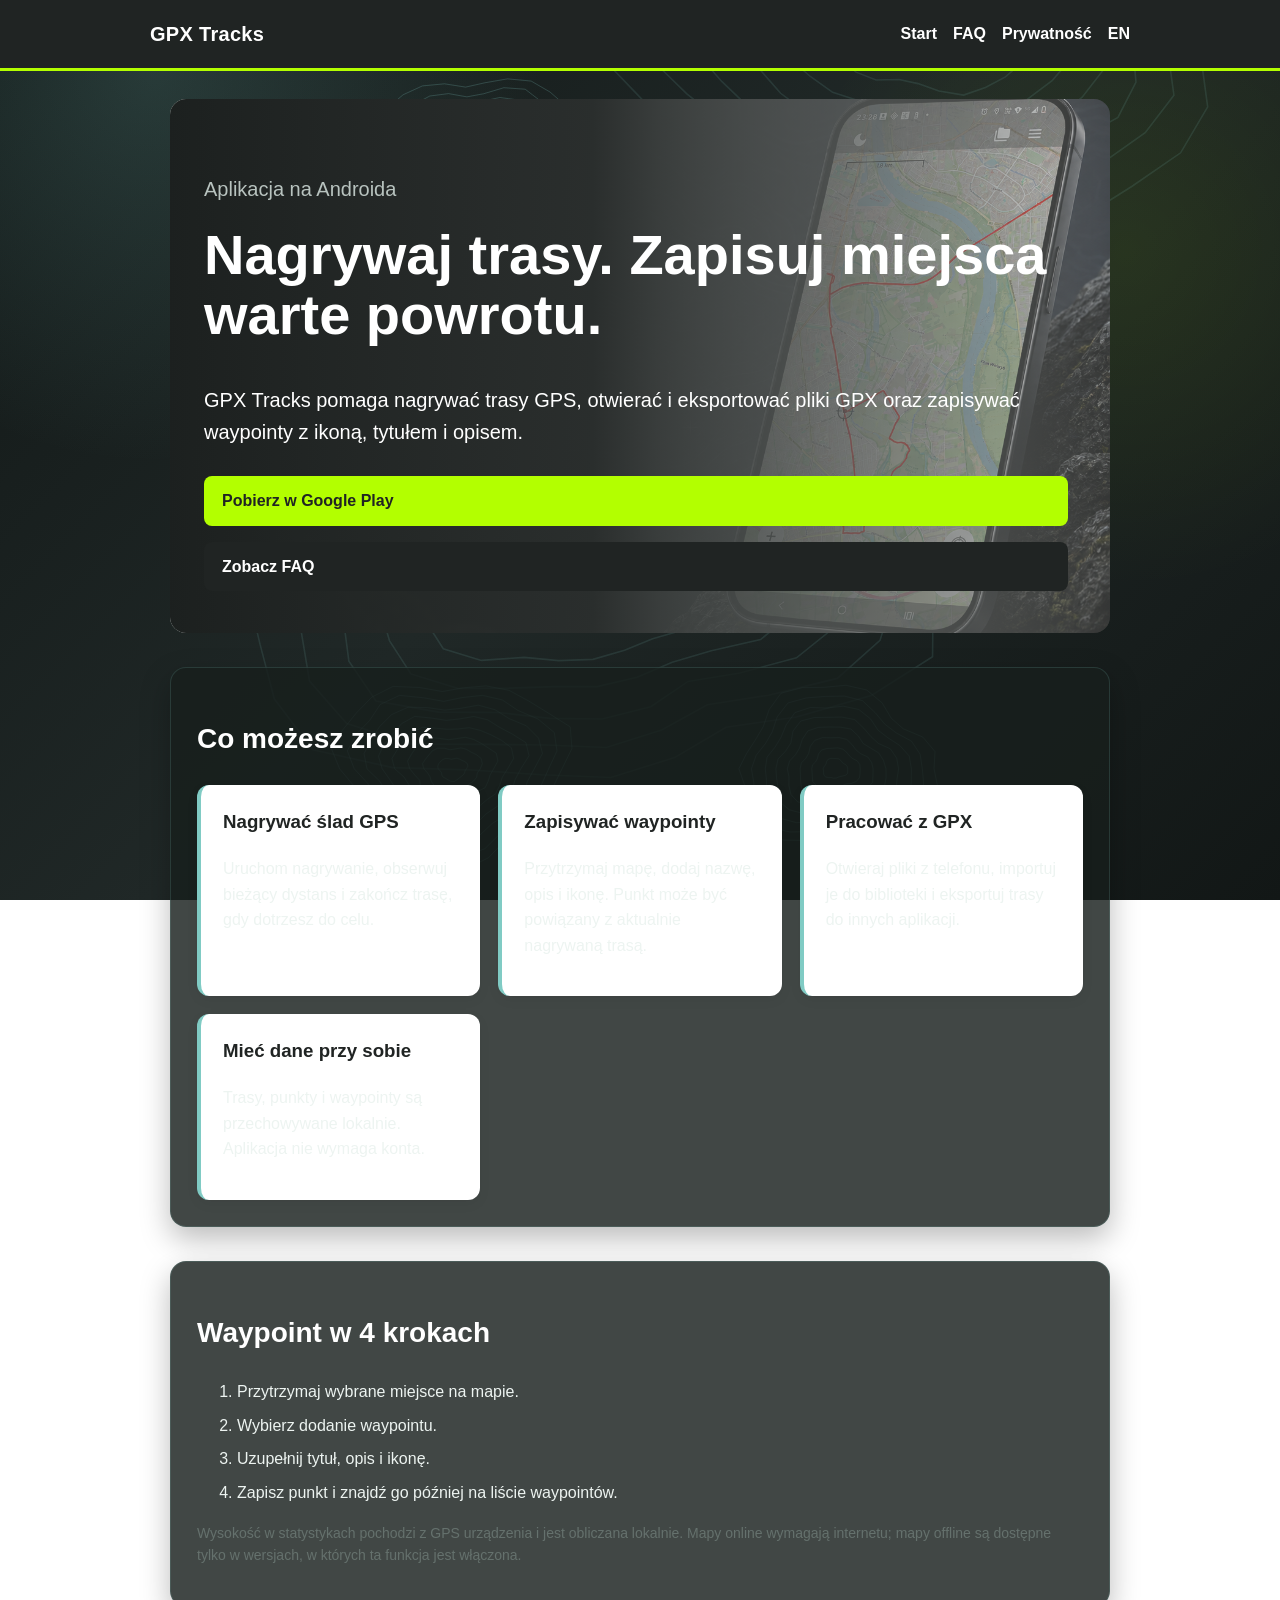
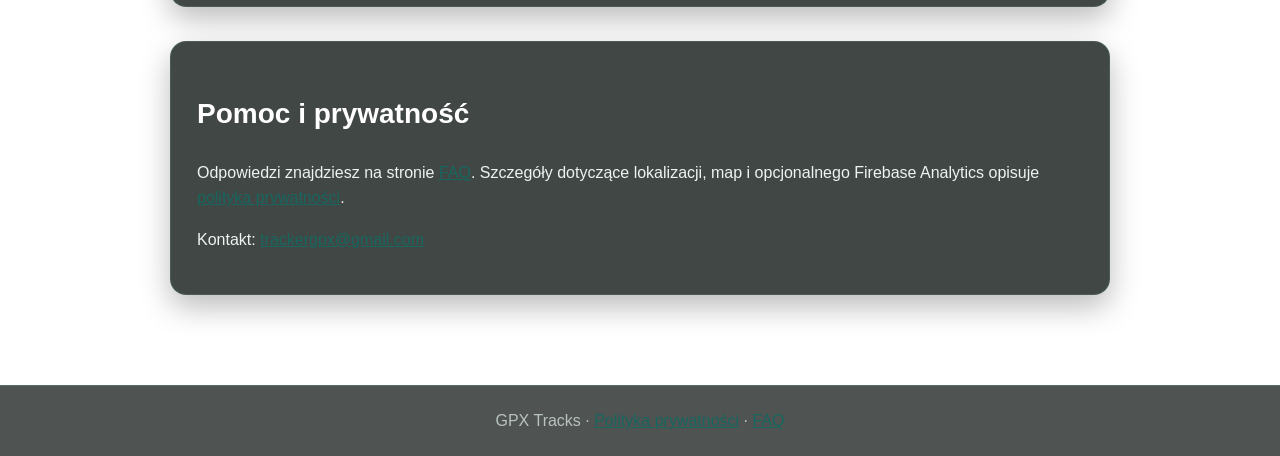
==== index.html @ d782f8a3 "nowe tło" ====
<!doctype html><html lang="pl"><head><meta charset="utf-8"><meta name="viewport" content="width=device-width, initial-scale=1"><meta name="description" content="GPX Tracks – proste nagrywanie, porządkowanie i udostępnianie tras GPX oraz waypointów."><title>GPX Tracks – trasy i waypointy</title><link rel="stylesheet" href="style.css"></head><body>
<header><nav><strong>GPX Tracks</strong><div><a href="index.html">Start</a><a href="faq.html">FAQ</a><a href="privacy.html">Prywatność</a><a href="index-en.html">EN</a></div></nav></header><main>
<div class="hero"><p class="muted">Aplikacja na Androida</p><h1>Nagrywaj trasy. Zapisuj miejsca warte powrotu.</h1><p>GPX Tracks pomaga nagrywać trasy GPS, otwierać i eksportować pliki GPX oraz zapisywać waypointy z ikoną, tytułem i opisem.</p><a class="button" href="https://play.google.com/store/apps/details?id=pl.smolisoft.gpxtracker">Pobierz w Google Play</a><a class="button secondary" href="faq.html">Zobacz FAQ</a></div>
<section class="visual"><img src="assets/gpx-tracks-hero-real-screen.png" alt="GPX Tracks GPS map with route and waypoints"></section><section><h2>Co możesz zrobić</h2><div class="grid"><article class="card"><h3>Nagrywać ślad GPS</h3><p>Uruchom nagrywanie, obserwuj bieżący dystans i zakończ trasę, gdy dotrzesz do celu.</p></article><article class="card"><h3>Zapisywać waypointy</h3><p>Przytrzymaj mapę, dodaj nazwę, opis i ikonę. Punkt może być powiązany z aktualnie nagrywaną trasą.</p></article><article class="card"><h3>Pracować z GPX</h3><p>Otwieraj pliki z telefonu, importuj je do biblioteki i eksportuj trasy do innych aplikacji.</p></article><article class="card"><h3>Mieć dane przy sobie</h3><p>Trasy, punkty i waypointy są przechowywane lokalnie. Aplikacja nie wymaga konta.</p></article></div></section>
<section><h2>Waypoint w 4 krokach</h2><ol><li>Przytrzymaj wybrane miejsce na mapie.</li><li>Wybierz dodanie waypointu.</li><li>Uzupełnij tytuł, opis i ikonę.</li><li>Zapisz punkt i znajdź go później na liście waypointów.</li></ol><p class="muted">Wysokość w statystykach pochodzi z GPS urządzenia i jest obliczana lokalnie. Mapy online wymagają internetu; mapy offline są dostępne tylko w wersjach, w których ta funkcja jest włączona.</p></section>
<section><h2>Pomoc i prywatność</h2><p>Odpowiedzi znajdziesz na stronie <a href="faq.html">FAQ</a>. Szczegóły dotyczące lokalizacji, map i opcjonalnego Firebase Analytics opisuje <a href="privacy.html">polityka prywatności</a>.</p><p>Kontakt: <a href="mailto:trackergpx@gmail.com">trackergpx@gmail.com</a></p></section></main><footer>GPX Tracks · <a href="privacy.html">Polityka prywatności</a> · <a href="faq.html">FAQ</a></footer></body></html>
---- style.css ----
:root{--dark:#202423;--panel:#2d3331;--lime:#b3ff00;--teal:#80cbc4;--bg:#eef1ef;--text:#26332f;--muted:#65716d}
*{box-sizing:border-box}body{font-family:Arial,sans-serif;margin:0;background:radial-gradient(circle at 12% 8%,rgba(128,203,196,.18),transparent 28%),radial-gradient(circle at 88% 28%,rgba(179,255,0,.08),transparent 26%),url("assets/contours.svg"),linear-gradient(135deg,#111716 0%,#202827 48%,#121716 100%);background-attachment:fixed;color:#edf4f1;line-height:1.6}header{background:var(--dark);color:#fff;padding:18px 24px;border-bottom:3px solid var(--lime)}nav{max-width:980px;margin:auto;display:flex;gap:18px;align-items:center;justify-content:space-between;flex-wrap:wrap}nav strong{font-size:20px;letter-spacing:.3px}nav div{display:flex;gap:16px;flex-wrap:wrap}nav a{color:#fff;text-decoration:none;font-weight:bold}main{max-width:980px;margin:0 auto;padding:28px 20px 56px}section:not(.visual){background:rgba(24,31,29,.82);padding:26px;border:1px solid rgba(128,203,196,.16);border-radius:16px;box-shadow:0 12px 30px #0004}section:not(.visual) h2{color:#fff}.hero{padding:54px 0 34px;max-width:720px}.hero h1{font-size:clamp(32px,6vw,56px);line-height:1.08;color:var(--dark);margin:0 0 18px}.hero p{font-size:20px}.button{display:inline-block;background:var(--lime);color:var(--dark);padding:12px 18px;border-radius:8px;text-decoration:none;font-weight:bold;margin:8px 8px 8px 0}.button.secondary{background:var(--dark);color:#fff}.grid{display:grid;grid-template-columns:repeat(auto-fit,minmax(220px,1fr));gap:18px}.card{background:#fff;padding:22px;border-radius:12px;border-left:4px solid var(--teal);box-shadow:0 4px 12px #0001}.card h2,.card h3{color:var(--dark);margin-top:0}section{margin:34px 0}h2{color:var(--dark);font-size:28px}.muted,.updated{color:var(--muted);font-size:14px}li{margin:8px 0}footer{border-top:1px solid rgba(128,203,196,.2);padding:22px 20px;color:#b8c3bf;text-align:center;background:rgba(12,17,16,.72)}a{color:#17675f}.screenshots{display:grid;grid-template-columns:repeat(auto-fit,minmax(160px,1fr));gap:16px;align-items:start}.screenshots img{width:100%;border-radius:16px;border:3px solid var(--dark);box-shadow:0 8px 18px #0002}
.hero{background-image:linear-gradient(90deg,rgba(238,241,239,.96) 0%,rgba(238,241,239,.82) 52%,rgba(238,241,239,.25) 100%),url("assets/gpx-tracks-hero-real-screen.png");background-size:cover;background-position:center right;border-radius:16px;padding:54px 34px 34px;max-width:980px}
.visual img{width:100%;border-radius:16px}
.visual{display:none}.hero{position:relative;overflow:hidden;min-height:520px;display:flex;flex-direction:column;justify-content:center}.hero:before{content:"";position:absolute;inset:0;background:linear-gradient(90deg,rgba(20,24,23,.96) 0%,rgba(20,24,23,.88) 45%,rgba(20,24,23,.18) 100%);z-index:0}.hero>*{position:relative;z-index:1}.hero h1,.hero p{color:#fff}.hero .muted{color:#b8c3bf}.hero a{color:var(--dark)}.hero .button.secondary{color:#fff}@media(max-width:640px){.hero{min-height:500px;padding:34px 24px}.hero:before{background:rgba(20,24,23,.78)}}
main:has(.updated){background:#fff;color:var(--text);border-radius:16px;box-shadow:0 12px 30px #0004}main:has(.updated) h1,main:has(.updated) h2{color:var(--dark)}
body{background-repeat:no-repeat;background-size:100% 100%;}
body:before{content:"";position:fixed;inset:0;background:url("assets/contours.svg") center/cover no-repeat;opacity:.42;pointer-events:none;z-index:0}header,main,footer{position:relative;z-index:1}
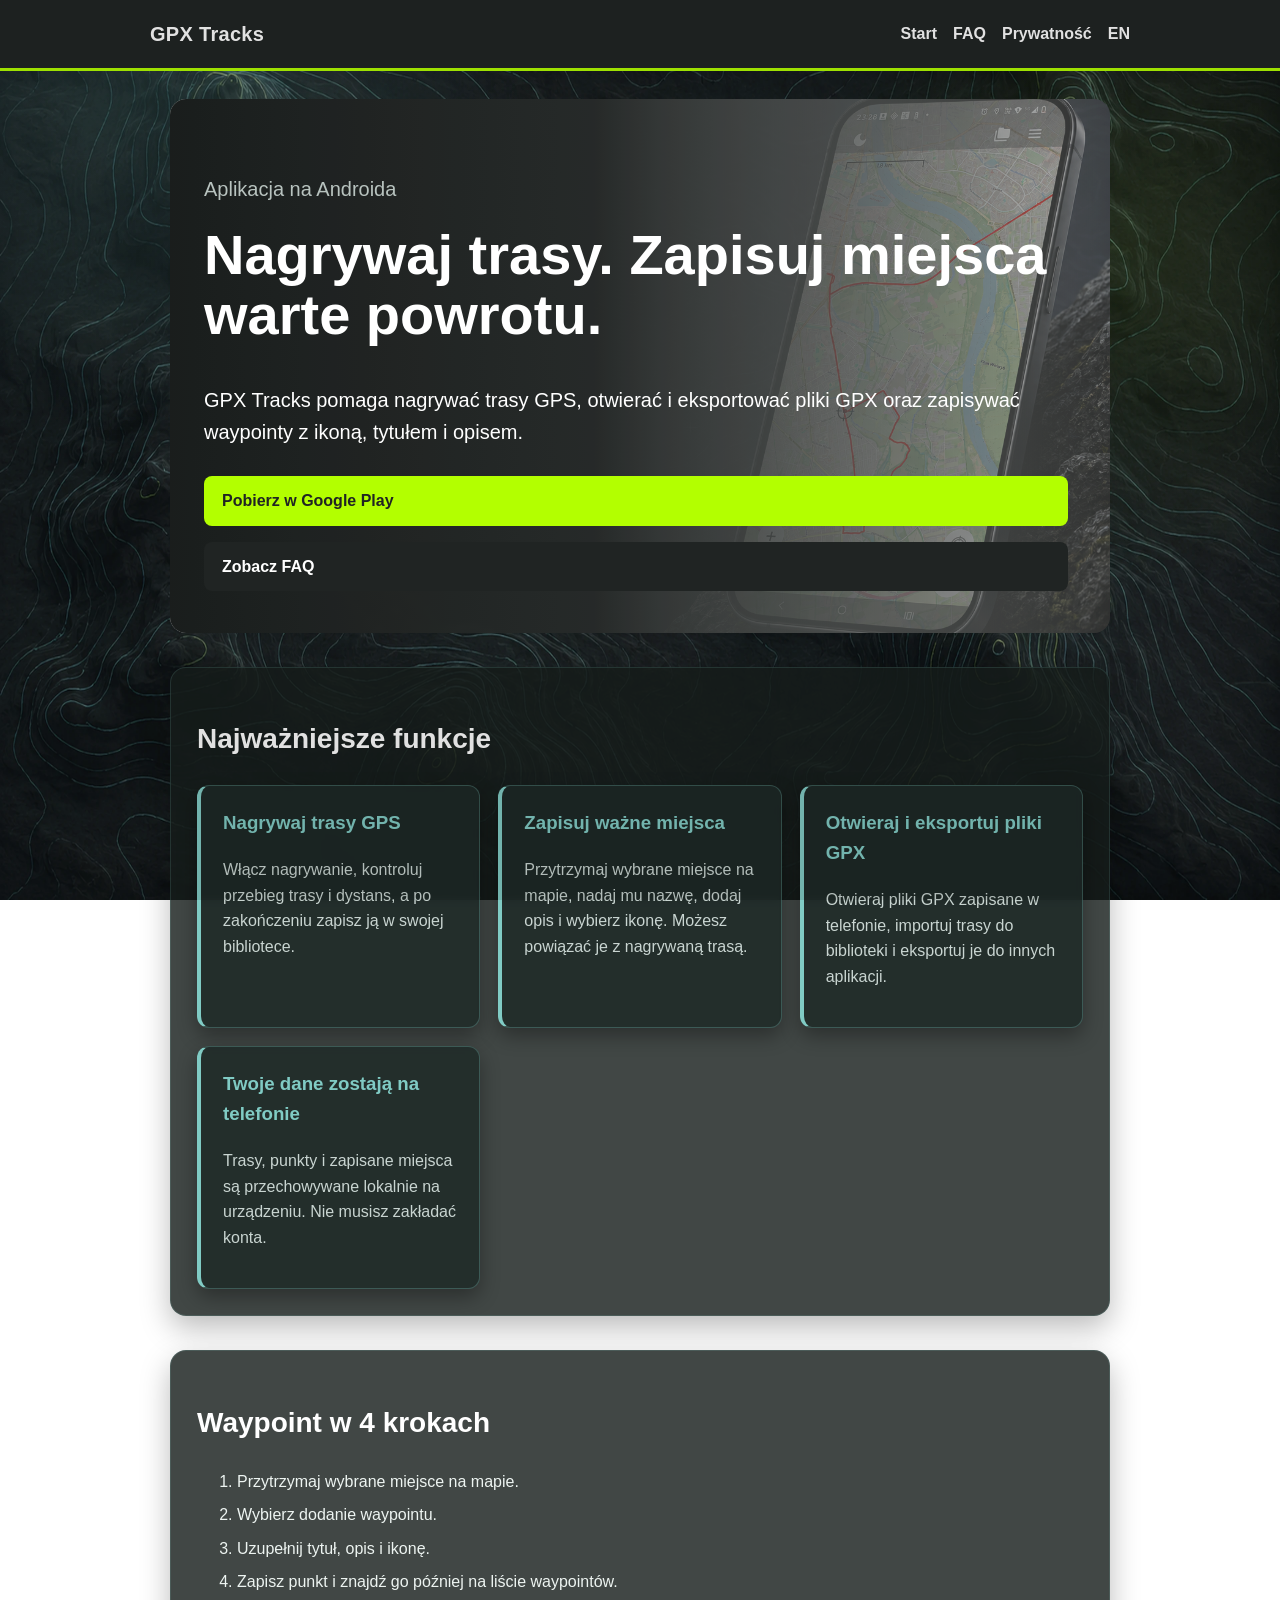
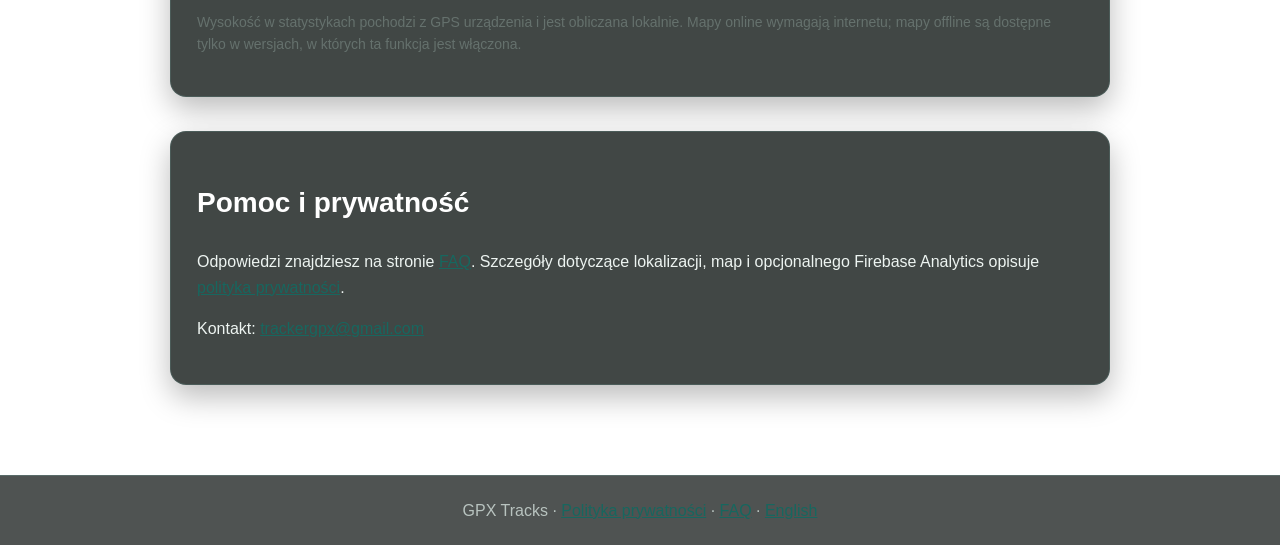
==== commit 9d8d98e7: "nowy tekst" ====
--- a/index.html
+++ b/index.html
@@ -1,6 +1,6 @@
 <!doctype html><html lang="pl"><head><meta charset="utf-8"><meta name="viewport" content="width=device-width, initial-scale=1"><meta name="description" content="GPX Tracks – proste nagrywanie, porządkowanie i udostępnianie tras GPX oraz waypointów."><title>GPX Tracks – trasy i waypointy</title><link rel="stylesheet" href="style.css"></head><body>
 <header><nav><strong>GPX Tracks</strong><div><a href="index.html">Start</a><a href="faq.html">FAQ</a><a href="privacy.html">Prywatność</a><a href="index-en.html">EN</a></div></nav></header><main>
 <div class="hero"><p class="muted">Aplikacja na Androida</p><h1>Nagrywaj trasy. Zapisuj miejsca warte powrotu.</h1><p>GPX Tracks pomaga nagrywać trasy GPS, otwierać i eksportować pliki GPX oraz zapisywać waypointy z ikoną, tytułem i opisem.</p><a class="button" href="https://play.google.com/store/apps/details?id=pl.smolisoft.gpxtracker">Pobierz w Google Play</a><a class="button secondary" href="faq.html">Zobacz FAQ</a></div>
-<section class="visual"><img src="assets/gpx-tracks-hero-real-screen.png" alt="GPX Tracks GPS map with route and waypoints"></section><section><h2>Co możesz zrobić</h2><div class="grid"><article class="card"><h3>Nagrywać ślad GPS</h3><p>Uruchom nagrywanie, obserwuj bieżący dystans i zakończ trasę, gdy dotrzesz do celu.</p></article><article class="card"><h3>Zapisywać waypointy</h3><p>Przytrzymaj mapę, dodaj nazwę, opis i ikonę. Punkt może być powiązany z aktualnie nagrywaną trasą.</p></article><article class="card"><h3>Pracować z GPX</h3><p>Otwieraj pliki z telefonu, importuj je do biblioteki i eksportuj trasy do innych aplikacji.</p></article><article class="card"><h3>Mieć dane przy sobie</h3><p>Trasy, punkty i waypointy są przechowywane lokalnie. Aplikacja nie wymaga konta.</p></article></div></section>
+<section class="visual"><img src="assets/gpx-tracks-hero-real-screen.png" alt="GPX Tracks GPS map with route and waypoints"></section><section><h2>Najważniejsze funkcje</h2><div class="grid"><article class="card"><h3>Nagrywaj trasy GPS</h3><p>Włącz nagrywanie, kontroluj przebieg trasy i dystans, a po zakończeniu zapisz ją w swojej bibliotece.</p></article><article class="card"><h3>Zapisuj ważne miejsca</h3><p>Przytrzymaj wybrane miejsce na mapie, nadaj mu nazwę, dodaj opis i wybierz ikonę. Możesz powiązać je z nagrywaną trasą.</p></article><article class="card"><h3>Otwieraj i eksportuj pliki GPX</h3><p>Otwieraj pliki GPX zapisane w telefonie, importuj trasy do biblioteki i eksportuj je do innych aplikacji.</p></article><article class="card"><h3>Twoje dane zostają na telefonie</h3><p>Trasy, punkty i zapisane miejsca są przechowywane lokalnie na urządzeniu. Nie musisz zakładać konta.</p></article></div></section>
 <section><h2>Waypoint w 4 krokach</h2><ol><li>Przytrzymaj wybrane miejsce na mapie.</li><li>Wybierz dodanie waypointu.</li><li>Uzupełnij tytuł, opis i ikonę.</li><li>Zapisz punkt i znajdź go później na liście waypointów.</li></ol><p class="muted">Wysokość w statystykach pochodzi z GPS urządzenia i jest obliczana lokalnie. Mapy online wymagają internetu; mapy offline są dostępne tylko w wersjach, w których ta funkcja jest włączona.</p></section>
-<section><h2>Pomoc i prywatność</h2><p>Odpowiedzi znajdziesz na stronie <a href="faq.html">FAQ</a>. Szczegóły dotyczące lokalizacji, map i opcjonalnego Firebase Analytics opisuje <a href="privacy.html">polityka prywatności</a>.</p><p>Kontakt: <a href="mailto:trackergpx@gmail.com">trackergpx@gmail.com</a></p></section></main><footer>GPX Tracks · <a href="privacy.html">Polityka prywatności</a> · <a href="faq.html">FAQ</a></footer></body></html>
+<section><h2>Pomoc i prywatność</h2><p>Odpowiedzi znajdziesz na stronie <a href="faq.html">FAQ</a>. Szczegóły dotyczące lokalizacji, map i opcjonalnego Firebase Analytics opisuje <a href="privacy.html">polityka prywatności</a>.</p><p>Kontakt: <a href="mailto:trackergpx@gmail.com">trackergpx@gmail.com</a></p></section></main><footer>GPX Tracks · <a href="privacy.html">Polityka prywatności</a> · <a href="faq.html">FAQ</a> · <a href="index-en.html">English</a></footer></body></html>
--- a/style.css
+++ b/style.css
@@ -1,8 +1,9 @@
 :root{--dark:#202423;--panel:#2d3331;--lime:#b3ff00;--teal:#80cbc4;--bg:#eef1ef;--text:#26332f;--muted:#65716d}
-*{box-sizing:border-box}body{font-family:Arial,sans-serif;margin:0;background:radial-gradient(circle at 12% 8%,rgba(128,203,196,.18),transparent 28%),radial-gradient(circle at 88% 28%,rgba(179,255,0,.08),transparent 26%),url("assets/contours.svg"),linear-gradient(135deg,#111716 0%,#202827 48%,#121716 100%);background-attachment:fixed;color:#edf4f1;line-height:1.6}header{background:var(--dark);color:#fff;padding:18px 24px;border-bottom:3px solid var(--lime)}nav{max-width:980px;margin:auto;display:flex;gap:18px;align-items:center;justify-content:space-between;flex-wrap:wrap}nav strong{font-size:20px;letter-spacing:.3px}nav div{display:flex;gap:16px;flex-wrap:wrap}nav a{color:#fff;text-decoration:none;font-weight:bold}main{max-width:980px;margin:0 auto;padding:28px 20px 56px}section:not(.visual){background:rgba(24,31,29,.82);padding:26px;border:1px solid rgba(128,203,196,.16);border-radius:16px;box-shadow:0 12px 30px #0004}section:not(.visual) h2{color:#fff}.hero{padding:54px 0 34px;max-width:720px}.hero h1{font-size:clamp(32px,6vw,56px);line-height:1.08;color:var(--dark);margin:0 0 18px}.hero p{font-size:20px}.button{display:inline-block;background:var(--lime);color:var(--dark);padding:12px 18px;border-radius:8px;text-decoration:none;font-weight:bold;margin:8px 8px 8px 0}.button.secondary{background:var(--dark);color:#fff}.grid{display:grid;grid-template-columns:repeat(auto-fit,minmax(220px,1fr));gap:18px}.card{background:#fff;padding:22px;border-radius:12px;border-left:4px solid var(--teal);box-shadow:0 4px 12px #0001}.card h2,.card h3{color:var(--dark);margin-top:0}section{margin:34px 0}h2{color:var(--dark);font-size:28px}.muted,.updated{color:var(--muted);font-size:14px}li{margin:8px 0}footer{border-top:1px solid rgba(128,203,196,.2);padding:22px 20px;color:#b8c3bf;text-align:center;background:rgba(12,17,16,.72)}a{color:#17675f}.screenshots{display:grid;grid-template-columns:repeat(auto-fit,minmax(160px,1fr));gap:16px;align-items:start}.screenshots img{width:100%;border-radius:16px;border:3px solid var(--dark);box-shadow:0 8px 18px #0002}
+*{box-sizing:border-box}body{font-family:Arial,sans-serif;margin:0;background:radial-gradient(circle at 12% 8%,rgba(128,203,196,.18),transparent 28%),radial-gradient(circle at 88% 28%,rgba(179,255,0,.08),transparent 26%),url("assets/gpx-tracks-contours-realistic-4k.webp"),linear-gradient(135deg,#111716 0%,#202827 48%,#121716 100%);background-attachment:fixed;color:#edf4f1;line-height:1.6}header{background:var(--dark);color:#fff;padding:18px 24px;border-bottom:3px solid var(--lime)}nav{max-width:980px;margin:auto;display:flex;gap:18px;align-items:center;justify-content:space-between;flex-wrap:wrap}nav strong{font-size:20px;letter-spacing:.3px}nav div{display:flex;gap:16px;flex-wrap:wrap}nav a{color:#fff;text-decoration:none;font-weight:bold}main{max-width:980px;margin:0 auto;padding:28px 20px 56px}section:not(.visual){background:rgba(24,31,29,.82);padding:26px;border:1px solid rgba(128,203,196,.16);border-radius:16px;box-shadow:0 12px 30px #0004}section:not(.visual) h2{color:#fff}.hero{padding:54px 0 34px;max-width:720px}.hero h1{font-size:clamp(32px,6vw,56px);line-height:1.08;color:var(--dark);margin:0 0 18px}.hero p{font-size:20px}.button{display:inline-block;background:var(--lime);color:var(--dark);padding:12px 18px;border-radius:8px;text-decoration:none;font-weight:bold;margin:8px 8px 8px 0}.button.secondary{background:var(--dark);color:#fff}.grid{display:grid;grid-template-columns:repeat(auto-fit,minmax(220px,1fr));gap:18px}.card{background:rgba(31,42,40,.86);padding:22px;border-radius:12px;border:1px solid rgba(128,203,196,.28);border-left:4px solid var(--teal);box-shadow:0 8px 20px #0005;backdrop-filter:blur(4px)}.card h2,.card h3{color:var(--dark);margin-top:0}section{margin:34px 0}h2{color:var(--dark);font-size:28px}.muted,.updated{color:var(--muted);font-size:14px}li{margin:8px 0}footer{border-top:1px solid rgba(128,203,196,.2);padding:22px 20px;color:#b8c3bf;text-align:center;background:rgba(12,17,16,.72)}a{color:#17675f}.screenshots{display:grid;grid-template-columns:repeat(auto-fit,minmax(160px,1fr));gap:16px;align-items:start}.screenshots img{width:100%;border-radius:16px;border:3px solid var(--dark);box-shadow:0 8px 18px #0002}
 .hero{background-image:linear-gradient(90deg,rgba(238,241,239,.96) 0%,rgba(238,241,239,.82) 52%,rgba(238,241,239,.25) 100%),url("assets/gpx-tracks-hero-real-screen.png");background-size:cover;background-position:center right;border-radius:16px;padding:54px 34px 34px;max-width:980px}
 .visual img{width:100%;border-radius:16px}
 .visual{display:none}.hero{position:relative;overflow:hidden;min-height:520px;display:flex;flex-direction:column;justify-content:center}.hero:before{content:"";position:absolute;inset:0;background:linear-gradient(90deg,rgba(20,24,23,.96) 0%,rgba(20,24,23,.88) 45%,rgba(20,24,23,.18) 100%);z-index:0}.hero>*{position:relative;z-index:1}.hero h1,.hero p{color:#fff}.hero .muted{color:#b8c3bf}.hero a{color:var(--dark)}.hero .button.secondary{color:#fff}@media(max-width:640px){.hero{min-height:500px;padding:34px 24px}.hero:before{background:rgba(20,24,23,.78)}}
 main:has(.updated){background:#fff;color:var(--text);border-radius:16px;box-shadow:0 12px 30px #0004}main:has(.updated) h1,main:has(.updated) h2{color:var(--dark)}
 body{background-repeat:no-repeat;background-size:100% 100%;}
-body:before{content:"";position:fixed;inset:0;background:url("assets/contours.svg") center/cover no-repeat;opacity:.42;pointer-events:none;z-index:0}header,main,footer{position:relative;z-index:1}
+.card{color:#edf4f1}.card p{color:#c9d5d1}.card h3{color:var(--teal)}
+body:after{content:"";position:fixed;inset:0;background:rgba(8,14,13,.12);pointer-events:none;z-index:0}
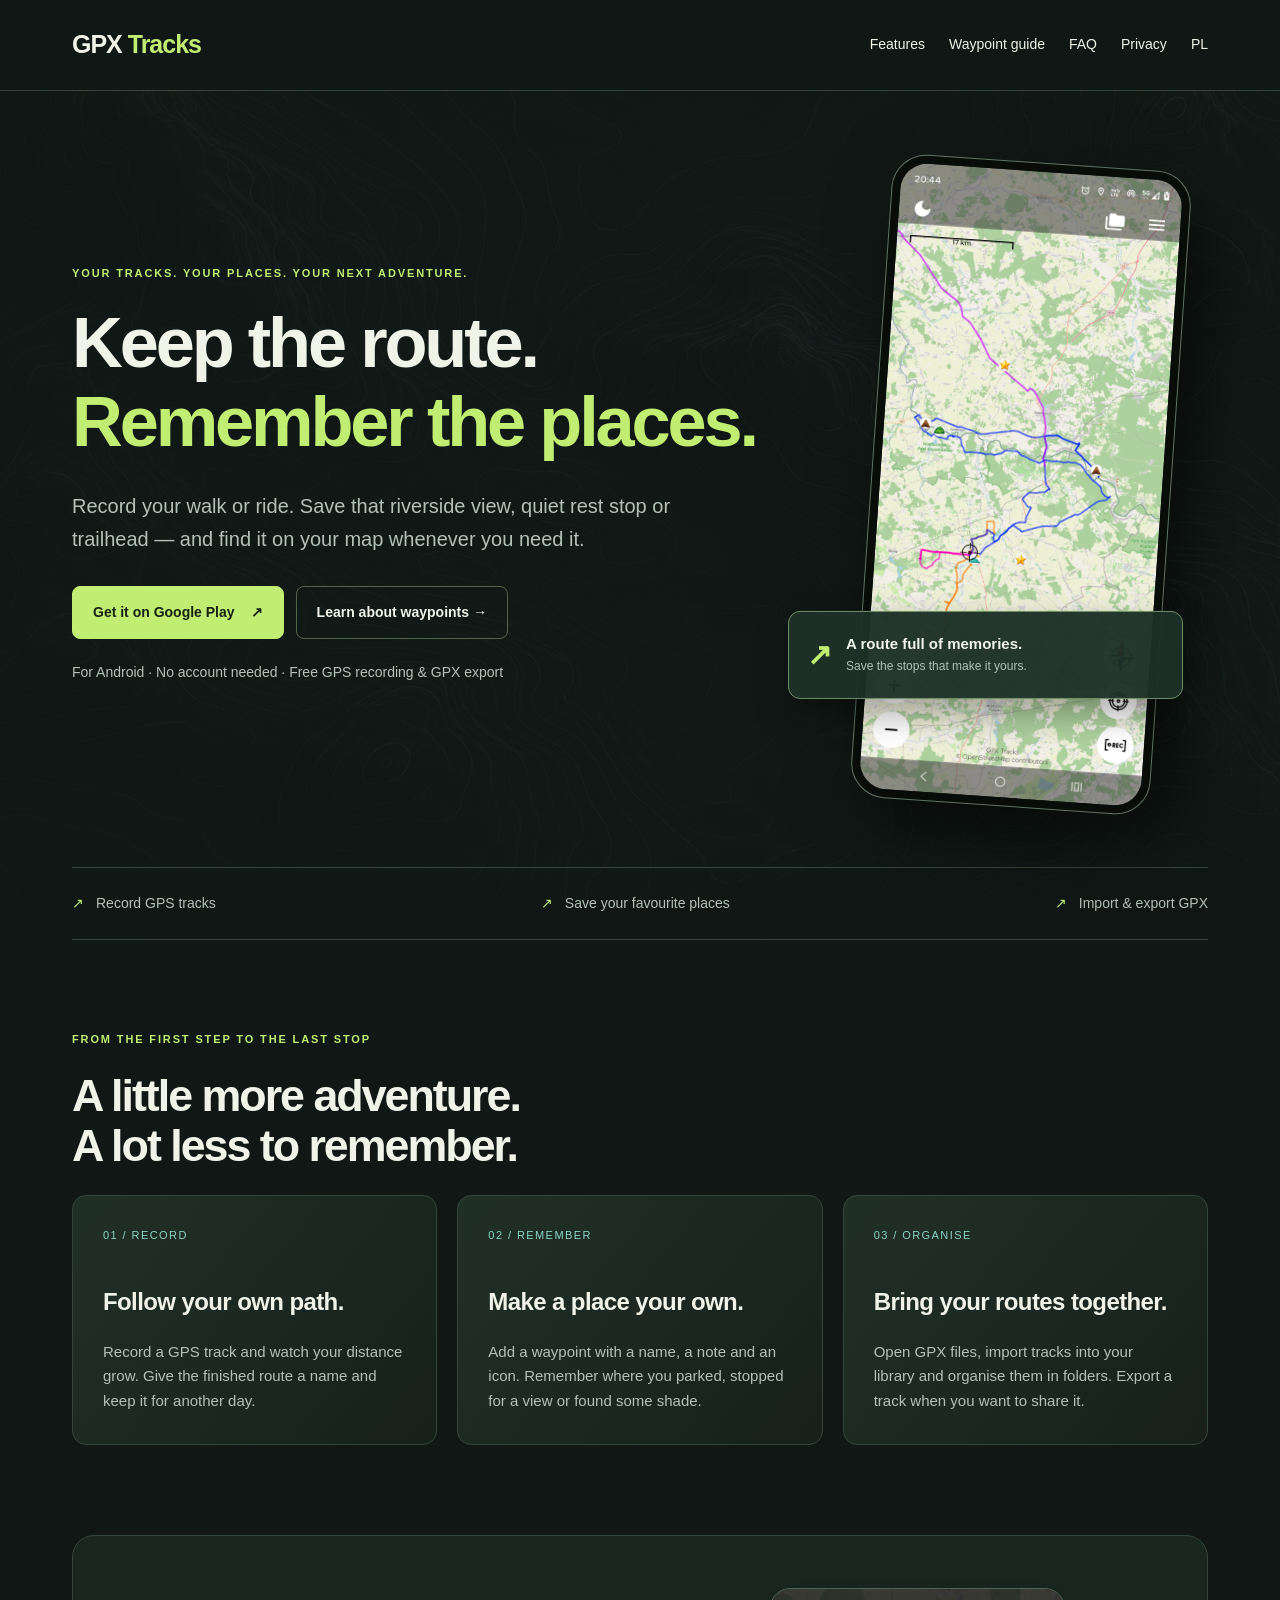
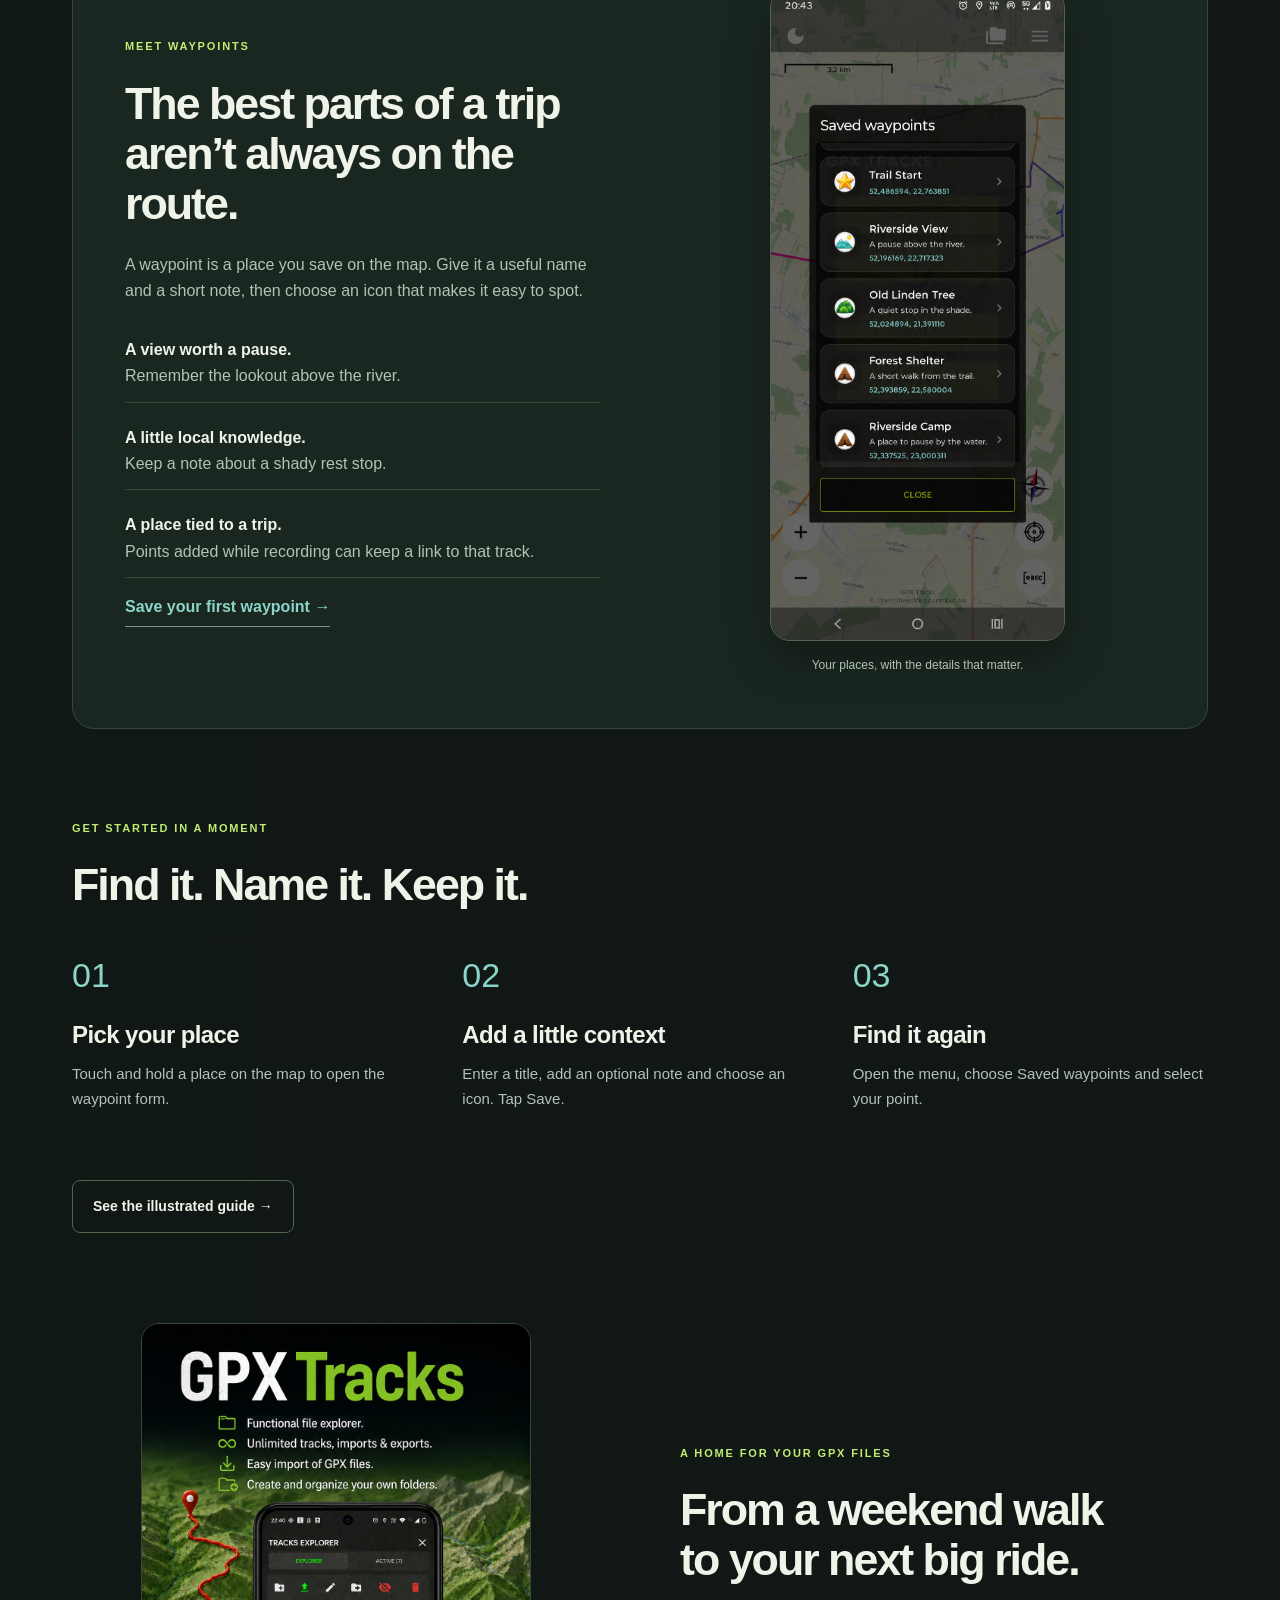
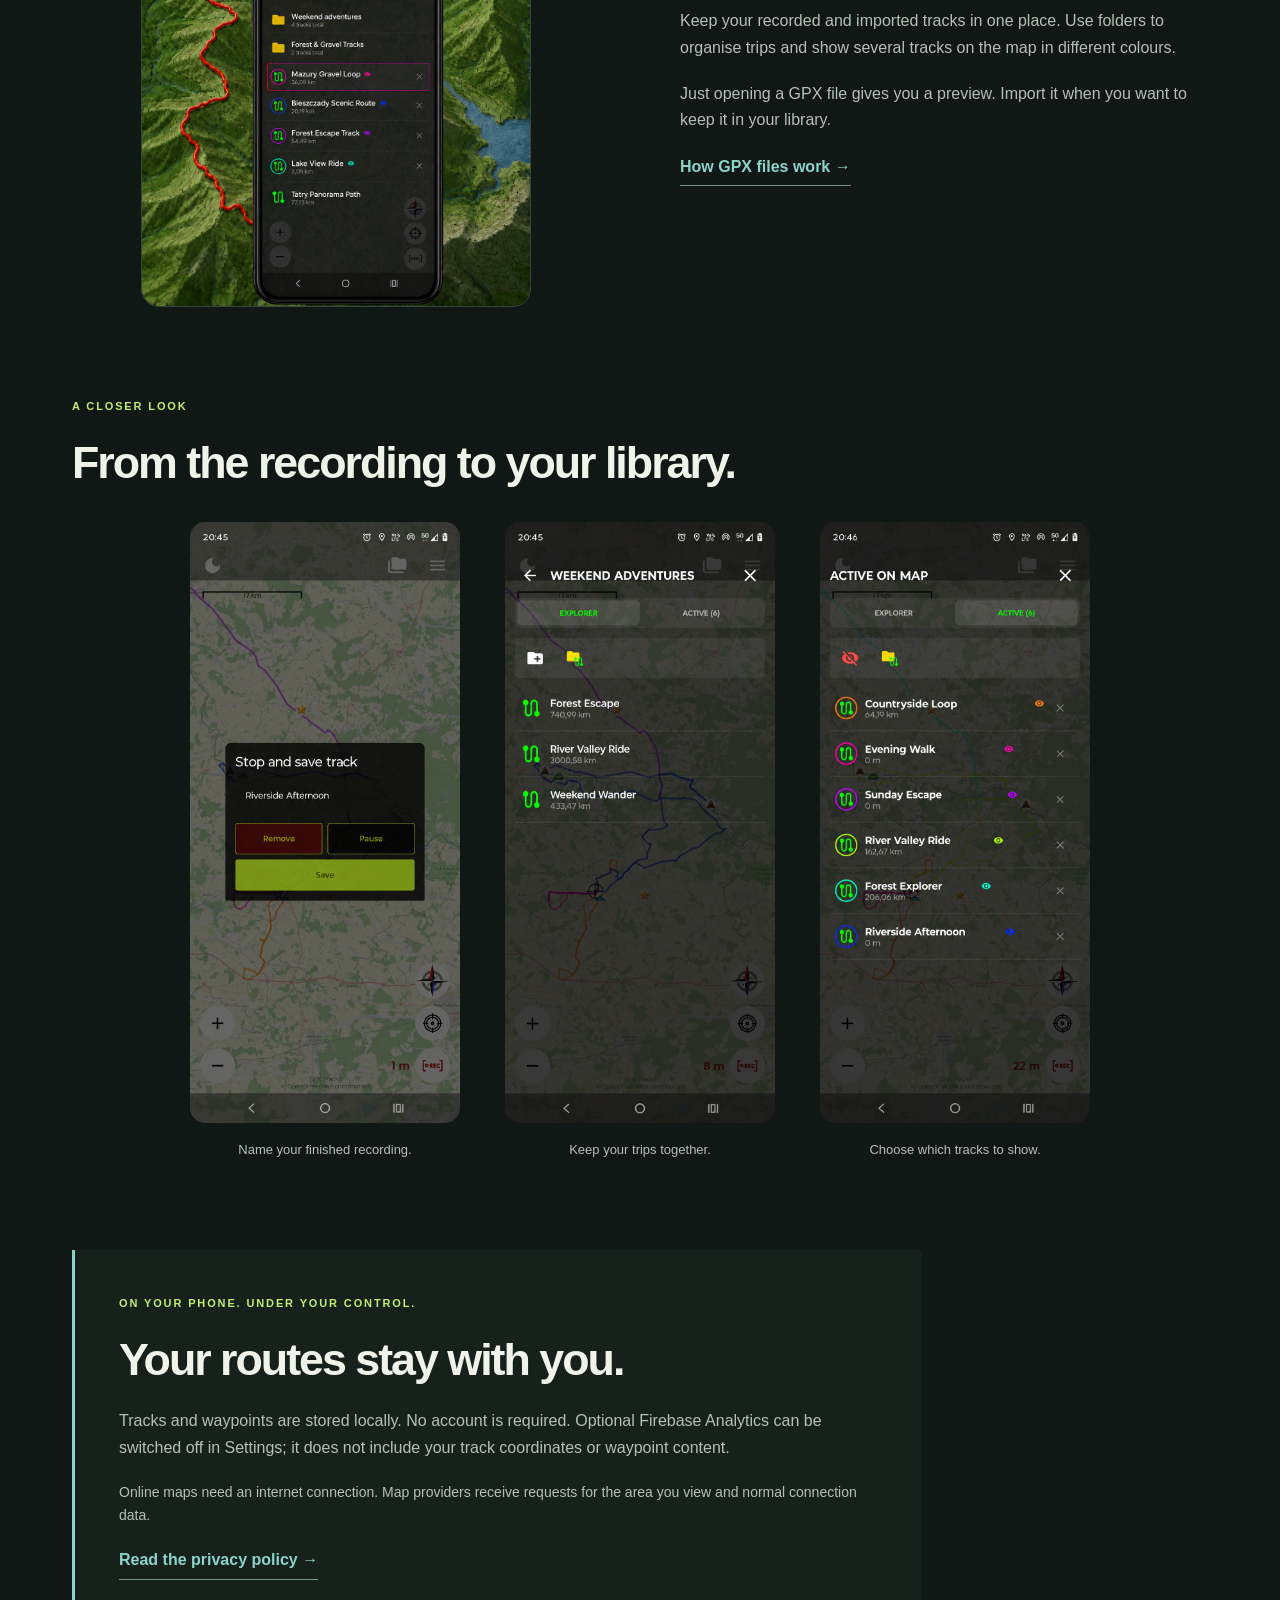
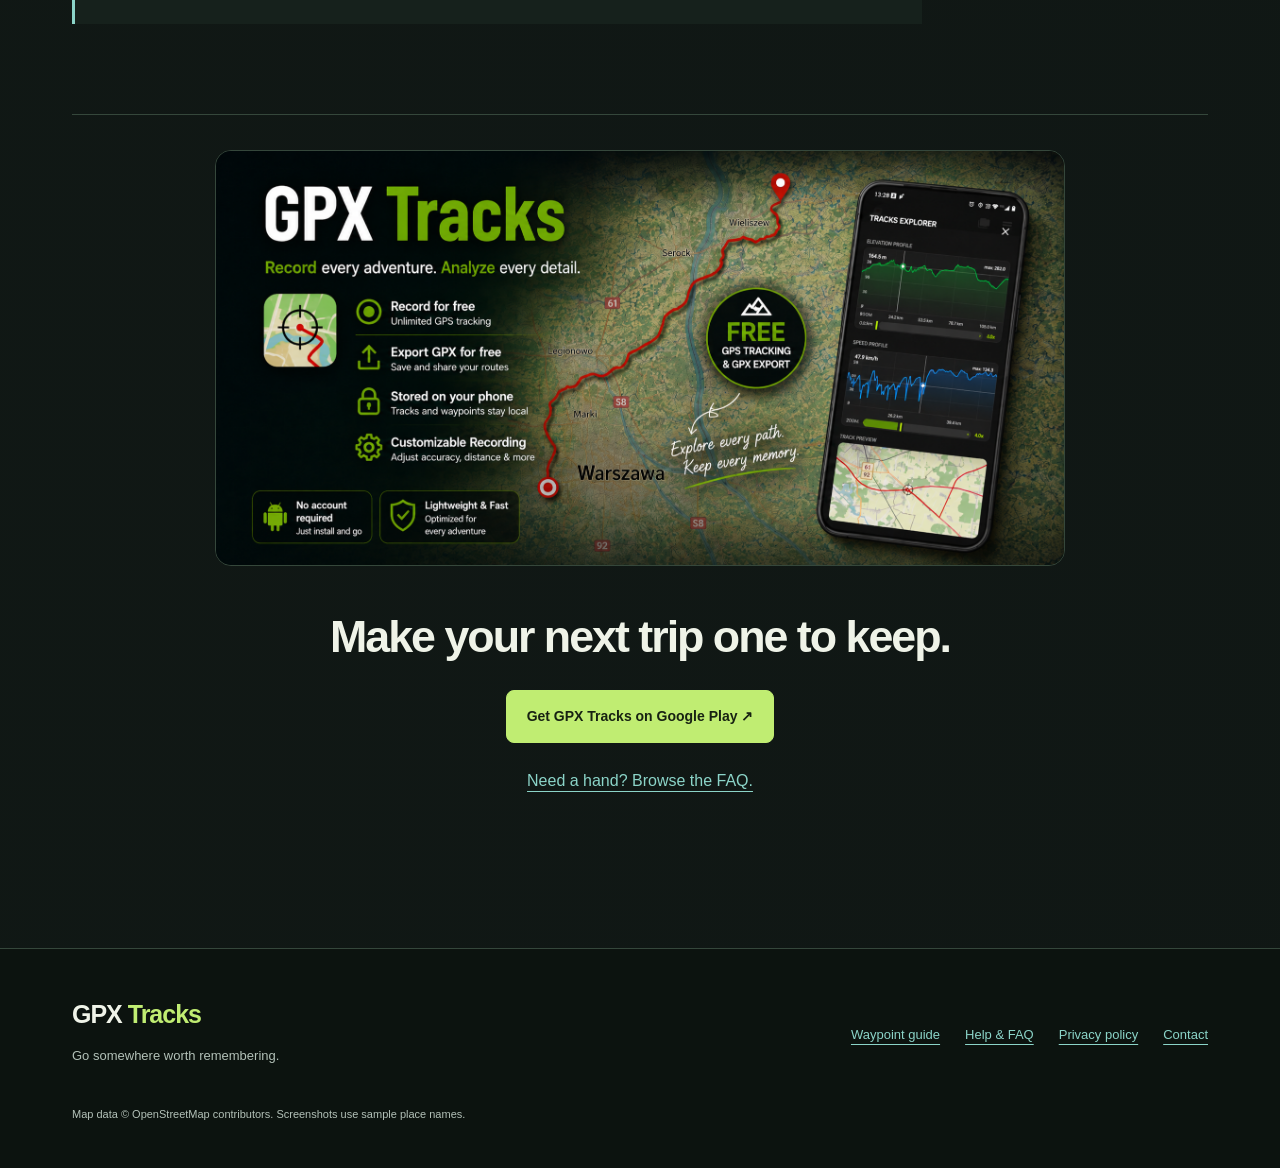
==== commit 15125ecf: "nowa wersja strony, z waypointami" ====
--- a/index.html
+++ b/index.html
@@ -1,6 +1,10 @@
-<!doctype html><html lang="pl"><head><meta charset="utf-8"><meta name="viewport" content="width=device-width, initial-scale=1"><meta name="description" content="GPX Tracks – proste nagrywanie, porządkowanie i udostępnianie tras GPX oraz waypointów."><title>GPX Tracks – trasy i waypointy</title><link rel="stylesheet" href="style.css"></head><body>
-<header><nav><strong>GPX Tracks</strong><div><a href="index.html">Start</a><a href="faq.html">FAQ</a><a href="privacy.html">Prywatność</a><a href="index-en.html">EN</a></div></nav></header><main>
-<div class="hero"><p class="muted">Aplikacja na Androida</p><h1>Nagrywaj trasy. Zapisuj miejsca warte powrotu.</h1><p>GPX Tracks pomaga nagrywać trasy GPS, otwierać i eksportować pliki GPX oraz zapisywać waypointy z ikoną, tytułem i opisem.</p><a class="button" href="https://play.google.com/store/apps/details?id=pl.smolisoft.gpxtracker">Pobierz w Google Play</a><a class="button secondary" href="faq.html">Zobacz FAQ</a></div>
-<section class="visual"><img src="assets/gpx-tracks-hero-real-screen.png" alt="GPX Tracks GPS map with route and waypoints"></section><section><h2>Najważniejsze funkcje</h2><div class="grid"><article class="card"><h3>Nagrywaj trasy GPS</h3><p>Włącz nagrywanie, kontroluj przebieg trasy i dystans, a po zakończeniu zapisz ją w swojej bibliotece.</p></article><article class="card"><h3>Zapisuj ważne miejsca</h3><p>Przytrzymaj wybrane miejsce na mapie, nadaj mu nazwę, dodaj opis i wybierz ikonę. Możesz powiązać je z nagrywaną trasą.</p></article><article class="card"><h3>Otwieraj i eksportuj pliki GPX</h3><p>Otwieraj pliki GPX zapisane w telefonie, importuj trasy do biblioteki i eksportuj je do innych aplikacji.</p></article><article class="card"><h3>Twoje dane zostają na telefonie</h3><p>Trasy, punkty i zapisane miejsca są przechowywane lokalnie na urządzeniu. Nie musisz zakładać konta.</p></article></div></section>
-<section><h2>Waypoint w 4 krokach</h2><ol><li>Przytrzymaj wybrane miejsce na mapie.</li><li>Wybierz dodanie waypointu.</li><li>Uzupełnij tytuł, opis i ikonę.</li><li>Zapisz punkt i znajdź go później na liście waypointów.</li></ol><p class="muted">Wysokość w statystykach pochodzi z GPS urządzenia i jest obliczana lokalnie. Mapy online wymagają internetu; mapy offline są dostępne tylko w wersjach, w których ta funkcja jest włączona.</p></section>
-<section><h2>Pomoc i prywatność</h2><p>Odpowiedzi znajdziesz na stronie <a href="faq.html">FAQ</a>. Szczegóły dotyczące lokalizacji, map i opcjonalnego Firebase Analytics opisuje <a href="privacy.html">polityka prywatności</a>.</p><p>Kontakt: <a href="mailto:trackergpx@gmail.com">trackergpx@gmail.com</a></p></section></main><footer>GPX Tracks · <a href="privacy.html">Polityka prywatności</a> · <a href="faq.html">FAQ</a> · <a href="index-en.html">English</a></footer></body></html>
+<!doctype html>
+<html lang="en"><head><meta charset="utf-8"><meta name="viewport" content="width=device-width, initial-scale=1"><meta name="description" content="Record GPS tracks, save waypoints and organise your GPX files. Discover GPX Tracks for Android and learn to save your favourite places."><meta name="theme-color" content="#101815"><title>GPX Tracks — Keep the route. Remember the places.</title><link rel="stylesheet" href="style.css"></head><body><a class="skip-link" href="#content">Skip to content</a><header><nav aria-label="Main navigation"><a class="brand" href="index.html">GPX <span>Tracks</span></a><div><a href="index.html#features">Features</a><a href="waypoints-en.html">Waypoint guide</a><a href="faq-en.html">FAQ</a><a href="privacy-en.html">Privacy</a><a href="index-pl.html" lang="pl" aria-label="Polska wersja strony">PL</a></div></nav></header><main id="content">
+<section class="landing-hero" aria-labelledby="hero-title"><div class="hero-copy"><p class="eyebrow">YOUR TRACKS. YOUR PLACES. YOUR NEXT ADVENTURE.</p><h1 id="hero-title">Keep the route.<br><em>Remember the places.</em></h1><p class="lead">Record your walk or ride. Save that riverside view, quiet rest stop or trailhead — and find it on your map whenever you need it.</p><div class="actions"><a class="button" href="https://play.google.com/store/apps/details?id=pl.smolisoft.gpxtracker">Get it on Google Play <span aria-hidden="true">↗</span></a><a class="button secondary" href="waypoints-en.html">Learn about waypoints →</a></div><p class="micro">For Android · No account needed · Free GPS recording & GPX export</p></div><div class="hero-device"><img src="assets/en/waypoints-map.png" alt="GPX Tracks showing coloured routes and saved waypoint icons on a map" width="921" height="2048" fetchpriority="high"><div class="floating-note"><span aria-hidden="true">↗</span><div>A route full of memories.<small>Save the stops that make it yours.</small></div></div></div></section>
+<div class="value-strip"><span>Record GPS tracks</span><span>Save your favourite places</span><span>Import & export GPX</span></div>
+<section id="features"><div class="section-heading"><p class="eyebrow">FROM THE FIRST STEP TO THE LAST STOP</p><h2>A little more adventure.<br>A lot less to remember.</h2></div><div class="grid feature-grid"><article class="card"><span class="feature-number">01 / RECORD</span><h3>Follow your own path.</h3><p>Record a GPS track and watch your distance grow. Give the finished route a name and keep it for another day.</p></article><article class="card"><span class="feature-number">02 / REMEMBER</span><h3>Make a place your own.</h3><p>Add a waypoint with a name, a note and an icon. Remember where you parked, stopped for a view or found some shade.</p></article><article class="card"><span class="feature-number">03 / ORGANISE</span><h3>Bring your routes together.</h3><p>Open GPX files, import tracks into your library and organise them in folders. Export a track when you want to share it.</p></article></div></section>
+<section class="waypoint-feature"><div><p class="eyebrow">MEET WAYPOINTS</p><h2>The best parts of a trip<br>aren’t always on the route.</h2><p>A waypoint is a place you save on the map. Give it a useful name and a short note, then choose an icon that makes it easy to spot.</p><ul class="plain-list"><li><strong>A view worth a pause.</strong> Remember the lookout above the river.</li><li><strong>A little local knowledge.</strong> Keep a note about a shady rest stop.</li><li><strong>A place tied to a trip.</strong> Points added while recording can keep a link to that track.</li></ul><a class="text-link" href="waypoints-en.html">Save your first waypoint →</a></div><figure class="phone-shot"><a href="assets/en/waypoints-list.png" aria-label="Enlarge: Saved waypoints with English sample names and outdoor notes"><img src="assets/en/waypoints-list.png" alt="Saved waypoints with English sample names and outdoor notes" loading="lazy" width="921" height="2048"></a><figcaption>Your places, with the details that matter.</figcaption></figure></section>
+<section class="quick-start"><p class="eyebrow">GET STARTED IN A MOMENT</p><h2>Find it. Name it. Keep it.</h2><ol class="steps"><li><span>01</span><h3>Pick your place</h3><p>Touch and hold a place on the map to open the waypoint form.</p></li><li><span>02</span><h3>Add a little context</h3><p>Enter a title, add an optional note and choose an icon. Tap Save.</p></li><li><span>03</span><h3>Find it again</h3><p>Open the menu, choose Saved waypoints and select your point.</p></li></ol><a class="button secondary" href="waypoints-en.html">See the illustrated guide →</a></section>
+<section class="library-feature"><figure><a href="assets/en/tracks-explorer.png"><img src="assets/en/tracks-explorer.png" alt="GPX Tracks promotional artwork showing the track explorer and route folders" width="1024" height="1536" loading="lazy"></a></figure><div><p class="eyebrow">A HOME FOR YOUR GPX FILES</p><h2>From a weekend walk<br>to your next big ride.</h2><p>Keep your recorded and imported tracks in one place. Use folders to organise trips and show several tracks on the map in different colours.</p><p>Just opening a GPX file gives you a preview. Import it when you want to keep it in your library.</p><a class="text-link" href="faq-en.html#gpx">How GPX files work →</a></div></section>
+<section><p class="eyebrow">A CLOSER LOOK</p><h2>From the recording to your library.</h2><div class="screenshots extra-gallery"><figure><a href="assets/en/track-save.png"><img src="assets/en/track-save.png" alt="Save a recording with an example track name" width="841" height="1870" loading="lazy"></a><figcaption>Name your finished recording.</figcaption></figure><figure><a href="assets/en/track-library.png"><img src="assets/en/track-library.png" alt="Track library with sample weekend routes" width="841" height="1870" loading="lazy"></a><figcaption>Keep your trips together.</figcaption></figure><figure><a href="assets/en/tracks-active.png"><img src="assets/en/tracks-active.png" alt="Active map tracks in different colours" width="841" height="1870" loading="lazy"></a><figcaption>Choose which tracks to show.</figcaption></figure></div></section><section class="privacy-feature"><p class="eyebrow">ON YOUR PHONE. UNDER YOUR CONTROL.</p><h2>Your routes stay with you.</h2><p>Tracks and waypoints are stored locally. No account is required. Optional Firebase Analytics can be switched off in Settings; it does not include your track coordinates or waypoint content.</p><p class="muted">Online maps need an internet connection. Map providers receive requests for the area you view and normal connection data.</p><a class="text-link" href="privacy-en.html">Read the privacy policy →</a></section>
+<section class="closing"><img class="legacy-banner" src="assets/en/gpx-tracks-banner.png" alt="GPX Tracks: GPS recording, GPX export and local track storage" width="1024" height="500" loading="lazy"><h2>Make your next trip one to keep.</h2><a class="button" href="https://play.google.com/store/apps/details?id=pl.smolisoft.gpxtracker">Get GPX Tracks on Google Play ↗</a><p><a href="faq-en.html">Need a hand? Browse the FAQ.</a></p></section></main><footer><div><a class="brand" href="index.html">GPX <span>Tracks</span></a><p>Go somewhere worth remembering.</p></div><div><a href="waypoints-en.html">Waypoint guide</a><a href="faq-en.html">Help & FAQ</a><a href="privacy-en.html">Privacy policy</a><a href="mailto:trackergpx@gmail.com">Contact</a></div><small>Map data © OpenStreetMap contributors. Screenshots use sample place names.</small></footer></body></html>
--- a/style.css
+++ b/style.css
@@ -1,9 +1,10 @@
-:root{--dark:#202423;--panel:#2d3331;--lime:#b3ff00;--teal:#80cbc4;--bg:#eef1ef;--text:#26332f;--muted:#65716d}
-*{box-sizing:border-box}body{font-family:Arial,sans-serif;margin:0;background:radial-gradient(circle at 12% 8%,rgba(128,203,196,.18),transparent 28%),radial-gradient(circle at 88% 28%,rgba(179,255,0,.08),transparent 26%),url("assets/gpx-tracks-contours-realistic-4k.webp"),linear-gradient(135deg,#111716 0%,#202827 48%,#121716 100%);background-attachment:fixed;color:#edf4f1;line-height:1.6}header{background:var(--dark);color:#fff;padding:18px 24px;border-bottom:3px solid var(--lime)}nav{max-width:980px;margin:auto;display:flex;gap:18px;align-items:center;justify-content:space-between;flex-wrap:wrap}nav strong{font-size:20px;letter-spacing:.3px}nav div{display:flex;gap:16px;flex-wrap:wrap}nav a{color:#fff;text-decoration:none;font-weight:bold}main{max-width:980px;margin:0 auto;padding:28px 20px 56px}section:not(.visual){background:rgba(24,31,29,.82);padding:26px;border:1px solid rgba(128,203,196,.16);border-radius:16px;box-shadow:0 12px 30px #0004}section:not(.visual) h2{color:#fff}.hero{padding:54px 0 34px;max-width:720px}.hero h1{font-size:clamp(32px,6vw,56px);line-height:1.08;color:var(--dark);margin:0 0 18px}.hero p{font-size:20px}.button{display:inline-block;background:var(--lime);color:var(--dark);padding:12px 18px;border-radius:8px;text-decoration:none;font-weight:bold;margin:8px 8px 8px 0}.button.secondary{background:var(--dark);color:#fff}.grid{display:grid;grid-template-columns:repeat(auto-fit,minmax(220px,1fr));gap:18px}.card{background:rgba(31,42,40,.86);padding:22px;border-radius:12px;border:1px solid rgba(128,203,196,.28);border-left:4px solid var(--teal);box-shadow:0 8px 20px #0005;backdrop-filter:blur(4px)}.card h2,.card h3{color:var(--dark);margin-top:0}section{margin:34px 0}h2{color:var(--dark);font-size:28px}.muted,.updated{color:var(--muted);font-size:14px}li{margin:8px 0}footer{border-top:1px solid rgba(128,203,196,.2);padding:22px 20px;color:#b8c3bf;text-align:center;background:rgba(12,17,16,.72)}a{color:#17675f}.screenshots{display:grid;grid-template-columns:repeat(auto-fit,minmax(160px,1fr));gap:16px;align-items:start}.screenshots img{width:100%;border-radius:16px;border:3px solid var(--dark);box-shadow:0 8px 18px #0002}
-.hero{background-image:linear-gradient(90deg,rgba(238,241,239,.96) 0%,rgba(238,241,239,.82) 52%,rgba(238,241,239,.25) 100%),url("assets/gpx-tracks-hero-real-screen.png");background-size:cover;background-position:center right;border-radius:16px;padding:54px 34px 34px;max-width:980px}
-.visual img{width:100%;border-radius:16px}
-.visual{display:none}.hero{position:relative;overflow:hidden;min-height:520px;display:flex;flex-direction:column;justify-content:center}.hero:before{content:"";position:absolute;inset:0;background:linear-gradient(90deg,rgba(20,24,23,.96) 0%,rgba(20,24,23,.88) 45%,rgba(20,24,23,.18) 100%);z-index:0}.hero>*{position:relative;z-index:1}.hero h1,.hero p{color:#fff}.hero .muted{color:#b8c3bf}.hero a{color:var(--dark)}.hero .button.secondary{color:#fff}@media(max-width:640px){.hero{min-height:500px;padding:34px 24px}.hero:before{background:rgba(20,24,23,.78)}}
-main:has(.updated){background:#fff;color:var(--text);border-radius:16px;box-shadow:0 12px 30px #0004}main:has(.updated) h1,main:has(.updated) h2{color:var(--dark)}
-body{background-repeat:no-repeat;background-size:100% 100%;}
-.card{color:#edf4f1}.card p{color:#c9d5d1}.card h3{color:var(--teal)}
-body:after{content:"";position:fixed;inset:0;background:rgba(8,14,13,.12);pointer-events:none;z-index:0}
+/* Wspólny motyw strony aplikacji, poradnika i polityki. */
+:root{color-scheme:dark;--bg:#101815;--panel:#19241f;--text:#eff3e8;--muted:#b3c1b8;--lime:#c0ed72;--teal:#8bd4c8;--line:#35473b;--dark:#101815}*{box-sizing:border-box}html{scroll-behavior:smooth;scroll-padding-top:30px}body{margin:0;background:linear-gradient(90deg,#101815ed,#101815df),url('assets/gpx-tracks-contours-realistic-4k.webp') center/cover fixed;color:var(--text);font-family:Arial,Helvetica,sans-serif;line-height:1.65}a{color:var(--teal);text-underline-offset:5px}a:hover{color:var(--lime)}a:focus-visible,summary:focus-visible{outline:3px solid var(--lime);outline-offset:6px}img{display:block;max-width:100%;height:auto}figure{margin:0}header{border-bottom:1px solid var(--line);background:#101815ed}nav{max-width:1200px;margin:auto;min-height:90px;padding:20px 32px;display:flex;align-items:center;justify-content:space-between;gap:24px}nav div{display:flex;gap:24px;flex-wrap:wrap}nav a{text-decoration:none;color:var(--text);font-size:14px}.brand{font-size:25px;font-weight:800;letter-spacing:-1px;color:var(--text);text-decoration:none;white-space:nowrap}.brand span{color:var(--lime)}main{max-width:1200px;margin:auto;padding:0 32px 64px}section{margin:90px 0}h1,h2,h3,p{margin-top:0}h1,h2,h3{line-height:1.12;letter-spacing:-.045em}h1{font-size:clamp(44px,5.5vw,76px);font-weight:650;margin-bottom:28px}h2{font-size:clamp(30px,3.5vw,46px);font-weight:600;margin-bottom:24px}h3{font-size:24px;letter-spacing:-.025em}p{color:var(--muted);margin-bottom:20px}strong{color:var(--text)}.eyebrow{font-size:11px;font-weight:700;letter-spacing:.17em;color:var(--lime);margin-bottom:22px}.lead{font-size:20px;line-height:1.65;max-width:610px}.micro,.muted,.updated{font-size:14px;color:var(--muted)}.button{display:inline-flex;align-items:center;justify-content:center;gap:16px;background:var(--lime);color:#172212;border:1px solid var(--lime);border-radius:8px;padding:14px 20px;text-decoration:none;font-weight:700;font-size:14px;min-height:50px}.button:hover{background:#d1f59a;color:#101815}.button.secondary{background:transparent;color:var(--text);border-color:#53644d}.button.secondary:hover{background:#283525}.actions{display:flex;flex-wrap:wrap;gap:12px;margin:30px 0 22px}.text-link{display:inline-block;font-weight:700;text-decoration:none;border-bottom:1px solid #75958b;padding-bottom:5px}.skip-link{position:absolute;left:20px;top:-100px;background:var(--lime);color:#101815;padding:12px;z-index:10}.skip-link:focus{top:10px}
+/* Oddzielamy ekran aplikacji od nagłówka, aby zachować czytelność obu elementów. */
+.landing-hero{display:grid;grid-template-columns:1.3fr .7fr;gap:68px;align-items:center;margin:58px 0 48px;min-height:670px}.hero-copy em{font-style:normal;color:var(--lime)}.hero-device{position:relative;max-width:300px;margin:0 auto;transform:rotate(4deg);padding:8px;border:1px solid #607364;border-radius:35px;background:#080d0a;box-shadow:20px 26px 75px #0009}.hero-device>img{border-radius:27px;width:100%}.floating-note{position:absolute;bottom:105px;left:-72px;right:-25px;display:flex;align-items:center;gap:14px;background:#1e3027f5;border:1px solid #6d9163;padding:18px;border-radius:12px;transform:rotate(-4deg);box-shadow:0 15px 35px #0005;font-size:15px;font-weight:700}.floating-note>span{font-size:30px;color:var(--lime)}.floating-note small{display:block;font-size:12px;font-weight:400;color:var(--muted)}.value-strip{display:flex;justify-content:space-between;gap:20px;border-top:1px solid var(--line);border-bottom:1px solid var(--line);padding:24px 0;color:var(--muted);font-size:14px}.value-strip span:before{content:'↗';color:var(--lime);margin-right:12px}.section-heading{max-width:730px}.grid{display:grid;grid-template-columns:repeat(auto-fit,minmax(220px,1fr));gap:20px}.card{padding:30px;background:linear-gradient(130deg,#213027,#17201b);border:1px solid var(--line);border-radius:14px}.card p{font-size:15px;margin-bottom:0}.feature-number{display:block;color:var(--teal);font-size:11px;letter-spacing:.13em;margin-bottom:45px}.waypoint-feature,.library-feature,.guide-step{display:grid;grid-template-columns:1fr 1fr;gap:80px;align-items:center}.waypoint-feature{background:#1a2720;border:1px solid var(--line);border-radius:22px;padding:52px}.plain-list{padding:0;list-style:none;color:var(--muted)}.plain-list li{padding:12px 0;border-bottom:1px solid var(--line)}.plain-list strong{display:block}.phone-shot{max-width:295px;margin:0 auto}.phone-shot img{width:100%;border-radius:20px;border:1px solid #526458;box-shadow:0 18px 45px #0005}.phone-shot a{display:block;border-radius:20px}.phone-shot figcaption{font-size:12px;color:var(--muted);text-align:center;margin-top:15px}.steps{list-style:none;padding:0;display:grid;grid-template-columns:repeat(3,1fr);gap:35px;margin:38px 0}.steps span{font-size:34px;color:var(--teal);font-weight:400}.steps h3{margin:18px 0 14px}.steps p{font-size:15px}.library-feature figure{max-width:390px;margin:auto}.library-feature img{border-radius:18px;border:1px solid var(--line)}.privacy-feature{max-width:850px;padding:44px;border-left:3px solid var(--teal);background:#19241fbf}.closing{text-align:center;padding-top:35px;border-top:1px solid var(--line)}.closing h2{margin-top:35px}.closing p{margin-top:20px}.closing .button{margin:5px}.legacy-banner{width:100%;max-width:850px;margin:0 auto 45px;border:1px solid var(--line);border-radius:16px}footer{padding:45px max(24px,calc((100vw - 1136px)/2));border-top:1px solid var(--line);background:#0c130f;display:flex;justify-content:space-between;gap:30px;flex-wrap:wrap}footer p{font-size:13px;margin:9px 0}footer>div:nth-child(2){display:flex;flex-wrap:wrap;align-items:center;gap:25px;font-size:13px}footer small{width:100%;font-size:11px;color:var(--muted)}.page-heading{padding:80px 0 35px;max-width:800px}.page-heading .muted{max-width:640px}.guide-step{border-top:1px solid var(--line);padding-top:60px;scroll-margin-top:30px}.guide-step>div{max-width:530px}.tip{color:var(--muted);font-size:14px;border-left:3px solid var(--teal);padding:16px 20px;background:var(--panel);margin:26px 0}.example-note{border:1px solid var(--line);border-radius:12px;padding:22px;margin:25px 0;background:#1b2a21}.example-note small{display:block;font-size:10px;letter-spacing:.13em;color:var(--teal);margin-bottom:12px}.example-note strong{font-size:23px}.example-note p{margin:6px 0 0}.faq-list{max-width:870px;margin-top:20px}.faq-list details{border-bottom:1px solid var(--line);padding:22px 0}.faq-list summary{cursor:pointer;font-size:20px;font-weight:600;line-height:1.4}.faq-list details p{margin:16px 0 2px;max-width:750px}.faq-list details:target{background:#263929;padding:22px;border-radius:10px}.policy,main:has(.updated){max-width:870px;padding:55px 35px;background:#15201bef;margin:40px auto;border:1px solid var(--line);border-radius:16px}.policy h1{font-size:45px}.policy h2{font-size:25px;margin-top:35px}.policy p,.policy li{font-size:16px}.policy code{overflow-wrap:anywhere}li{margin-bottom:10px}
+/* Zgodność z wcześniejszymi stronami PL podczas etapowego tłumaczenia. */
+.hero{padding:60px 0;max-width:800px}.hero .button{margin:8px 8px 8px 0}.visual{display:none}.screenshots{display:grid;grid-template-columns:repeat(auto-fit,minmax(160px,1fr));gap:20px}.screenshots img{border-radius:15px}
+@media(min-width:1500px){.landing-hero{min-height:720px}}@media(max-width:900px){nav{align-items:flex-start;gap:18px}nav div{gap:14px}.landing-hero{gap:30px;grid-template-columns:1.15fr .85fr}.hero-device{max-width:250px}.floating-note{left:-30px;right:-10px;font-size:12px;padding:12px}.floating-note small{font-size:10px}.waypoint-feature,.library-feature,.guide-step{gap:35px}.waypoint-feature{padding:30px}.feature-grid{grid-template-columns:1fr}.feature-number{margin-bottom:22px}.steps{gap:20px}.grid{gap:14px}}@media(max-width:640px){nav{padding:20px;flex-direction:column;gap:15px}nav div{gap:12px 18px}nav a{font-size:12px}nav .brand{font-size:25px}main{padding:0 20px 40px}section{margin:60px 0}.landing-hero{grid-template-columns:1fr;margin-top:38px;gap:38px}.hero-copy h1{font-size:47px}.lead{font-size:18px}.actions{flex-direction:column;align-items:stretch}.micro{font-size:12px}.hero-device{max-width:240px;transform:rotate(3deg);margin-bottom:20px}.floating-note{left:-30px;right:-30px;bottom:95px}.value-strip{flex-direction:column;gap:12px;font-size:13px;padding:20px 0}.waypoint-feature,.library-feature,.guide-step{grid-template-columns:1fr;gap:30px}.waypoint-feature{padding:25px 20px;margin-left:-4px;margin-right:-4px}.phone-shot{max-width:270px}.steps{grid-template-columns:1fr;gap:5px}.steps li{padding:18px 0;border-bottom:1px solid var(--line)}.steps span{float:left;margin-right:22px;font-size:25px}.steps h3{margin-top:7px}.steps p{margin-bottom:0}.privacy-feature{padding:25px}.page-heading{padding-top:48px}.guide-step{padding-top:35px}.policy,main:has(.updated){margin:25px 12px;padding:30px 22px}.policy h1{font-size:37px}.policy h2{font-size:24px}.closing .button{display:flex}.card{padding:25px}.library-feature figure{max-width:300px}.library-feature>div{order:-1}footer{padding:32px 22px;flex-direction:column}footer>div:nth-child(2){gap:18px}.hero{padding:40px 0}.hero h1{font-size:42px}}
+@media(prefers-reduced-motion:reduce){html{scroll-behavior:auto}}
+
+.extra-gallery{grid-template-columns:repeat(3,1fr);gap:45px;max-width:900px;margin:35px auto}.extra-gallery figcaption{font-size:13px;text-align:center;color:var(--muted);margin-top:16px}@media(max-width:640px){.extra-gallery{grid-template-columns:1fr;max-width:270px;gap:35px}}
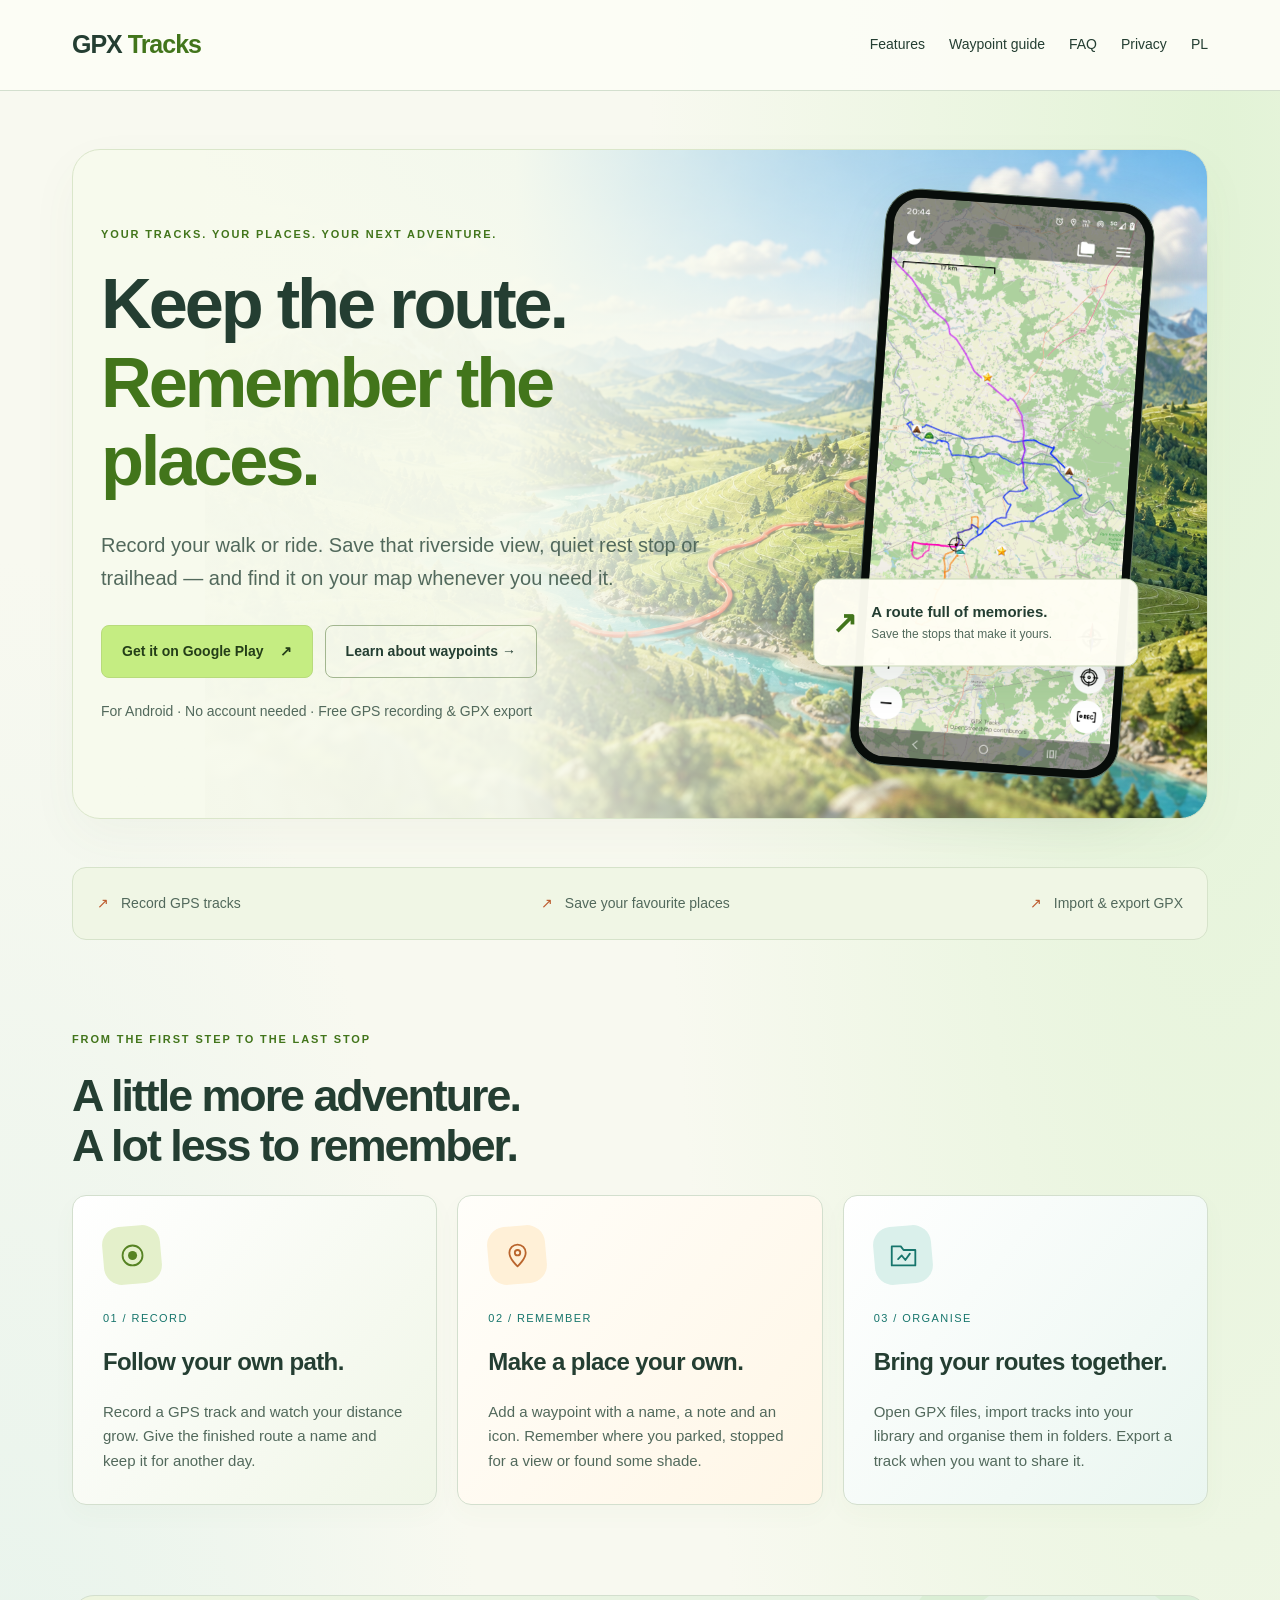
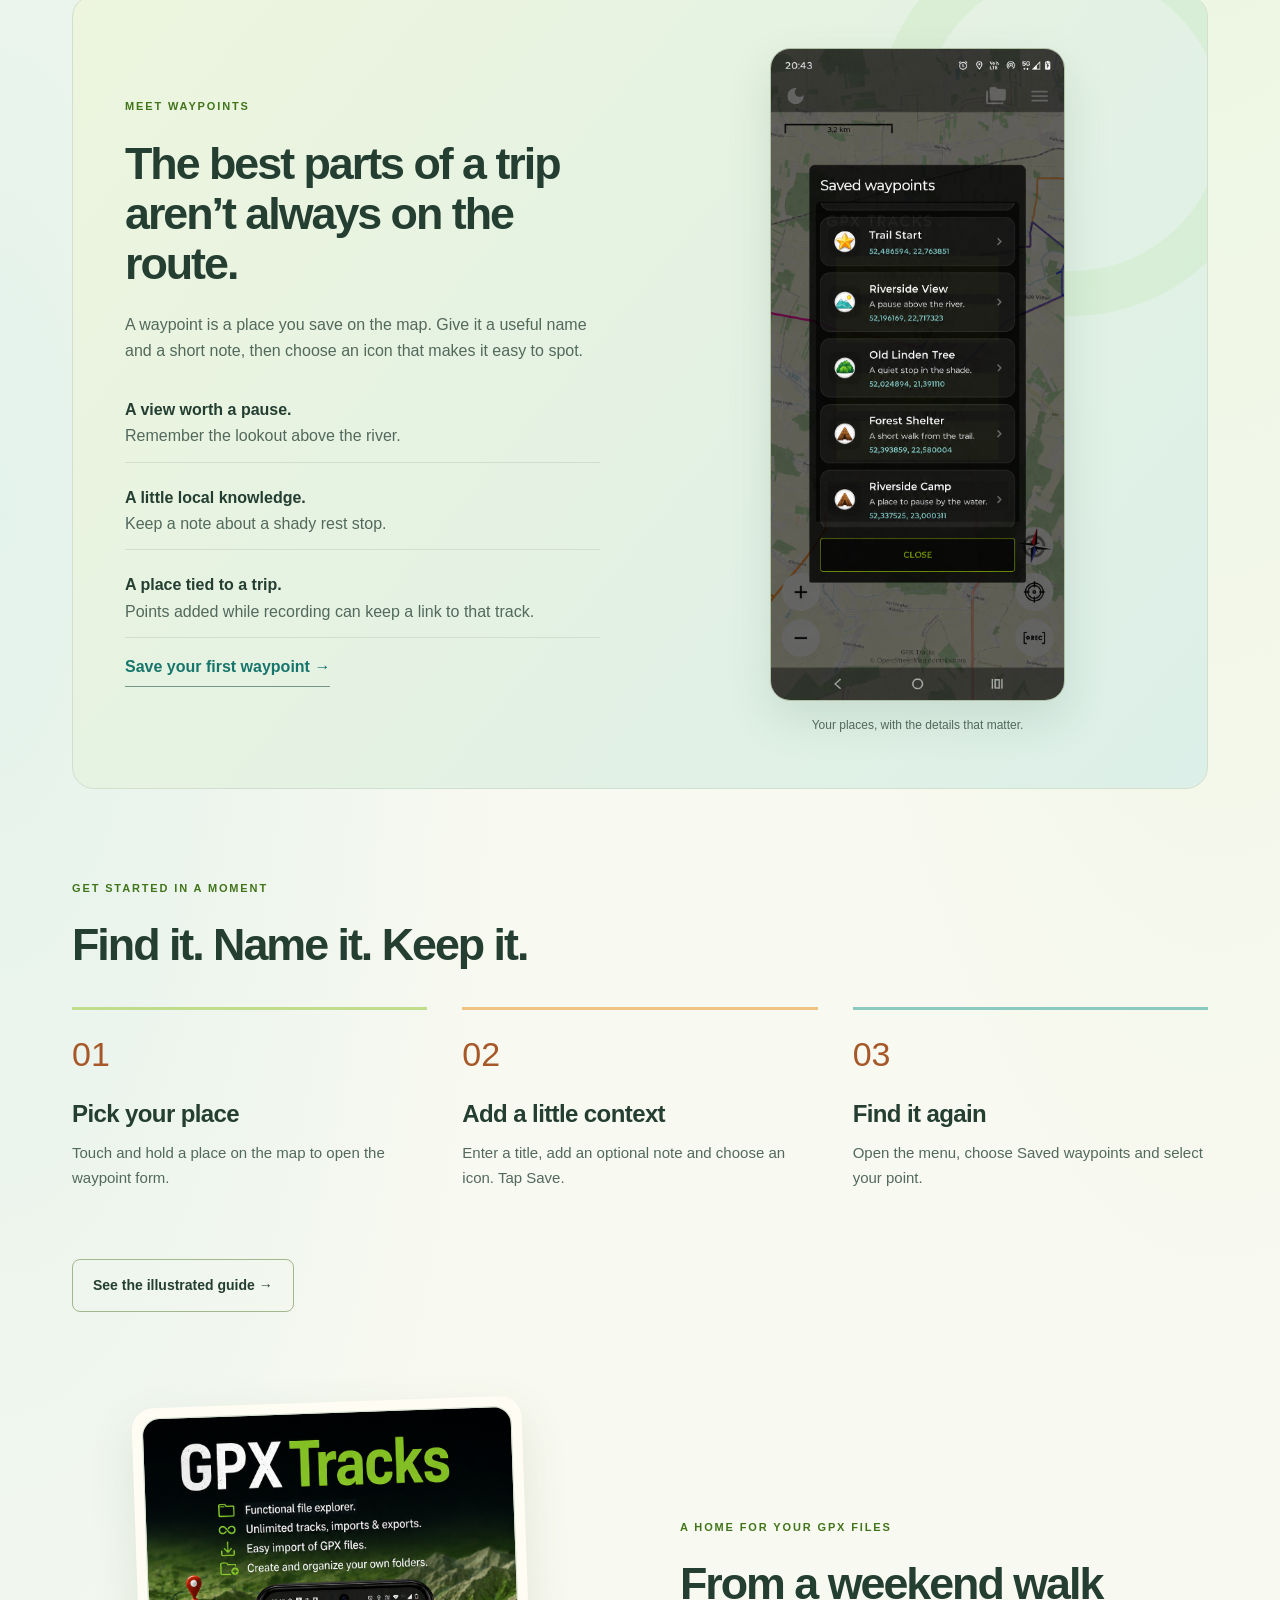
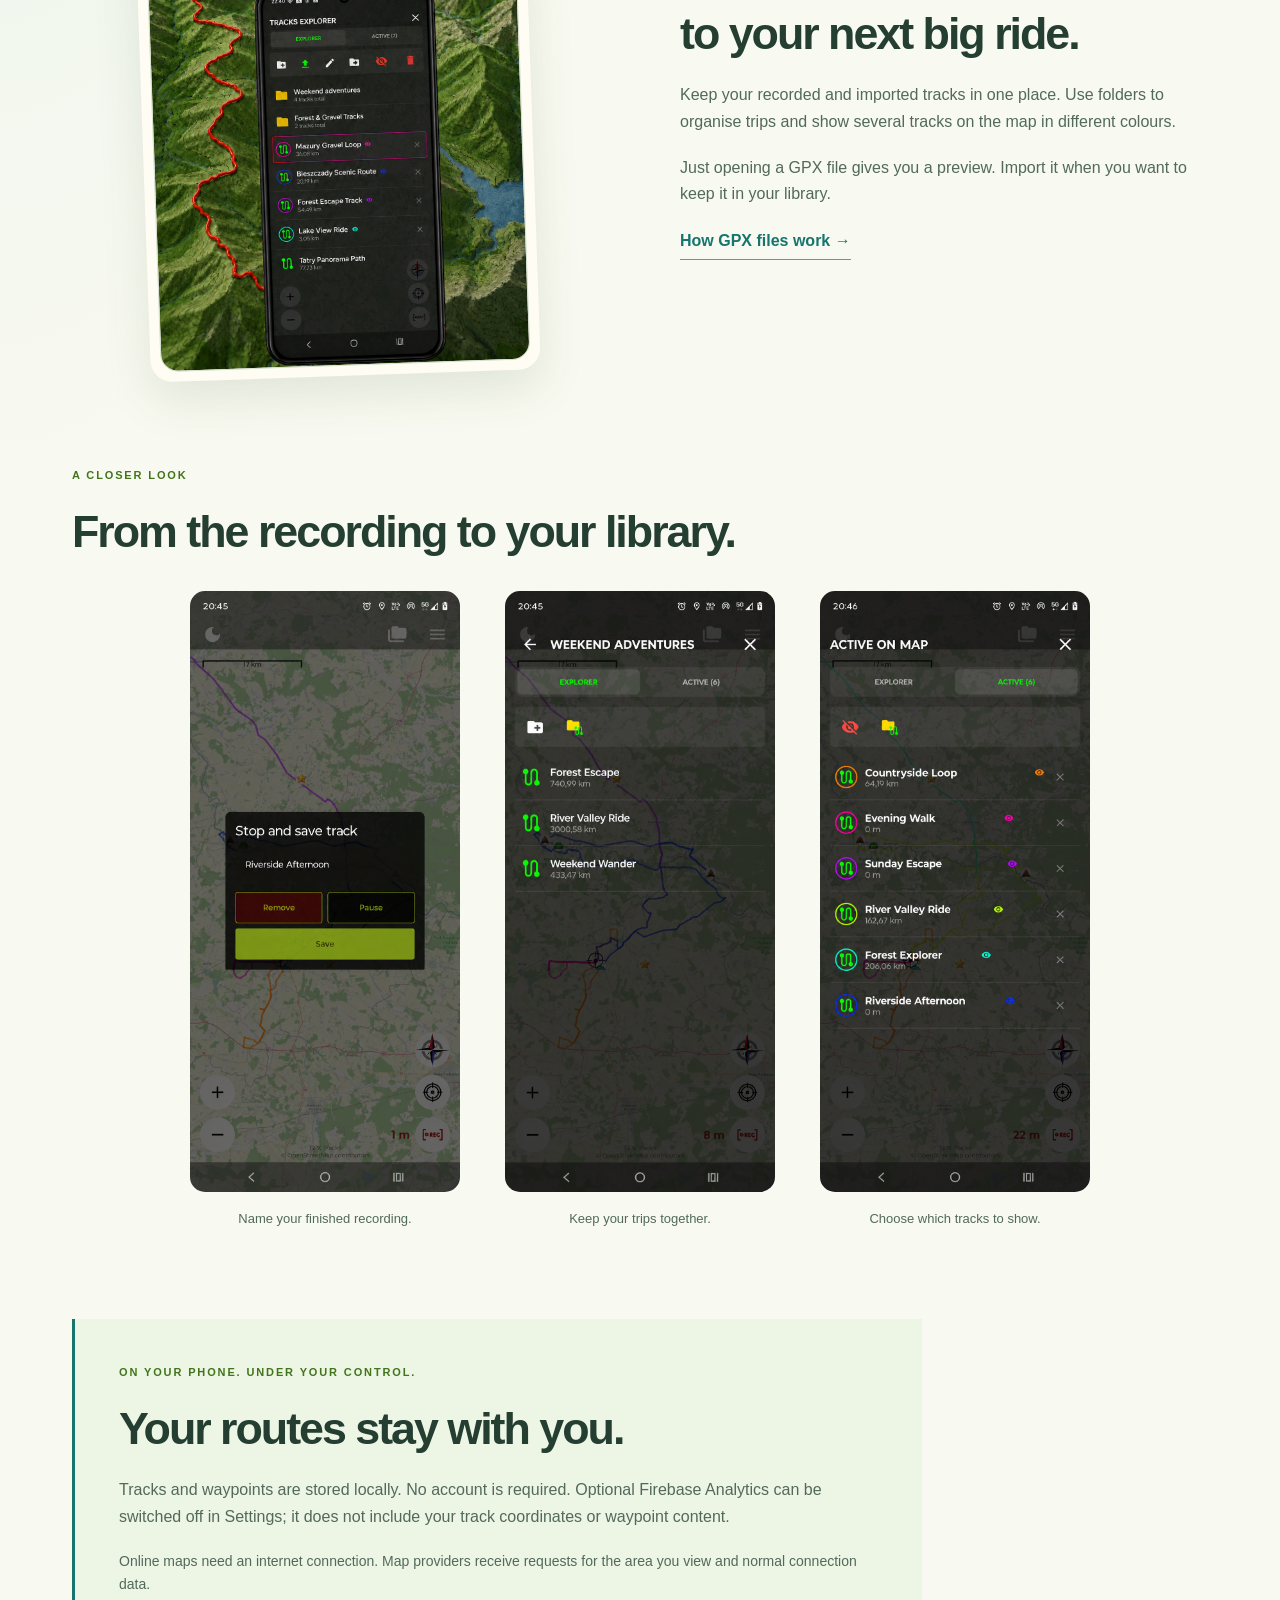
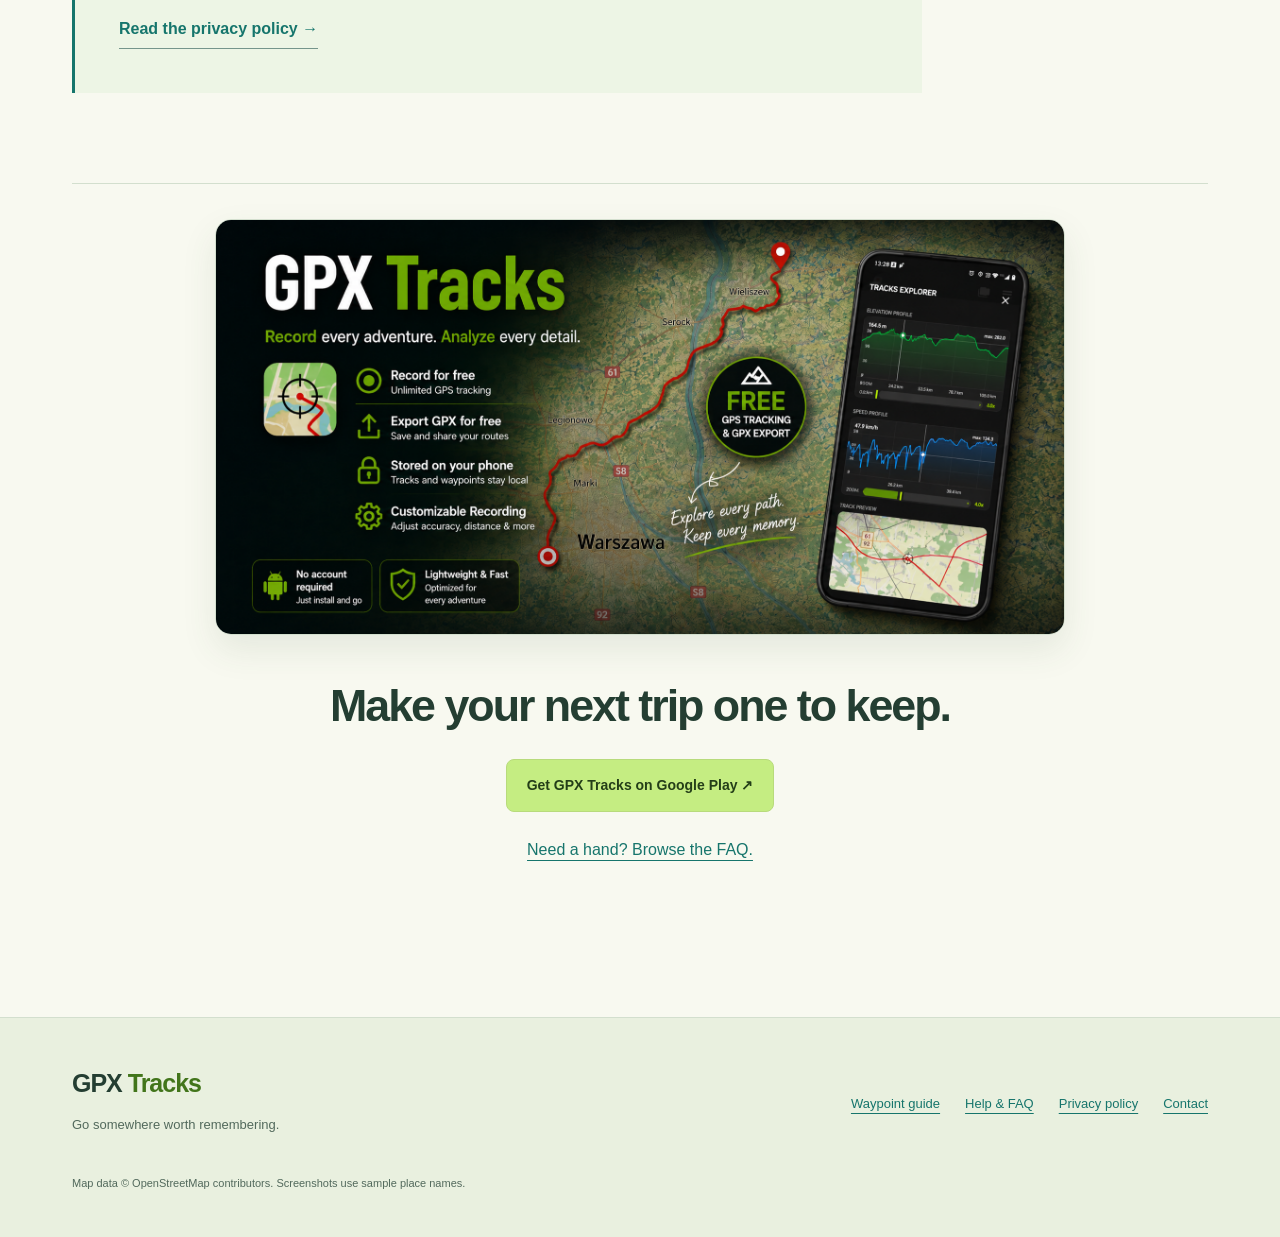
==== commit 78358cad: "nowa wersja strony, z waypointami - wersja jasna - srednia" ====
--- a/index.html
+++ b/index.html
@@ -1,8 +1,8 @@
 <!doctype html>
-<html lang="en"><head><meta charset="utf-8"><meta name="viewport" content="width=device-width, initial-scale=1"><meta name="description" content="Record GPS tracks, save waypoints and organise your GPX files. Discover GPX Tracks for Android and learn to save your favourite places."><meta name="theme-color" content="#101815"><title>GPX Tracks — Keep the route. Remember the places.</title><link rel="stylesheet" href="style.css"></head><body><a class="skip-link" href="#content">Skip to content</a><header><nav aria-label="Main navigation"><a class="brand" href="index.html">GPX <span>Tracks</span></a><div><a href="index.html#features">Features</a><a href="waypoints-en.html">Waypoint guide</a><a href="faq-en.html">FAQ</a><a href="privacy-en.html">Privacy</a><a href="index-pl.html" lang="pl" aria-label="Polska wersja strony">PL</a></div></nav></header><main id="content">
+<html lang="en"><head><meta charset="utf-8"><meta name="viewport" content="width=device-width, initial-scale=1"><meta name="description" content="Record GPS tracks, save waypoints and organise your GPX files. Discover GPX Tracks for Android and learn to save your favourite places."><meta name="theme-color" content="#f8f9f0"><title>GPX Tracks — Keep the route. Remember the places.</title><link rel="stylesheet" href="style.css"><link rel="alternate" hreflang="en" href="index.html"><link rel="alternate" hreflang="pl" href="index-pl.html"></head><body><a class="skip-link" href="#content">Skip to content</a><header><nav aria-label="Main navigation"><a class="brand" href="index.html">GPX <span>Tracks</span></a><div><a href="index.html#features">Features</a><a href="waypoints-en.html">Waypoint guide</a><a href="faq-en.html">FAQ</a><a href="privacy-en.html">Privacy</a><a href="index-pl.html" lang="pl" aria-label="Polska wersja strony">PL</a></div></nav></header><main id="content">
 <section class="landing-hero" aria-labelledby="hero-title"><div class="hero-copy"><p class="eyebrow">YOUR TRACKS. YOUR PLACES. YOUR NEXT ADVENTURE.</p><h1 id="hero-title">Keep the route.<br><em>Remember the places.</em></h1><p class="lead">Record your walk or ride. Save that riverside view, quiet rest stop or trailhead — and find it on your map whenever you need it.</p><div class="actions"><a class="button" href="https://play.google.com/store/apps/details?id=pl.smolisoft.gpxtracker">Get it on Google Play <span aria-hidden="true">↗</span></a><a class="button secondary" href="waypoints-en.html">Learn about waypoints →</a></div><p class="micro">For Android · No account needed · Free GPS recording & GPX export</p></div><div class="hero-device"><img src="assets/en/waypoints-map.png" alt="GPX Tracks showing coloured routes and saved waypoint icons on a map" width="921" height="2048" fetchpriority="high"><div class="floating-note"><span aria-hidden="true">↗</span><div>A route full of memories.<small>Save the stops that make it yours.</small></div></div></div></section>
 <div class="value-strip"><span>Record GPS tracks</span><span>Save your favourite places</span><span>Import & export GPX</span></div>
-<section id="features"><div class="section-heading"><p class="eyebrow">FROM THE FIRST STEP TO THE LAST STOP</p><h2>A little more adventure.<br>A lot less to remember.</h2></div><div class="grid feature-grid"><article class="card"><span class="feature-number">01 / RECORD</span><h3>Follow your own path.</h3><p>Record a GPS track and watch your distance grow. Give the finished route a name and keep it for another day.</p></article><article class="card"><span class="feature-number">02 / REMEMBER</span><h3>Make a place your own.</h3><p>Add a waypoint with a name, a note and an icon. Remember where you parked, stopped for a view or found some shade.</p></article><article class="card"><span class="feature-number">03 / ORGANISE</span><h3>Bring your routes together.</h3><p>Open GPX files, import tracks into your library and organise them in folders. Export a track when you want to share it.</p></article></div></section>
+<section id="features"><div class="section-heading"><p class="eyebrow">FROM THE FIRST STEP TO THE LAST STOP</p><h2>A little more adventure.<br>A lot less to remember.</h2></div><div class="grid feature-grid"><article class="card"><span class="feature-icon" aria-hidden="true"><svg viewBox="0 0 32 32" fill="none" stroke="currentColor" stroke-width="2" stroke-linecap="round" stroke-linejoin="round"><circle cx="16" cy="16" r="11"/><circle cx="16" cy="16" r="5" fill="currentColor" stroke="none"/></svg></span><span class="feature-number">01 / RECORD</span><h3>Follow your own path.</h3><p>Record a GPS track and watch your distance grow. Give the finished route a name and keep it for another day.</p></article><article class="card"><span class="feature-icon" aria-hidden="true"><svg viewBox="0 0 32 32" fill="none" stroke="currentColor" stroke-width="2" stroke-linecap="round" stroke-linejoin="round"><path d="M25 13c0 7-9 15-9 15S7 20 7 13a9 9 0 1 1 18 0Z"/><circle cx="16" cy="13" r="3"/></svg></span><span class="feature-number">02 / REMEMBER</span><h3>Make a place your own.</h3><p>Add a waypoint with a name, a note and an icon. Remember where you parked, stopped for a view or found some shade.</p></article><article class="card"><span class="feature-icon" aria-hidden="true"><svg viewBox="0 0 32 32" fill="none" stroke="currentColor" stroke-width="2" stroke-linecap="round" stroke-linejoin="round"><path d="M3 9V6h10l3 4h13v17H3Z"/><path d="m10 20 4-4 4 5 5-7"/></svg></span><span class="feature-number">03 / ORGANISE</span><h3>Bring your routes together.</h3><p>Open GPX files, import tracks into your library and organise them in folders. Export a track when you want to share it.</p></article></div></section>
 <section class="waypoint-feature"><div><p class="eyebrow">MEET WAYPOINTS</p><h2>The best parts of a trip<br>aren’t always on the route.</h2><p>A waypoint is a place you save on the map. Give it a useful name and a short note, then choose an icon that makes it easy to spot.</p><ul class="plain-list"><li><strong>A view worth a pause.</strong> Remember the lookout above the river.</li><li><strong>A little local knowledge.</strong> Keep a note about a shady rest stop.</li><li><strong>A place tied to a trip.</strong> Points added while recording can keep a link to that track.</li></ul><a class="text-link" href="waypoints-en.html">Save your first waypoint →</a></div><figure class="phone-shot"><a href="assets/en/waypoints-list.png" aria-label="Enlarge: Saved waypoints with English sample names and outdoor notes"><img src="assets/en/waypoints-list.png" alt="Saved waypoints with English sample names and outdoor notes" loading="lazy" width="921" height="2048"></a><figcaption>Your places, with the details that matter.</figcaption></figure></section>
 <section class="quick-start"><p class="eyebrow">GET STARTED IN A MOMENT</p><h2>Find it. Name it. Keep it.</h2><ol class="steps"><li><span>01</span><h3>Pick your place</h3><p>Touch and hold a place on the map to open the waypoint form.</p></li><li><span>02</span><h3>Add a little context</h3><p>Enter a title, add an optional note and choose an icon. Tap Save.</p></li><li><span>03</span><h3>Find it again</h3><p>Open the menu, choose Saved waypoints and select your point.</p></li></ol><a class="button secondary" href="waypoints-en.html">See the illustrated guide →</a></section>
 <section class="library-feature"><figure><a href="assets/en/tracks-explorer.png"><img src="assets/en/tracks-explorer.png" alt="GPX Tracks promotional artwork showing the track explorer and route folders" width="1024" height="1536" loading="lazy"></a></figure><div><p class="eyebrow">A HOME FOR YOUR GPX FILES</p><h2>From a weekend walk<br>to your next big ride.</h2><p>Keep your recorded and imported tracks in one place. Use folders to organise trips and show several tracks on the map in different colours.</p><p>Just opening a GPX file gives you a preview. Import it when you want to keep it in your library.</p><a class="text-link" href="faq-en.html#gpx">How GPX files work →</a></div></section>
--- a/style.css
+++ b/style.css
@@ -1,10 +1,21 @@
 /* Wspólny motyw strony aplikacji, poradnika i polityki. */
-:root{color-scheme:dark;--bg:#101815;--panel:#19241f;--text:#eff3e8;--muted:#b3c1b8;--lime:#c0ed72;--teal:#8bd4c8;--line:#35473b;--dark:#101815}*{box-sizing:border-box}html{scroll-behavior:smooth;scroll-padding-top:30px}body{margin:0;background:linear-gradient(90deg,#101815ed,#101815df),url('assets/gpx-tracks-contours-realistic-4k.webp') center/cover fixed;color:var(--text);font-family:Arial,Helvetica,sans-serif;line-height:1.65}a{color:var(--teal);text-underline-offset:5px}a:hover{color:var(--lime)}a:focus-visible,summary:focus-visible{outline:3px solid var(--lime);outline-offset:6px}img{display:block;max-width:100%;height:auto}figure{margin:0}header{border-bottom:1px solid var(--line);background:#101815ed}nav{max-width:1200px;margin:auto;min-height:90px;padding:20px 32px;display:flex;align-items:center;justify-content:space-between;gap:24px}nav div{display:flex;gap:24px;flex-wrap:wrap}nav a{text-decoration:none;color:var(--text);font-size:14px}.brand{font-size:25px;font-weight:800;letter-spacing:-1px;color:var(--text);text-decoration:none;white-space:nowrap}.brand span{color:var(--lime)}main{max-width:1200px;margin:auto;padding:0 32px 64px}section{margin:90px 0}h1,h2,h3,p{margin-top:0}h1,h2,h3{line-height:1.12;letter-spacing:-.045em}h1{font-size:clamp(44px,5.5vw,76px);font-weight:650;margin-bottom:28px}h2{font-size:clamp(30px,3.5vw,46px);font-weight:600;margin-bottom:24px}h3{font-size:24px;letter-spacing:-.025em}p{color:var(--muted);margin-bottom:20px}strong{color:var(--text)}.eyebrow{font-size:11px;font-weight:700;letter-spacing:.17em;color:var(--lime);margin-bottom:22px}.lead{font-size:20px;line-height:1.65;max-width:610px}.micro,.muted,.updated{font-size:14px;color:var(--muted)}.button{display:inline-flex;align-items:center;justify-content:center;gap:16px;background:var(--lime);color:#172212;border:1px solid var(--lime);border-radius:8px;padding:14px 20px;text-decoration:none;font-weight:700;font-size:14px;min-height:50px}.button:hover{background:#d1f59a;color:#101815}.button.secondary{background:transparent;color:var(--text);border-color:#53644d}.button.secondary:hover{background:#283525}.actions{display:flex;flex-wrap:wrap;gap:12px;margin:30px 0 22px}.text-link{display:inline-block;font-weight:700;text-decoration:none;border-bottom:1px solid #75958b;padding-bottom:5px}.skip-link{position:absolute;left:20px;top:-100px;background:var(--lime);color:#101815;padding:12px;z-index:10}.skip-link:focus{top:10px}
+:root{color-scheme:light;--bg:#f8f9f0;--panel:#eff6e6;--text:#243e32;--muted:#52695c;--lime:#42751b;--teal:#16756c;--line:#d3dfce;--dark:#101815}*{box-sizing:border-box}html{scroll-behavior:smooth;scroll-padding-top:30px}body{margin:0;background:radial-gradient(ellipse at 95% 3%,#e2f3d6,transparent 33%),radial-gradient(ellipse at 0 35%,#e3f2eb,transparent 28%),#f8f9f0;color:var(--text);font-family:Arial,Helvetica,sans-serif;line-height:1.65}a{color:var(--teal);text-underline-offset:5px}a:hover{color:var(--lime)}a:focus-visible,summary:focus-visible{outline:3px solid var(--lime);outline-offset:6px}img{display:block;max-width:100%;height:auto}figure{margin:0}header{border-bottom:1px solid var(--line);background:#fcfdf6f2}nav{max-width:1200px;margin:auto;min-height:90px;padding:20px 32px;display:flex;align-items:center;justify-content:space-between;gap:24px}nav div{display:flex;gap:24px;flex-wrap:wrap}nav a{text-decoration:none;color:var(--text);font-size:14px}.brand{font-size:25px;font-weight:800;letter-spacing:-1px;color:var(--text);text-decoration:none;white-space:nowrap}.brand span{color:var(--lime)}main{max-width:1200px;margin:auto;padding:0 32px 64px}section{margin:90px 0}h1,h2,h3,p{margin-top:0}h1,h2,h3{line-height:1.12;letter-spacing:-.045em}h1{font-size:clamp(44px,5.5vw,76px);font-weight:650;margin-bottom:28px}h2{font-size:clamp(30px,3.5vw,46px);font-weight:600;margin-bottom:24px}h3{font-size:24px;letter-spacing:-.025em}p{color:var(--muted);margin-bottom:20px}strong{color:var(--text)}.eyebrow{font-size:11px;font-weight:700;letter-spacing:.17em;color:var(--lime);margin-bottom:22px}.lead{font-size:20px;line-height:1.65;max-width:610px}.micro,.muted,.updated{font-size:14px;color:var(--muted)}.button{display:inline-flex;align-items:center;justify-content:center;gap:16px;background:#c5ed82;color:#243e18;border:1px solid #b8db7c;border-radius:8px;padding:14px 20px;text-decoration:none;font-weight:700;font-size:14px;min-height:50px}.button:hover{background:#d1f59a;color:#101815}.button.secondary{background:transparent;color:var(--text);border-color:#a2b68f}.button.secondary:hover{background:#e9f1dc}.actions{display:flex;flex-wrap:wrap;gap:12px;margin:30px 0 22px}.text-link{display:inline-block;font-weight:700;text-decoration:none;border-bottom:1px solid #75958b;padding-bottom:5px}.skip-link{position:absolute;left:20px;top:-100px;background:#c5ed82;color:#243e18;padding:12px;z-index:10}.skip-link:focus{top:10px}
 /* Oddzielamy ekran aplikacji od nagłówka, aby zachować czytelność obu elementów. */
-.landing-hero{display:grid;grid-template-columns:1.3fr .7fr;gap:68px;align-items:center;margin:58px 0 48px;min-height:670px}.hero-copy em{font-style:normal;color:var(--lime)}.hero-device{position:relative;max-width:300px;margin:0 auto;transform:rotate(4deg);padding:8px;border:1px solid #607364;border-radius:35px;background:#080d0a;box-shadow:20px 26px 75px #0009}.hero-device>img{border-radius:27px;width:100%}.floating-note{position:absolute;bottom:105px;left:-72px;right:-25px;display:flex;align-items:center;gap:14px;background:#1e3027f5;border:1px solid #6d9163;padding:18px;border-radius:12px;transform:rotate(-4deg);box-shadow:0 15px 35px #0005;font-size:15px;font-weight:700}.floating-note>span{font-size:30px;color:var(--lime)}.floating-note small{display:block;font-size:12px;font-weight:400;color:var(--muted)}.value-strip{display:flex;justify-content:space-between;gap:20px;border-top:1px solid var(--line);border-bottom:1px solid var(--line);padding:24px 0;color:var(--muted);font-size:14px}.value-strip span:before{content:'↗';color:var(--lime);margin-right:12px}.section-heading{max-width:730px}.grid{display:grid;grid-template-columns:repeat(auto-fit,minmax(220px,1fr));gap:20px}.card{padding:30px;background:linear-gradient(130deg,#213027,#17201b);border:1px solid var(--line);border-radius:14px}.card p{font-size:15px;margin-bottom:0}.feature-number{display:block;color:var(--teal);font-size:11px;letter-spacing:.13em;margin-bottom:45px}.waypoint-feature,.library-feature,.guide-step{display:grid;grid-template-columns:1fr 1fr;gap:80px;align-items:center}.waypoint-feature{background:#1a2720;border:1px solid var(--line);border-radius:22px;padding:52px}.plain-list{padding:0;list-style:none;color:var(--muted)}.plain-list li{padding:12px 0;border-bottom:1px solid var(--line)}.plain-list strong{display:block}.phone-shot{max-width:295px;margin:0 auto}.phone-shot img{width:100%;border-radius:20px;border:1px solid #526458;box-shadow:0 18px 45px #0005}.phone-shot a{display:block;border-radius:20px}.phone-shot figcaption{font-size:12px;color:var(--muted);text-align:center;margin-top:15px}.steps{list-style:none;padding:0;display:grid;grid-template-columns:repeat(3,1fr);gap:35px;margin:38px 0}.steps span{font-size:34px;color:var(--teal);font-weight:400}.steps h3{margin:18px 0 14px}.steps p{font-size:15px}.library-feature figure{max-width:390px;margin:auto}.library-feature img{border-radius:18px;border:1px solid var(--line)}.privacy-feature{max-width:850px;padding:44px;border-left:3px solid var(--teal);background:#19241fbf}.closing{text-align:center;padding-top:35px;border-top:1px solid var(--line)}.closing h2{margin-top:35px}.closing p{margin-top:20px}.closing .button{margin:5px}.legacy-banner{width:100%;max-width:850px;margin:0 auto 45px;border:1px solid var(--line);border-radius:16px}footer{padding:45px max(24px,calc((100vw - 1136px)/2));border-top:1px solid var(--line);background:#0c130f;display:flex;justify-content:space-between;gap:30px;flex-wrap:wrap}footer p{font-size:13px;margin:9px 0}footer>div:nth-child(2){display:flex;flex-wrap:wrap;align-items:center;gap:25px;font-size:13px}footer small{width:100%;font-size:11px;color:var(--muted)}.page-heading{padding:80px 0 35px;max-width:800px}.page-heading .muted{max-width:640px}.guide-step{border-top:1px solid var(--line);padding-top:60px;scroll-margin-top:30px}.guide-step>div{max-width:530px}.tip{color:var(--muted);font-size:14px;border-left:3px solid var(--teal);padding:16px 20px;background:var(--panel);margin:26px 0}.example-note{border:1px solid var(--line);border-radius:12px;padding:22px;margin:25px 0;background:#1b2a21}.example-note small{display:block;font-size:10px;letter-spacing:.13em;color:var(--teal);margin-bottom:12px}.example-note strong{font-size:23px}.example-note p{margin:6px 0 0}.faq-list{max-width:870px;margin-top:20px}.faq-list details{border-bottom:1px solid var(--line);padding:22px 0}.faq-list summary{cursor:pointer;font-size:20px;font-weight:600;line-height:1.4}.faq-list details p{margin:16px 0 2px;max-width:750px}.faq-list details:target{background:#263929;padding:22px;border-radius:10px}.policy,main:has(.updated){max-width:870px;padding:55px 35px;background:#15201bef;margin:40px auto;border:1px solid var(--line);border-radius:16px}.policy h1{font-size:45px}.policy h2{font-size:25px;margin-top:35px}.policy p,.policy li{font-size:16px}.policy code{overflow-wrap:anywhere}li{margin-bottom:10px}
+.landing-hero{display:grid;grid-template-columns:1.3fr .7fr;gap:68px;align-items:center;margin:58px 0 48px;min-height:670px}.hero-copy em{font-style:normal;color:var(--lime)}.hero-device{position:relative;max-width:300px;margin:0 auto;transform:rotate(4deg);padding:8px;border:1px solid #607364;border-radius:35px;background:#080d0a;box-shadow:15px 25px 60px #456f4933}.hero-device>img{border-radius:27px;width:100%}.floating-note{position:absolute;bottom:105px;left:-72px;right:-25px;display:flex;align-items:center;gap:14px;background:#fffef4f5;border:1px solid #c7d6b5;padding:18px;border-radius:12px;transform:rotate(-4deg);box-shadow:0 15px 35px #355a3920;font-size:15px;font-weight:700}.floating-note>span{font-size:30px;color:var(--lime)}.floating-note small{display:block;font-size:12px;font-weight:400;color:var(--muted)}.value-strip{display:flex;justify-content:space-between;gap:20px;border-top:1px solid var(--line);border-bottom:1px solid var(--line);padding:24px 0;color:var(--muted);font-size:14px}.value-strip span:before{content:'↗';color:var(--lime);margin-right:12px}.section-heading{max-width:730px}.grid{display:grid;grid-template-columns:repeat(auto-fit,minmax(220px,1fr));gap:20px}.card{padding:30px;background:linear-gradient(130deg,#ffffff,#f0f6e7);border:1px solid var(--line);border-radius:14px}.card p{font-size:15px;margin-bottom:0}.feature-number{display:block;color:var(--teal);font-size:11px;letter-spacing:.13em;margin-bottom:45px}.waypoint-feature,.library-feature,.guide-step{display:grid;grid-template-columns:1fr 1fr;gap:80px;align-items:center}.waypoint-feature{background:linear-gradient(130deg,#edf5de,#dcefe8);border:1px solid var(--line);border-radius:22px;padding:52px}.plain-list{padding:0;list-style:none;color:var(--muted)}.plain-list li{padding:12px 0;border-bottom:1px solid var(--line)}.plain-list strong{display:block}.phone-shot{max-width:295px;margin:0 auto}.phone-shot img{width:100%;border-radius:20px;border:1px solid #afc0a5;box-shadow:0 18px 45px #3c634b24}.phone-shot a{display:block;border-radius:20px}.phone-shot figcaption{font-size:12px;color:var(--muted);text-align:center;margin-top:15px}.steps{list-style:none;padding:0;display:grid;grid-template-columns:repeat(3,1fr);gap:35px;margin:38px 0}.steps span{font-size:34px;color:var(--teal);font-weight:400}.steps h3{margin:18px 0 14px}.steps p{font-size:15px}.library-feature figure{max-width:390px;margin:auto}.library-feature img{border-radius:18px;border:1px solid var(--line)}.privacy-feature{max-width:850px;padding:44px;border-left:3px solid var(--teal);background:#edf5e5}.closing{text-align:center;padding-top:35px;border-top:1px solid var(--line)}.closing h2{margin-top:35px}.closing p{margin-top:20px}.closing .button{margin:5px}.legacy-banner{width:100%;max-width:850px;margin:0 auto 45px;border:1px solid var(--line);border-radius:16px}footer{padding:45px max(24px,calc((100vw - 1136px)/2));border-top:1px solid var(--line);background:#e9f0df;display:flex;justify-content:space-between;gap:30px;flex-wrap:wrap}footer p{font-size:13px;margin:9px 0}footer>div:nth-child(2){display:flex;flex-wrap:wrap;align-items:center;gap:25px;font-size:13px}footer small{width:100%;font-size:11px;color:var(--muted)}.page-heading{padding:80px 0 35px;max-width:800px}.page-heading .muted{max-width:640px}.guide-step{border-top:1px solid var(--line);padding-top:60px;scroll-margin-top:30px}.guide-step>div{max-width:530px}.tip{color:var(--muted);font-size:14px;border-left:3px solid var(--teal);padding:16px 20px;background:var(--panel);margin:26px 0}.example-note{border:1px solid var(--line);border-radius:12px;padding:22px;margin:25px 0;background:#fff9df}.example-note small{display:block;font-size:10px;letter-spacing:.13em;color:var(--teal);margin-bottom:12px}.example-note strong{font-size:23px}.example-note p{margin:6px 0 0}.faq-list{max-width:870px;margin-top:20px}.faq-list details{border-bottom:1px solid var(--line);padding:22px 0}.faq-list summary{cursor:pointer;font-size:20px;font-weight:600;line-height:1.4}.faq-list details p{margin:16px 0 2px;max-width:750px}.faq-list details:target{background:#e6f3d5;padding:22px;border-radius:10px}.policy,main:has(.updated){max-width:870px;padding:55px 35px;background:#fffef8f5;margin:40px auto;border:1px solid var(--line);border-radius:16px}.policy h1{font-size:45px}.policy h2{font-size:25px;margin-top:35px}.policy p,.policy li{font-size:16px}.policy code{overflow-wrap:anywhere}li{margin-bottom:10px}
 /* Zgodność z wcześniejszymi stronami PL podczas etapowego tłumaczenia. */
 .hero{padding:60px 0;max-width:800px}.hero .button{margin:8px 8px 8px 0}.visual{display:none}.screenshots{display:grid;grid-template-columns:repeat(auto-fit,minmax(160px,1fr));gap:20px}.screenshots img{border-radius:15px}
 @media(min-width:1500px){.landing-hero{min-height:720px}}@media(max-width:900px){nav{align-items:flex-start;gap:18px}nav div{gap:14px}.landing-hero{gap:30px;grid-template-columns:1.15fr .85fr}.hero-device{max-width:250px}.floating-note{left:-30px;right:-10px;font-size:12px;padding:12px}.floating-note small{font-size:10px}.waypoint-feature,.library-feature,.guide-step{gap:35px}.waypoint-feature{padding:30px}.feature-grid{grid-template-columns:1fr}.feature-number{margin-bottom:22px}.steps{gap:20px}.grid{gap:14px}}@media(max-width:640px){nav{padding:20px;flex-direction:column;gap:15px}nav div{gap:12px 18px}nav a{font-size:12px}nav .brand{font-size:25px}main{padding:0 20px 40px}section{margin:60px 0}.landing-hero{grid-template-columns:1fr;margin-top:38px;gap:38px}.hero-copy h1{font-size:47px}.lead{font-size:18px}.actions{flex-direction:column;align-items:stretch}.micro{font-size:12px}.hero-device{max-width:240px;transform:rotate(3deg);margin-bottom:20px}.floating-note{left:-30px;right:-30px;bottom:95px}.value-strip{flex-direction:column;gap:12px;font-size:13px;padding:20px 0}.waypoint-feature,.library-feature,.guide-step{grid-template-columns:1fr;gap:30px}.waypoint-feature{padding:25px 20px;margin-left:-4px;margin-right:-4px}.phone-shot{max-width:270px}.steps{grid-template-columns:1fr;gap:5px}.steps li{padding:18px 0;border-bottom:1px solid var(--line)}.steps span{float:left;margin-right:22px;font-size:25px}.steps h3{margin-top:7px}.steps p{margin-bottom:0}.privacy-feature{padding:25px}.page-heading{padding-top:48px}.guide-step{padding-top:35px}.policy,main:has(.updated){margin:25px 12px;padding:30px 22px}.policy h1{font-size:37px}.policy h2{font-size:24px}.closing .button{display:flex}.card{padding:25px}.library-feature figure{max-width:300px}.library-feature>div{order:-1}footer{padding:32px 22px;flex-direction:column}footer>div:nth-child(2){gap:18px}.hero{padding:40px 0}.hero h1{font-size:42px}}
 @media(prefers-reduced-motion:reduce){html{scroll-behavior:auto}}
 
 .extra-gallery{grid-template-columns:repeat(3,1fr);gap:45px;max-width:900px;margin:35px auto}.extra-gallery figcaption{font-size:13px;text-align:center;color:var(--muted);margin-top:16px}@media(max-width:640px){.extra-gallery{grid-template-columns:1fr;max-width:270px;gap:35px}}
+
+/* Leśna ilustracja i ciepłe akcenty rozjaśniają stronę bez zasłaniania treści. */
+.landing-hero{position:relative;isolation:isolate;padding:40px 28px;border-radius:28px;background:linear-gradient(90deg,#f7faed 0%,#f7faedf5 39%,#f7faed80 63%,#f7faed00 100%),url('assets/sunny-trail.png') right center/auto 100% no-repeat;border:1px solid #dae6ca;box-shadow:0 18px 50px #5277410b}
+.hero-copy{position:relative;z-index:1}.hero-copy .eyebrow{color:#42751b}.hero-device{max-width:270px}.floating-note{left:-45px;right:-12px}
+.value-strip{background:#f0f6e5;border-radius:14px;border:1px solid #d6e3ca;padding:24px}.value-strip span:before{color:#bc5a2d}
+.feature-icon{display:flex;align-items:center;justify-content:center;width:58px;height:58px;margin-bottom:25px;background:#e4f0cb;color:#568323;border-radius:18px;transform:rotate(-5deg)}.feature-icon svg{width:29px;height:29px;transform:rotate(5deg)}.card:nth-child(2) .feature-icon{background:#fff0d7;color:#ba652d}.card:nth-child(3) .feature-icon{background:#daf0eb;color:#16756c}.feature-number{margin-bottom:22px}.card{box-shadow:0 9px 25px #54774608}.card:nth-child(2){background:linear-gradient(130deg,#fffefa,#fff6e6)}.card:nth-child(3){background:linear-gradient(130deg,#ffffff,#eaf6f0)}
+.waypoint-feature{position:relative;overflow:hidden}.waypoint-feature:before{content:'';position:absolute;right:-60px;top:-70px;width:300px;height:300px;border:45px solid #c2e5b650;border-radius:50%;pointer-events:none}.waypoint-feature>*{position:relative}
+.library-feature figure{padding:10px;background:#fffdf3;border-radius:22px;box-shadow:0 18px 45px #47603b20;transform:rotate(-2deg)}.steps span{color:#a75828}.steps li{border-top:3px solid #bfdd8a;padding-top:16px}.steps li:nth-child(2){border-color:#efc382}.steps li:nth-child(3){border-color:#8bcabe}
+.page-heading{max-width:none;padding-right:30%;background:linear-gradient(90deg,#f8f9f0 0%,#f8f9f0f5 47%,#f8f9f040 85%),url('assets/sunny-trail.png') right center/auto 100% no-repeat;border-radius:0 0 26px 26px}.page-heading h1{max-width:750px}.page-heading .lead,.page-heading .muted{max-width:650px}.faq-list{background:#ffffffb5;border-radius:18px;padding:8px 28px;border:1px solid var(--line)}.faq-list details:last-child{border-bottom:0}.legacy-banner{box-shadow:0 15px 35px #36583b1a}
+@media(max-width:900px){.landing-hero{gap:26px;padding:30px 22px}.hero-device{max-width:230px}.page-heading{padding-right:18%}}
+@media(max-width:640px){.landing-hero{margin-left:-6px;margin-right:-6px;padding:28px 20px;background:linear-gradient(180deg,#f7faed 0%,#f7faed 40%,#f7faedbd 56%,#f7faed10 80%),url('assets/sunny-trail.png') center bottom/auto 58% no-repeat}.hero-copy h1{font-size:clamp(34px,10.8vw,43px)}.floating-note{left:-24px;right:-24px}.value-strip{padding:20px}.page-heading{padding:40px 0 30px;background:linear-gradient(90deg,#f8f9f0f5,#f8f9f0d9),url('assets/sunny-trail.png') center/cover}.faq-list{padding:5px 18px}.steps li{padding-top:20px}.library-feature figure{transform:none}}
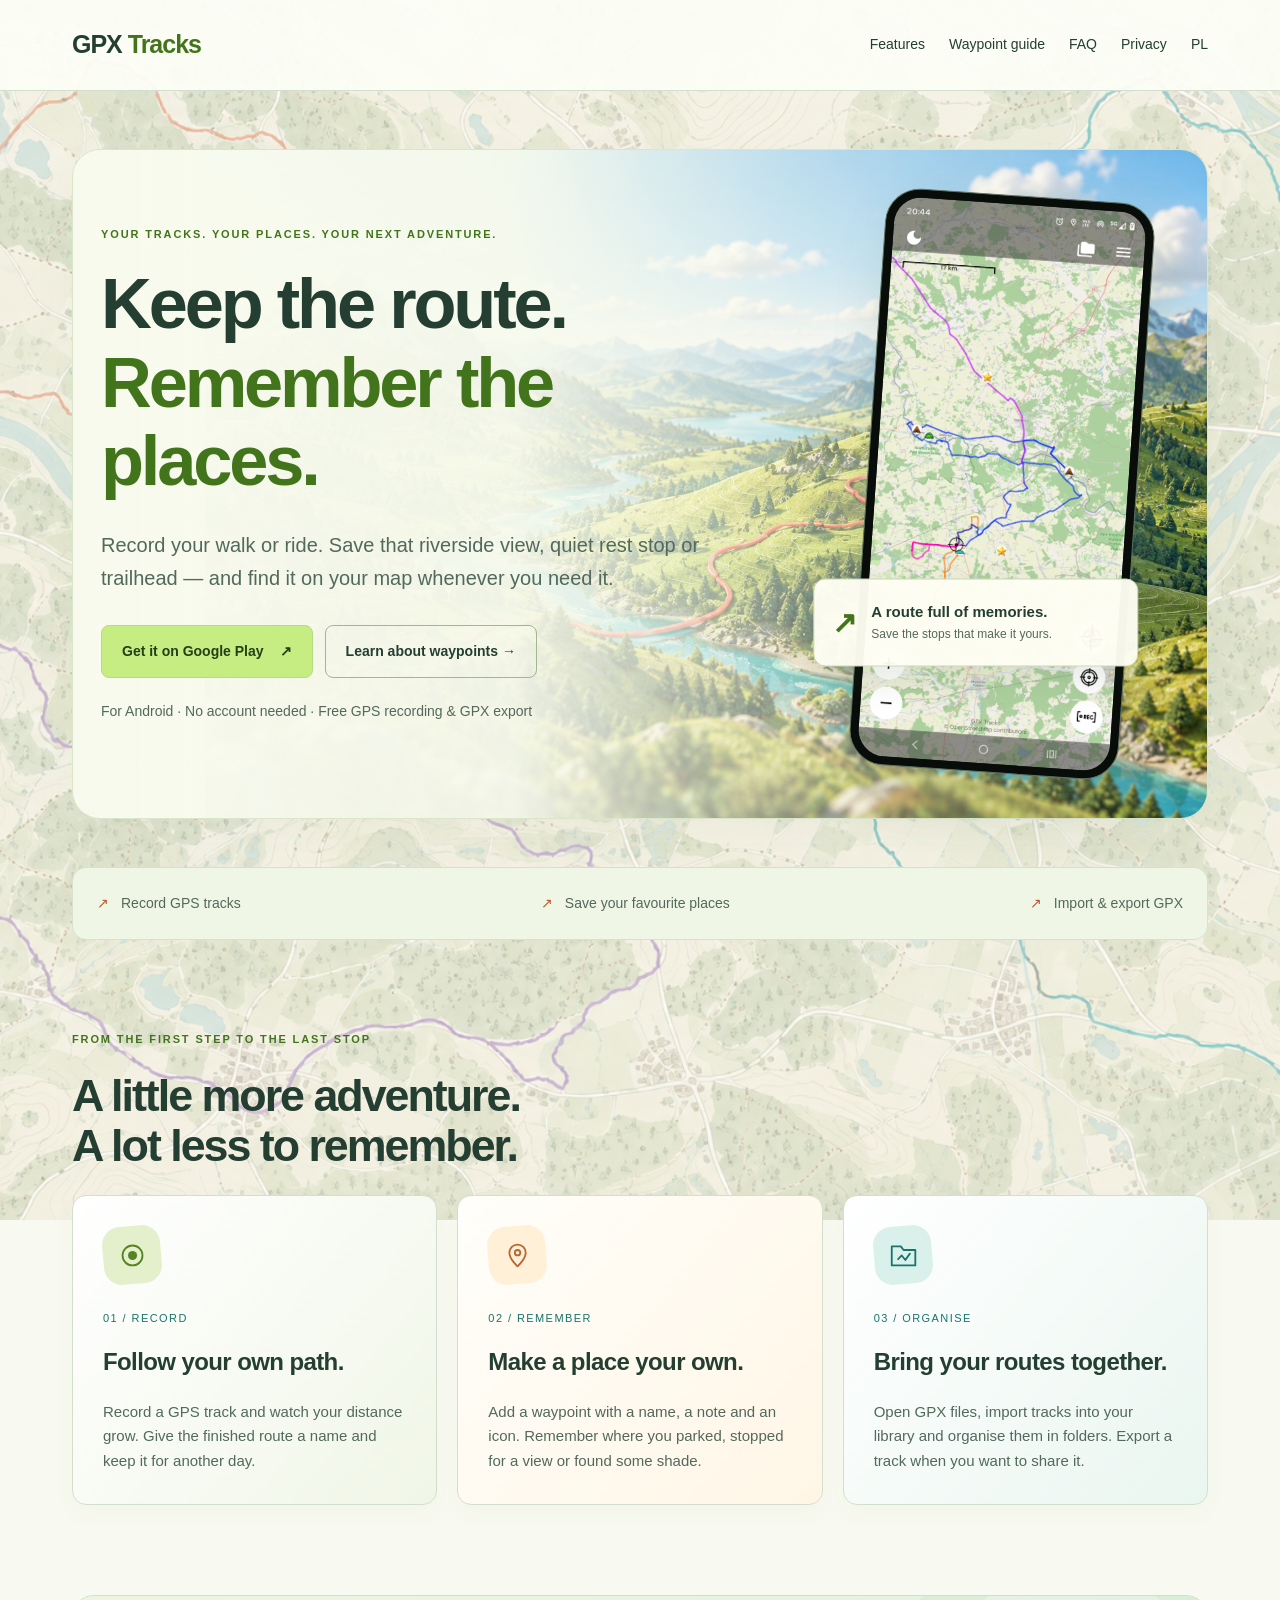
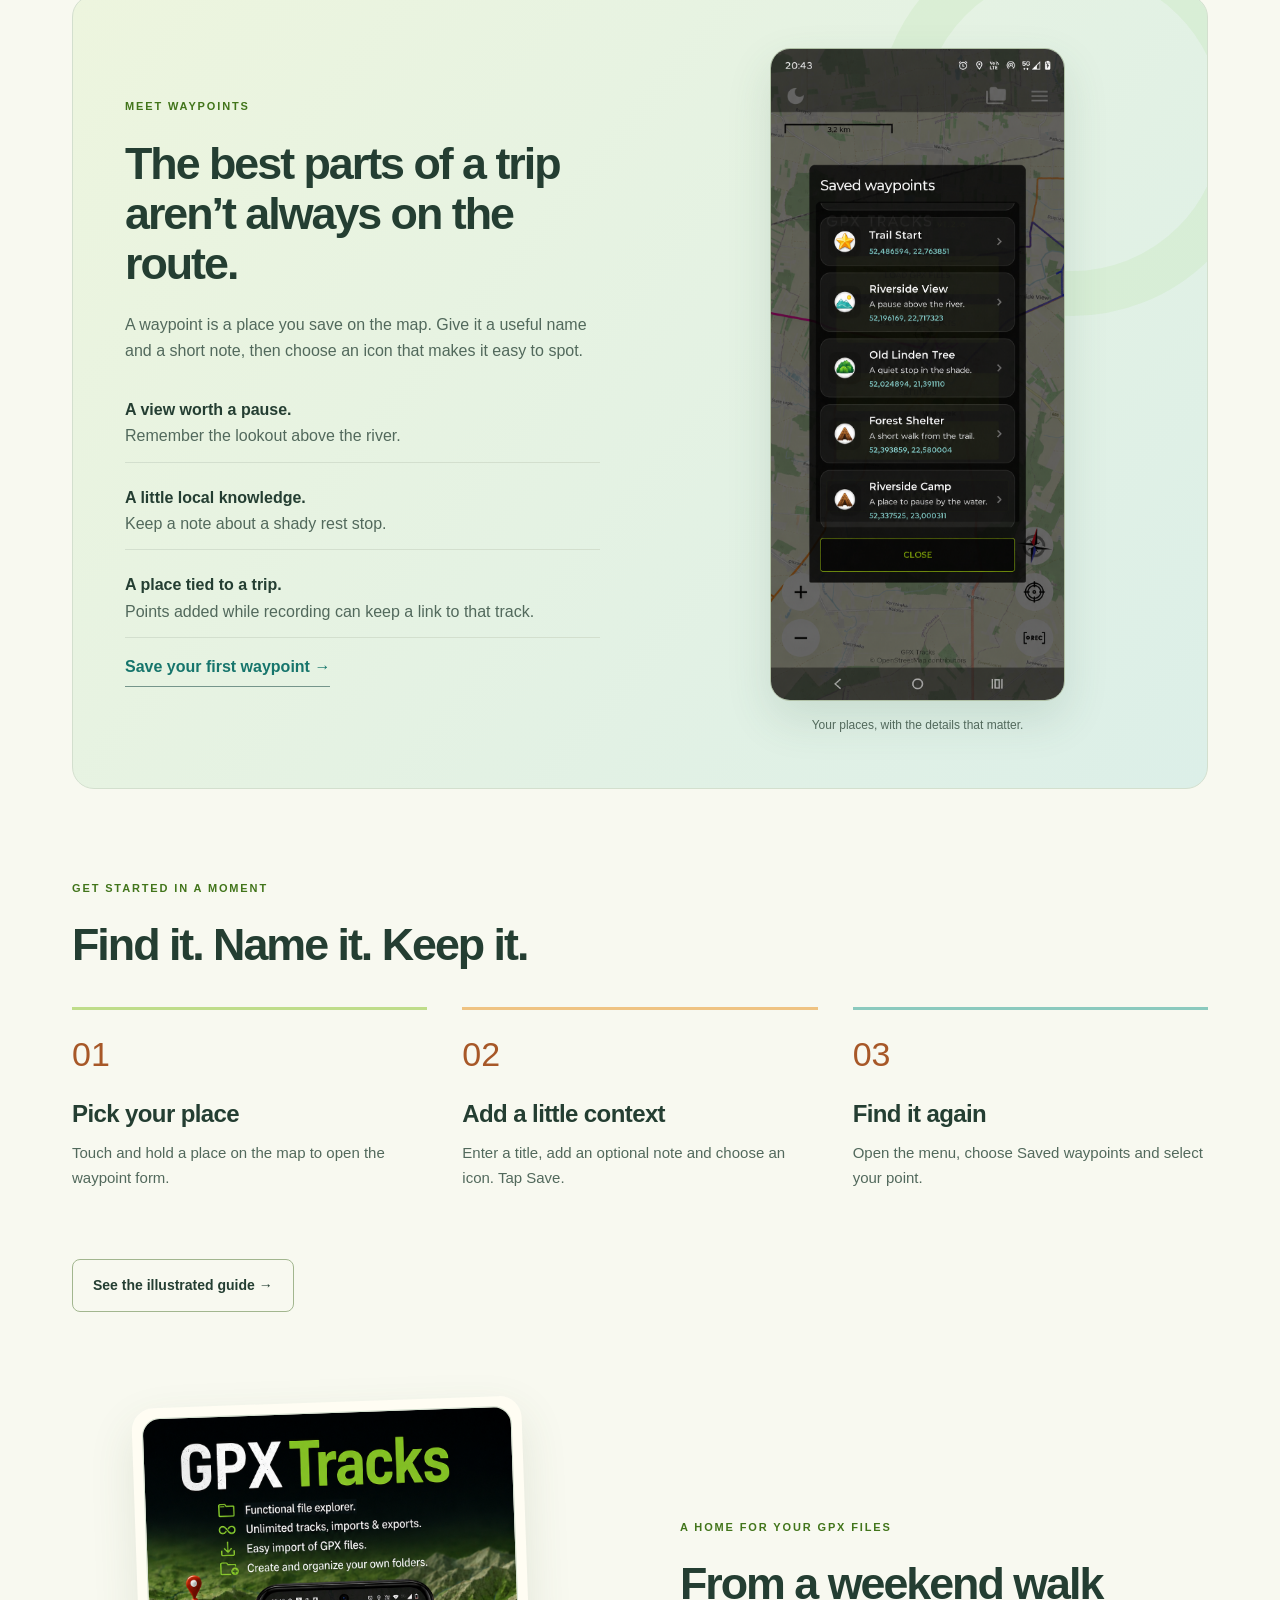
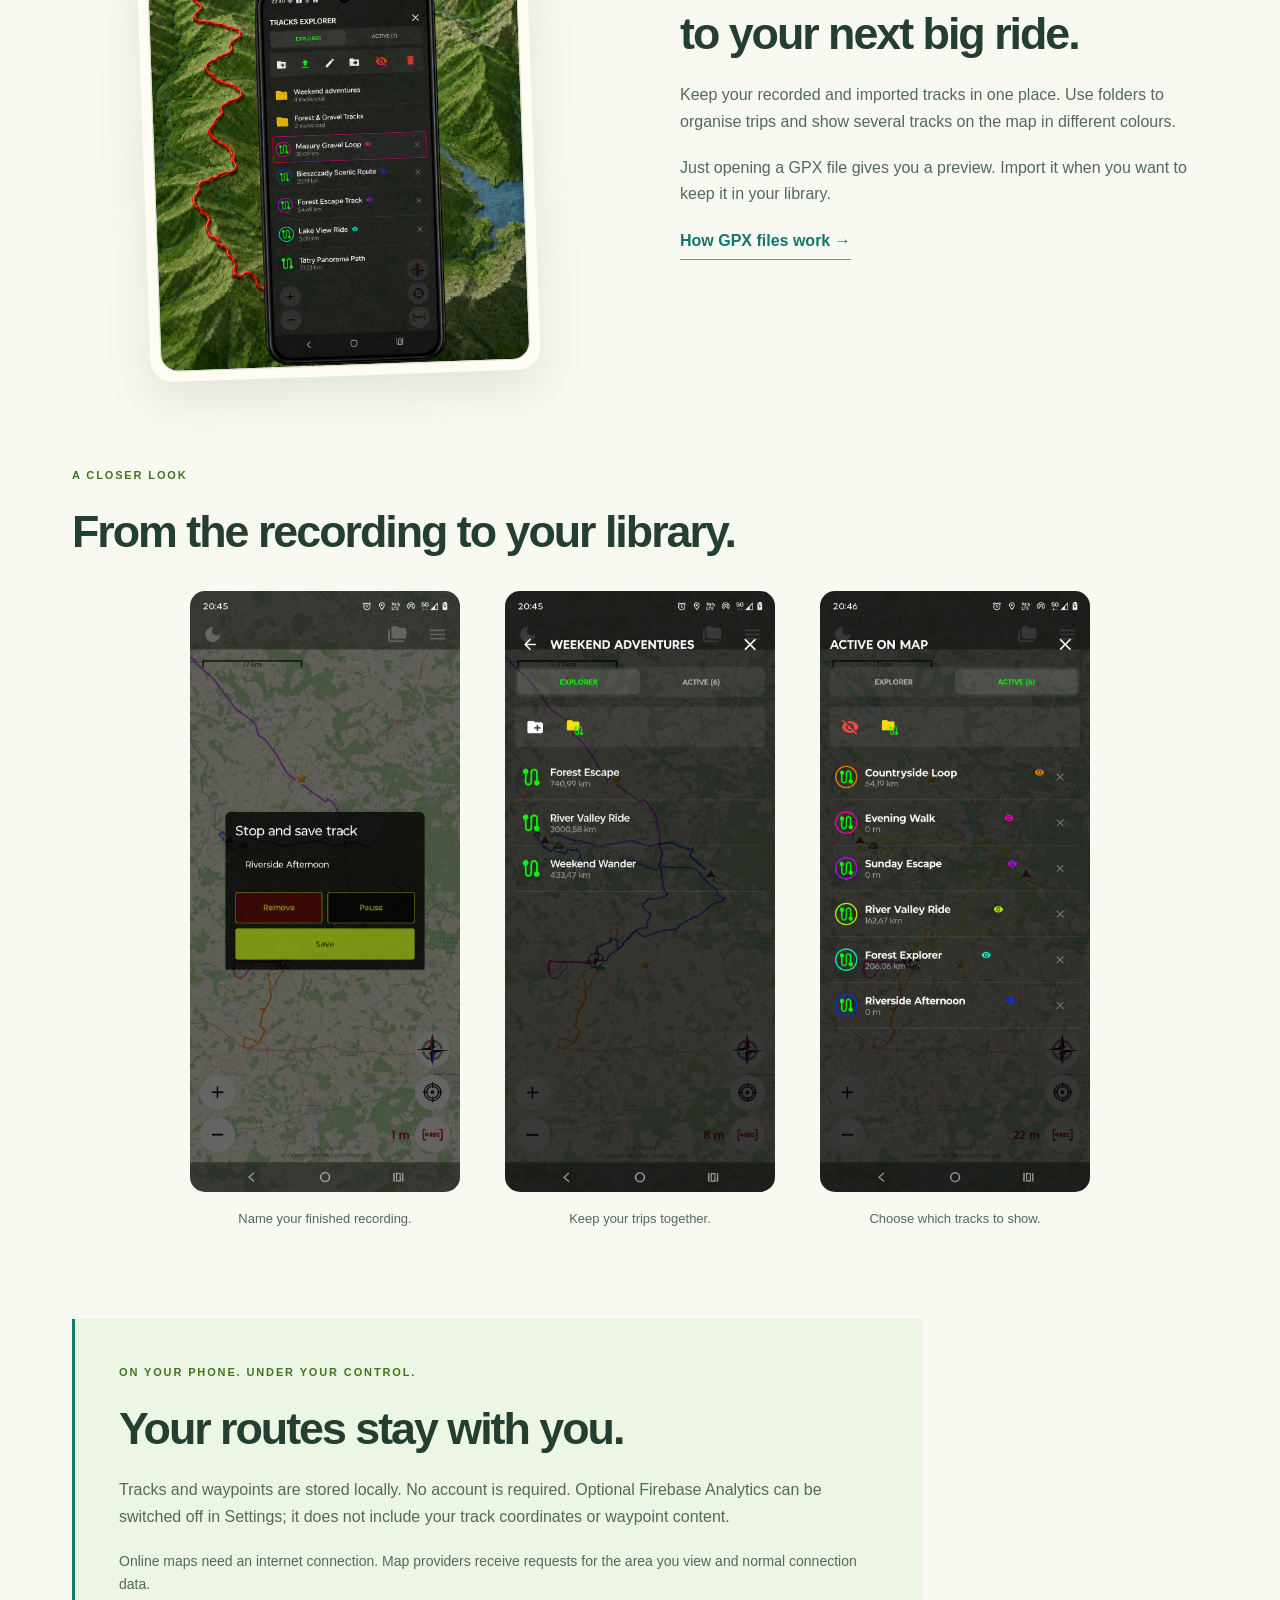
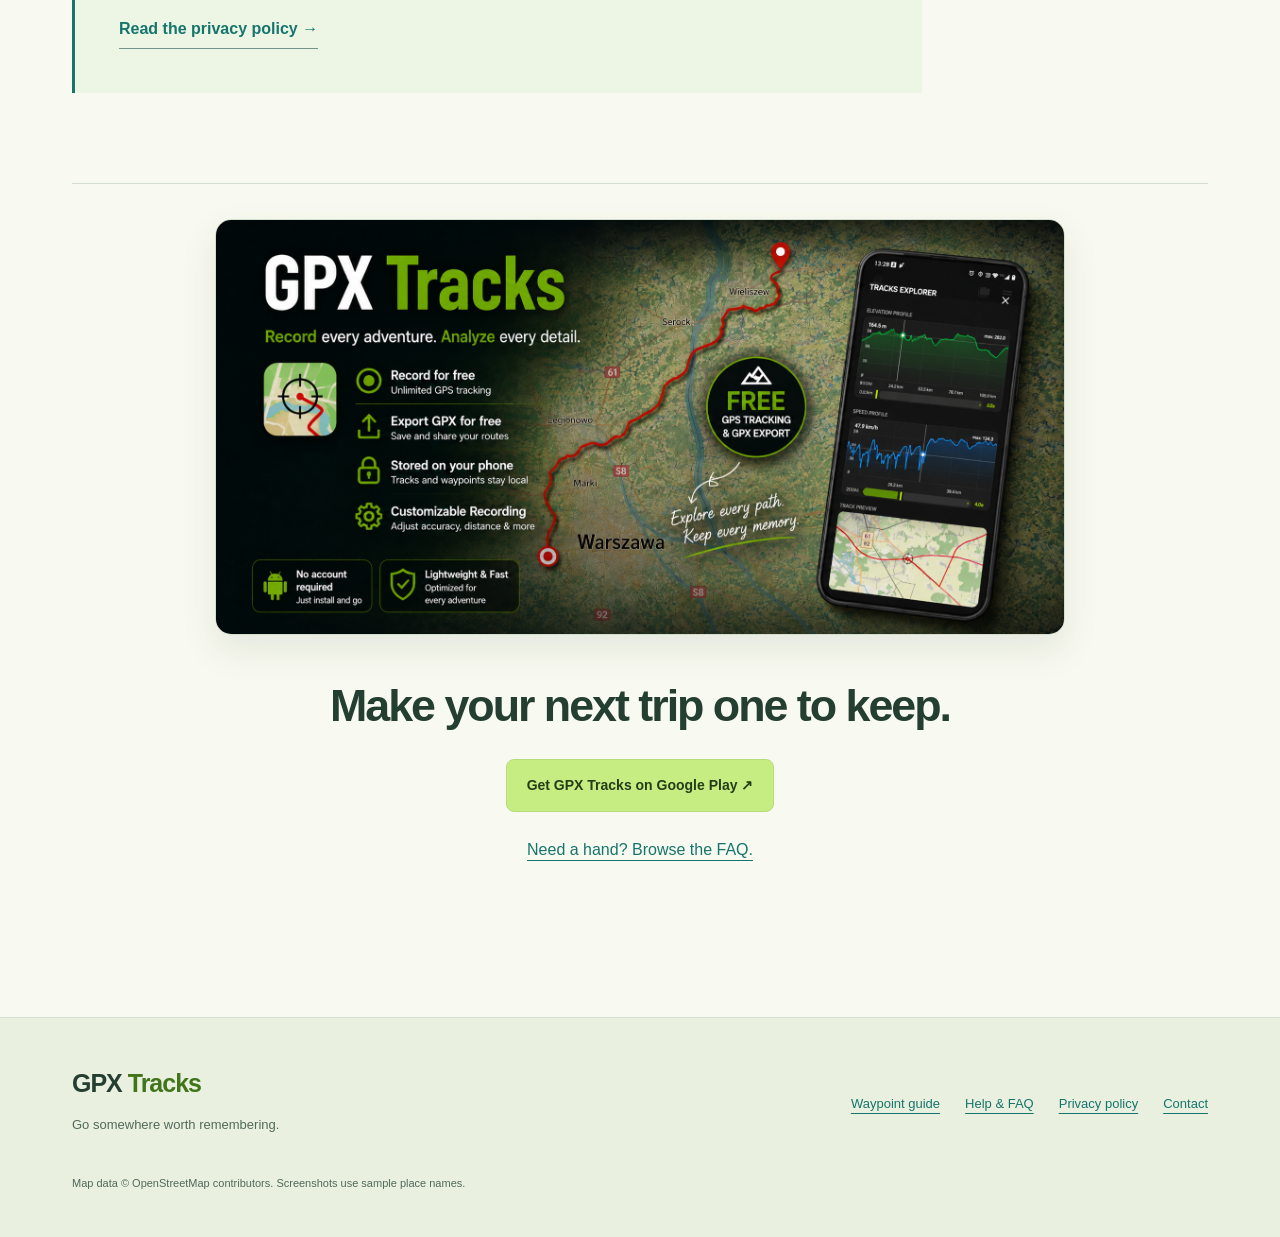
==== commit d6456bfe: "Tło jasne z mapka i paralaksa" ====
--- a/index.html
+++ b/index.html
@@ -1,5 +1,5 @@
 <!doctype html>
-<html lang="en"><head><meta charset="utf-8"><meta name="viewport" content="width=device-width, initial-scale=1"><meta name="description" content="Record GPS tracks, save waypoints and organise your GPX files. Discover GPX Tracks for Android and learn to save your favourite places."><meta name="theme-color" content="#f8f9f0"><title>GPX Tracks — Keep the route. Remember the places.</title><link rel="stylesheet" href="style.css"><link rel="alternate" hreflang="en" href="index.html"><link rel="alternate" hreflang="pl" href="index-pl.html"></head><body><a class="skip-link" href="#content">Skip to content</a><header><nav aria-label="Main navigation"><a class="brand" href="index.html">GPX <span>Tracks</span></a><div><a href="index.html#features">Features</a><a href="waypoints-en.html">Waypoint guide</a><a href="faq-en.html">FAQ</a><a href="privacy-en.html">Privacy</a><a href="index-pl.html" lang="pl" aria-label="Polska wersja strony">PL</a></div></nav></header><main id="content">
+<html lang="en"><head><meta charset="utf-8"><meta name="viewport" content="width=device-width, initial-scale=1"><meta name="description" content="Record GPS tracks, save waypoints and organise your GPX files. Discover GPX Tracks for Android and learn to save your favourite places."><meta name="theme-color" content="#f8f9f0"><title>GPX Tracks — Keep the route. Remember the places.</title><link rel="stylesheet" href="style.css"><link rel="alternate" hreflang="en" href="index.html"><link rel="alternate" hreflang="pl" href="index-pl.html"><script src="parallax.js" defer></script></head><body><a class="skip-link" href="#content">Skip to content</a><header><nav aria-label="Main navigation"><a class="brand" href="index.html">GPX <span>Tracks</span></a><div><a href="index.html#features">Features</a><a href="waypoints-en.html">Waypoint guide</a><a href="faq-en.html">FAQ</a><a href="privacy-en.html">Privacy</a><a href="index-pl.html" lang="pl" aria-label="Polska wersja strony">PL</a></div></nav></header><main id="content">
 <section class="landing-hero" aria-labelledby="hero-title"><div class="hero-copy"><p class="eyebrow">YOUR TRACKS. YOUR PLACES. YOUR NEXT ADVENTURE.</p><h1 id="hero-title">Keep the route.<br><em>Remember the places.</em></h1><p class="lead">Record your walk or ride. Save that riverside view, quiet rest stop or trailhead — and find it on your map whenever you need it.</p><div class="actions"><a class="button" href="https://play.google.com/store/apps/details?id=pl.smolisoft.gpxtracker">Get it on Google Play <span aria-hidden="true">↗</span></a><a class="button secondary" href="waypoints-en.html">Learn about waypoints →</a></div><p class="micro">For Android · No account needed · Free GPS recording & GPX export</p></div><div class="hero-device"><img src="assets/en/waypoints-map.png" alt="GPX Tracks showing coloured routes and saved waypoint icons on a map" width="921" height="2048" fetchpriority="high"><div class="floating-note"><span aria-hidden="true">↗</span><div>A route full of memories.<small>Save the stops that make it yours.</small></div></div></div></section>
 <div class="value-strip"><span>Record GPS tracks</span><span>Save your favourite places</span><span>Import & export GPX</span></div>
 <section id="features"><div class="section-heading"><p class="eyebrow">FROM THE FIRST STEP TO THE LAST STOP</p><h2>A little more adventure.<br>A lot less to remember.</h2></div><div class="grid feature-grid"><article class="card"><span class="feature-icon" aria-hidden="true"><svg viewBox="0 0 32 32" fill="none" stroke="currentColor" stroke-width="2" stroke-linecap="round" stroke-linejoin="round"><circle cx="16" cy="16" r="11"/><circle cx="16" cy="16" r="5" fill="currentColor" stroke="none"/></svg></span><span class="feature-number">01 / RECORD</span><h3>Follow your own path.</h3><p>Record a GPS track and watch your distance grow. Give the finished route a name and keep it for another day.</p></article><article class="card"><span class="feature-icon" aria-hidden="true"><svg viewBox="0 0 32 32" fill="none" stroke="currentColor" stroke-width="2" stroke-linecap="round" stroke-linejoin="round"><path d="M25 13c0 7-9 15-9 15S7 20 7 13a9 9 0 1 1 18 0Z"/><circle cx="16" cy="13" r="3"/></svg></span><span class="feature-number">02 / REMEMBER</span><h3>Make a place your own.</h3><p>Add a waypoint with a name, a note and an icon. Remember where you parked, stopped for a view or found some shade.</p></article><article class="card"><span class="feature-icon" aria-hidden="true"><svg viewBox="0 0 32 32" fill="none" stroke="currentColor" stroke-width="2" stroke-linecap="round" stroke-linejoin="round"><path d="M3 9V6h10l3 4h13v17H3Z"/><path d="m10 20 4-4 4 5 5-7"/></svg></span><span class="feature-number">03 / ORGANISE</span><h3>Bring your routes together.</h3><p>Open GPX files, import tracks into your library and organise them in folders. Export a track when you want to share it.</p></article></div></section>
--- a/style.css
+++ b/style.css
@@ -1,5 +1,5 @@
 /* Wspólny motyw strony aplikacji, poradnika i polityki. */
-:root{color-scheme:light;--bg:#f8f9f0;--panel:#eff6e6;--text:#243e32;--muted:#52695c;--lime:#42751b;--teal:#16756c;--line:#d3dfce;--dark:#101815}*{box-sizing:border-box}html{scroll-behavior:smooth;scroll-padding-top:30px}body{margin:0;background:radial-gradient(ellipse at 95% 3%,#e2f3d6,transparent 33%),radial-gradient(ellipse at 0 35%,#e3f2eb,transparent 28%),#f8f9f0;color:var(--text);font-family:Arial,Helvetica,sans-serif;line-height:1.65}a{color:var(--teal);text-underline-offset:5px}a:hover{color:var(--lime)}a:focus-visible,summary:focus-visible{outline:3px solid var(--lime);outline-offset:6px}img{display:block;max-width:100%;height:auto}figure{margin:0}header{border-bottom:1px solid var(--line);background:#fcfdf6f2}nav{max-width:1200px;margin:auto;min-height:90px;padding:20px 32px;display:flex;align-items:center;justify-content:space-between;gap:24px}nav div{display:flex;gap:24px;flex-wrap:wrap}nav a{text-decoration:none;color:var(--text);font-size:14px}.brand{font-size:25px;font-weight:800;letter-spacing:-1px;color:var(--text);text-decoration:none;white-space:nowrap}.brand span{color:var(--lime)}main{max-width:1200px;margin:auto;padding:0 32px 64px}section{margin:90px 0}h1,h2,h3,p{margin-top:0}h1,h2,h3{line-height:1.12;letter-spacing:-.045em}h1{font-size:clamp(44px,5.5vw,76px);font-weight:650;margin-bottom:28px}h2{font-size:clamp(30px,3.5vw,46px);font-weight:600;margin-bottom:24px}h3{font-size:24px;letter-spacing:-.025em}p{color:var(--muted);margin-bottom:20px}strong{color:var(--text)}.eyebrow{font-size:11px;font-weight:700;letter-spacing:.17em;color:var(--lime);margin-bottom:22px}.lead{font-size:20px;line-height:1.65;max-width:610px}.micro,.muted,.updated{font-size:14px;color:var(--muted)}.button{display:inline-flex;align-items:center;justify-content:center;gap:16px;background:#c5ed82;color:#243e18;border:1px solid #b8db7c;border-radius:8px;padding:14px 20px;text-decoration:none;font-weight:700;font-size:14px;min-height:50px}.button:hover{background:#d1f59a;color:#101815}.button.secondary{background:transparent;color:var(--text);border-color:#a2b68f}.button.secondary:hover{background:#e9f1dc}.actions{display:flex;flex-wrap:wrap;gap:12px;margin:30px 0 22px}.text-link{display:inline-block;font-weight:700;text-decoration:none;border-bottom:1px solid #75958b;padding-bottom:5px}.skip-link{position:absolute;left:20px;top:-100px;background:#c5ed82;color:#243e18;padding:12px;z-index:10}.skip-link:focus{top:10px}
+:root{color-scheme:light;--bg:#f8f9f0;--panel:#eff6e6;--text:#243e32;--muted:#52695c;--lime:#42751b;--teal:#16756c;--line:#d3dfce;--dark:#101815}*{box-sizing:border-box}html{scroll-behavior:smooth;scroll-padding-top:30px}body{margin:0;background:#f8f9f0;isolation:isolate;color:var(--text);font-family:Arial,Helvetica,sans-serif;line-height:1.65}a{color:var(--teal);text-underline-offset:5px}a:hover{color:var(--lime)}a:focus-visible,summary:focus-visible{outline:3px solid var(--lime);outline-offset:6px}img{display:block;max-width:100%;height:auto}figure{margin:0}header{border-bottom:1px solid var(--line);background:#fcfdf6f2}nav{max-width:1200px;margin:auto;min-height:90px;padding:20px 32px;display:flex;align-items:center;justify-content:space-between;gap:24px}nav div{display:flex;gap:24px;flex-wrap:wrap}nav a{text-decoration:none;color:var(--text);font-size:14px}.brand{font-size:25px;font-weight:800;letter-spacing:-1px;color:var(--text);text-decoration:none;white-space:nowrap}.brand span{color:var(--lime)}main{max-width:1200px;margin:auto;padding:0 32px 64px}section{margin:90px 0}h1,h2,h3,p{margin-top:0}h1,h2,h3{line-height:1.12;letter-spacing:-.045em}h1{font-size:clamp(44px,5.5vw,76px);font-weight:650;margin-bottom:28px}h2{font-size:clamp(30px,3.5vw,46px);font-weight:600;margin-bottom:24px}h3{font-size:24px;letter-spacing:-.025em}p{color:var(--muted);margin-bottom:20px}strong{color:var(--text)}.eyebrow{font-size:11px;font-weight:700;letter-spacing:.17em;color:var(--lime);margin-bottom:22px}.lead{font-size:20px;line-height:1.65;max-width:610px}.micro,.muted,.updated{font-size:14px;color:var(--muted)}.button{display:inline-flex;align-items:center;justify-content:center;gap:16px;background:#c5ed82;color:#243e18;border:1px solid #b8db7c;border-radius:8px;padding:14px 20px;text-decoration:none;font-weight:700;font-size:14px;min-height:50px}.button:hover{background:#d1f59a;color:#101815}.button.secondary{background:transparent;color:var(--text);border-color:#a2b68f}.button.secondary:hover{background:#e9f1dc}.actions{display:flex;flex-wrap:wrap;gap:12px;margin:30px 0 22px}.text-link{display:inline-block;font-weight:700;text-decoration:none;border-bottom:1px solid #75958b;padding-bottom:5px}.skip-link{position:absolute;left:20px;top:-100px;background:#c5ed82;color:#243e18;padding:12px;z-index:10}.skip-link:focus{top:10px}
 /* Oddzielamy ekran aplikacji od nagłówka, aby zachować czytelność obu elementów. */
 .landing-hero{display:grid;grid-template-columns:1.3fr .7fr;gap:68px;align-items:center;margin:58px 0 48px;min-height:670px}.hero-copy em{font-style:normal;color:var(--lime)}.hero-device{position:relative;max-width:300px;margin:0 auto;transform:rotate(4deg);padding:8px;border:1px solid #607364;border-radius:35px;background:#080d0a;box-shadow:15px 25px 60px #456f4933}.hero-device>img{border-radius:27px;width:100%}.floating-note{position:absolute;bottom:105px;left:-72px;right:-25px;display:flex;align-items:center;gap:14px;background:#fffef4f5;border:1px solid #c7d6b5;padding:18px;border-radius:12px;transform:rotate(-4deg);box-shadow:0 15px 35px #355a3920;font-size:15px;font-weight:700}.floating-note>span{font-size:30px;color:var(--lime)}.floating-note small{display:block;font-size:12px;font-weight:400;color:var(--muted)}.value-strip{display:flex;justify-content:space-between;gap:20px;border-top:1px solid var(--line);border-bottom:1px solid var(--line);padding:24px 0;color:var(--muted);font-size:14px}.value-strip span:before{content:'↗';color:var(--lime);margin-right:12px}.section-heading{max-width:730px}.grid{display:grid;grid-template-columns:repeat(auto-fit,minmax(220px,1fr));gap:20px}.card{padding:30px;background:linear-gradient(130deg,#ffffff,#f0f6e7);border:1px solid var(--line);border-radius:14px}.card p{font-size:15px;margin-bottom:0}.feature-number{display:block;color:var(--teal);font-size:11px;letter-spacing:.13em;margin-bottom:45px}.waypoint-feature,.library-feature,.guide-step{display:grid;grid-template-columns:1fr 1fr;gap:80px;align-items:center}.waypoint-feature{background:linear-gradient(130deg,#edf5de,#dcefe8);border:1px solid var(--line);border-radius:22px;padding:52px}.plain-list{padding:0;list-style:none;color:var(--muted)}.plain-list li{padding:12px 0;border-bottom:1px solid var(--line)}.plain-list strong{display:block}.phone-shot{max-width:295px;margin:0 auto}.phone-shot img{width:100%;border-radius:20px;border:1px solid #afc0a5;box-shadow:0 18px 45px #3c634b24}.phone-shot a{display:block;border-radius:20px}.phone-shot figcaption{font-size:12px;color:var(--muted);text-align:center;margin-top:15px}.steps{list-style:none;padding:0;display:grid;grid-template-columns:repeat(3,1fr);gap:35px;margin:38px 0}.steps span{font-size:34px;color:var(--teal);font-weight:400}.steps h3{margin:18px 0 14px}.steps p{font-size:15px}.library-feature figure{max-width:390px;margin:auto}.library-feature img{border-radius:18px;border:1px solid var(--line)}.privacy-feature{max-width:850px;padding:44px;border-left:3px solid var(--teal);background:#edf5e5}.closing{text-align:center;padding-top:35px;border-top:1px solid var(--line)}.closing h2{margin-top:35px}.closing p{margin-top:20px}.closing .button{margin:5px}.legacy-banner{width:100%;max-width:850px;margin:0 auto 45px;border:1px solid var(--line);border-radius:16px}footer{padding:45px max(24px,calc((100vw - 1136px)/2));border-top:1px solid var(--line);background:#e9f0df;display:flex;justify-content:space-between;gap:30px;flex-wrap:wrap}footer p{font-size:13px;margin:9px 0}footer>div:nth-child(2){display:flex;flex-wrap:wrap;align-items:center;gap:25px;font-size:13px}footer small{width:100%;font-size:11px;color:var(--muted)}.page-heading{padding:80px 0 35px;max-width:800px}.page-heading .muted{max-width:640px}.guide-step{border-top:1px solid var(--line);padding-top:60px;scroll-margin-top:30px}.guide-step>div{max-width:530px}.tip{color:var(--muted);font-size:14px;border-left:3px solid var(--teal);padding:16px 20px;background:var(--panel);margin:26px 0}.example-note{border:1px solid var(--line);border-radius:12px;padding:22px;margin:25px 0;background:#fff9df}.example-note small{display:block;font-size:10px;letter-spacing:.13em;color:var(--teal);margin-bottom:12px}.example-note strong{font-size:23px}.example-note p{margin:6px 0 0}.faq-list{max-width:870px;margin-top:20px}.faq-list details{border-bottom:1px solid var(--line);padding:22px 0}.faq-list summary{cursor:pointer;font-size:20px;font-weight:600;line-height:1.4}.faq-list details p{margin:16px 0 2px;max-width:750px}.faq-list details:target{background:#e6f3d5;padding:22px;border-radius:10px}.policy,main:has(.updated){max-width:870px;padding:55px 35px;background:#fffef8f5;margin:40px auto;border:1px solid var(--line);border-radius:16px}.policy h1{font-size:45px}.policy h2{font-size:25px;margin-top:35px}.policy p,.policy li{font-size:16px}.policy code{overflow-wrap:anywhere}li{margin-bottom:10px}
 /* Zgodność z wcześniejszymi stronami PL podczas etapowego tłumaczenia. */
@@ -19,3 +19,9 @@
 .page-heading{max-width:none;padding-right:30%;background:linear-gradient(90deg,#f8f9f0 0%,#f8f9f0f5 47%,#f8f9f040 85%),url('assets/sunny-trail.png') right center/auto 100% no-repeat;border-radius:0 0 26px 26px}.page-heading h1{max-width:750px}.page-heading .lead,.page-heading .muted{max-width:650px}.faq-list{background:#ffffffb5;border-radius:18px;padding:8px 28px;border:1px solid var(--line)}.faq-list details:last-child{border-bottom:0}.legacy-banner{box-shadow:0 15px 35px #36583b1a}
 @media(max-width:900px){.landing-hero{gap:26px;padding:30px 22px}.hero-device{max-width:230px}.page-heading{padding-right:18%}}
 @media(max-width:640px){.landing-hero{margin-left:-6px;margin-right:-6px;padding:28px 20px;background:linear-gradient(180deg,#f7faed 0%,#f7faed 40%,#f7faedbd 56%,#f7faed10 80%),url('assets/sunny-trail.png') center bottom/auto 58% no-repeat}.hero-copy h1{font-size:clamp(34px,10.8vw,43px)}.floating-note{left:-24px;right:-24px}.value-strip{padding:20px}.page-heading{padding:40px 0 30px;background:linear-gradient(90deg,#f8f9f0f5,#f8f9f0d9),url('assets/sunny-trail.png') center/cover}.faq-list{padding:5px 18px}.steps li{padding-top:20px}.library-feature figure{transform:none}}
+
+/* Zapas pod ekranem pozwala przesuwać mapę wolniej od treści bez odsłaniania jej krawędzi. */
+body:before{content:"";position:fixed;inset:0 0 calc(-1 * var(--map-travel, 0px));transform:translate3d(0,var(--map-offset, 0px),0);z-index:-1;pointer-events:none;background:linear-gradient(#f8f9f073,#f8f9f073),url('assets/map-tracks-background.png') center/cover no-repeat}
+@media(max-width:640px){body:before{background-image:linear-gradient(#f8f9f09c,#f8f9f09c),url('assets/map-tracks-background.png');background-position:42% center}}
+
+@media(prefers-reduced-motion:reduce){body:before{inset:0;transform:none}}
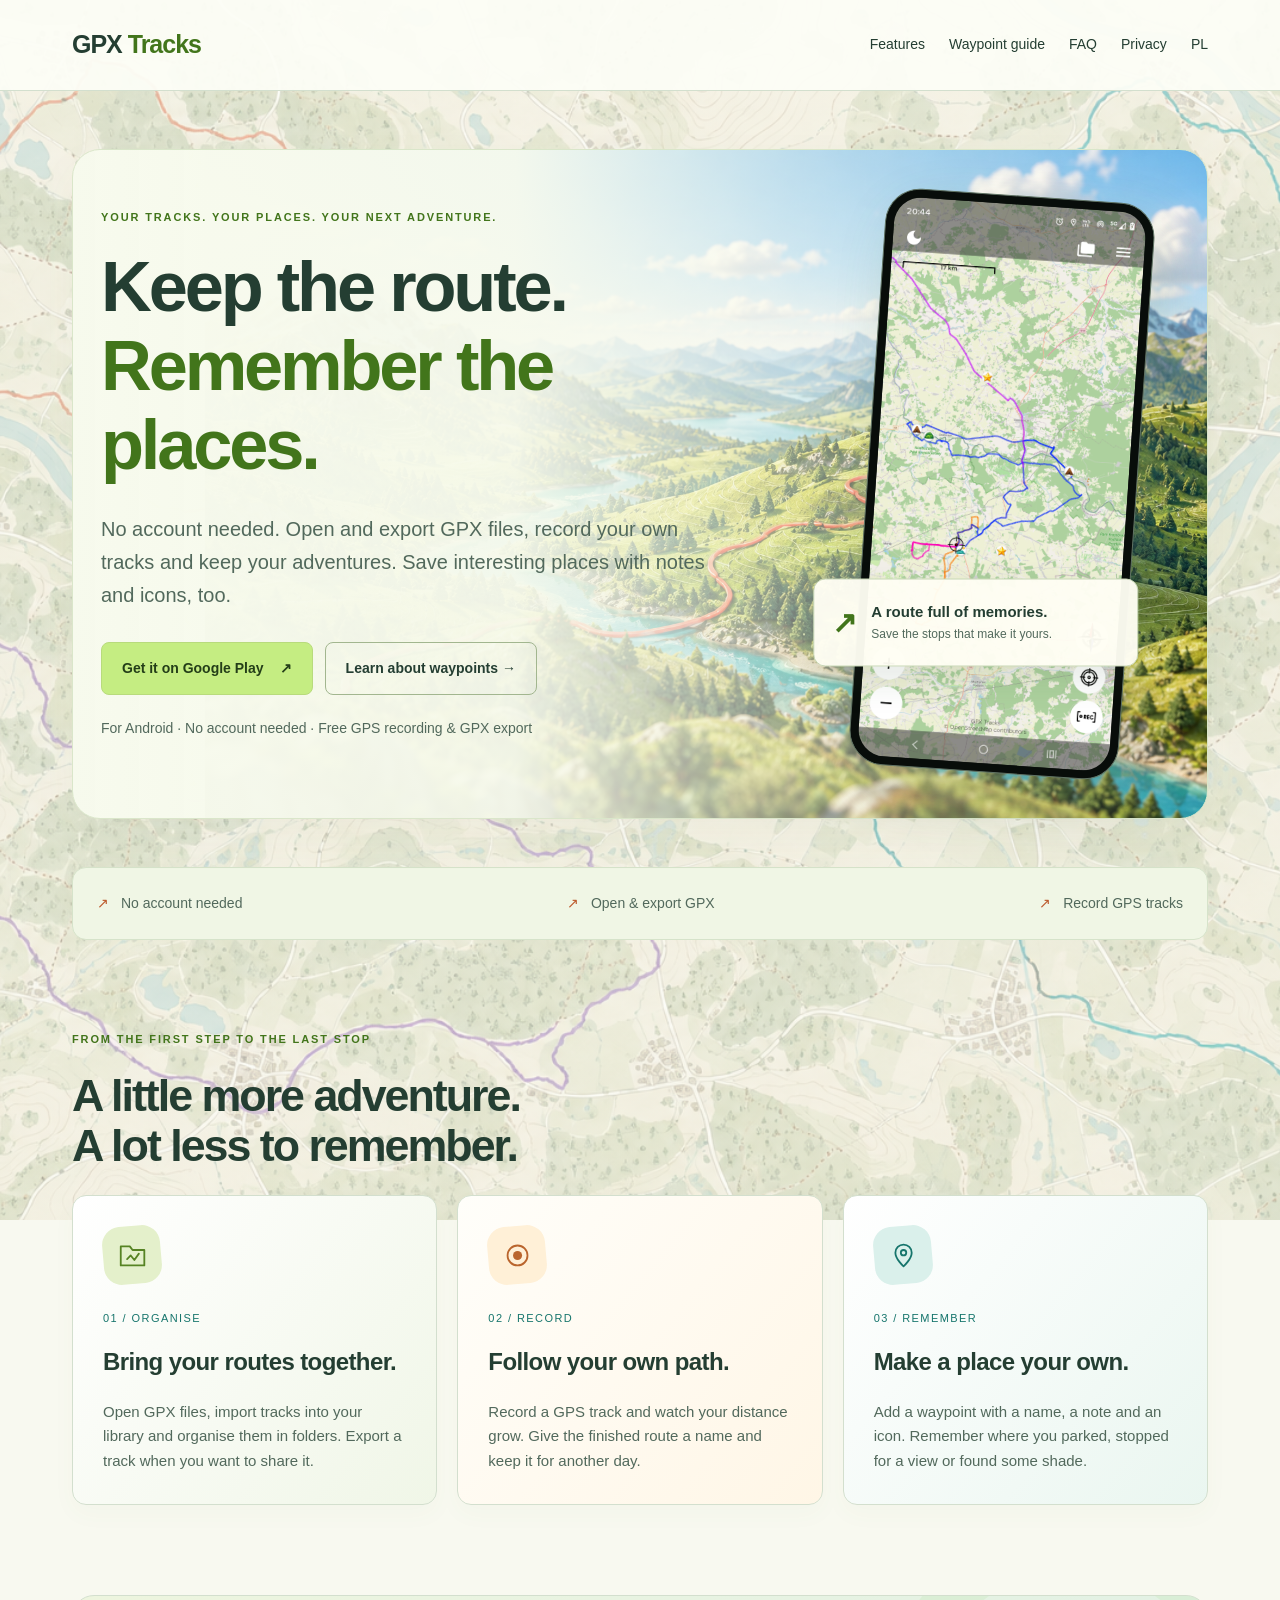
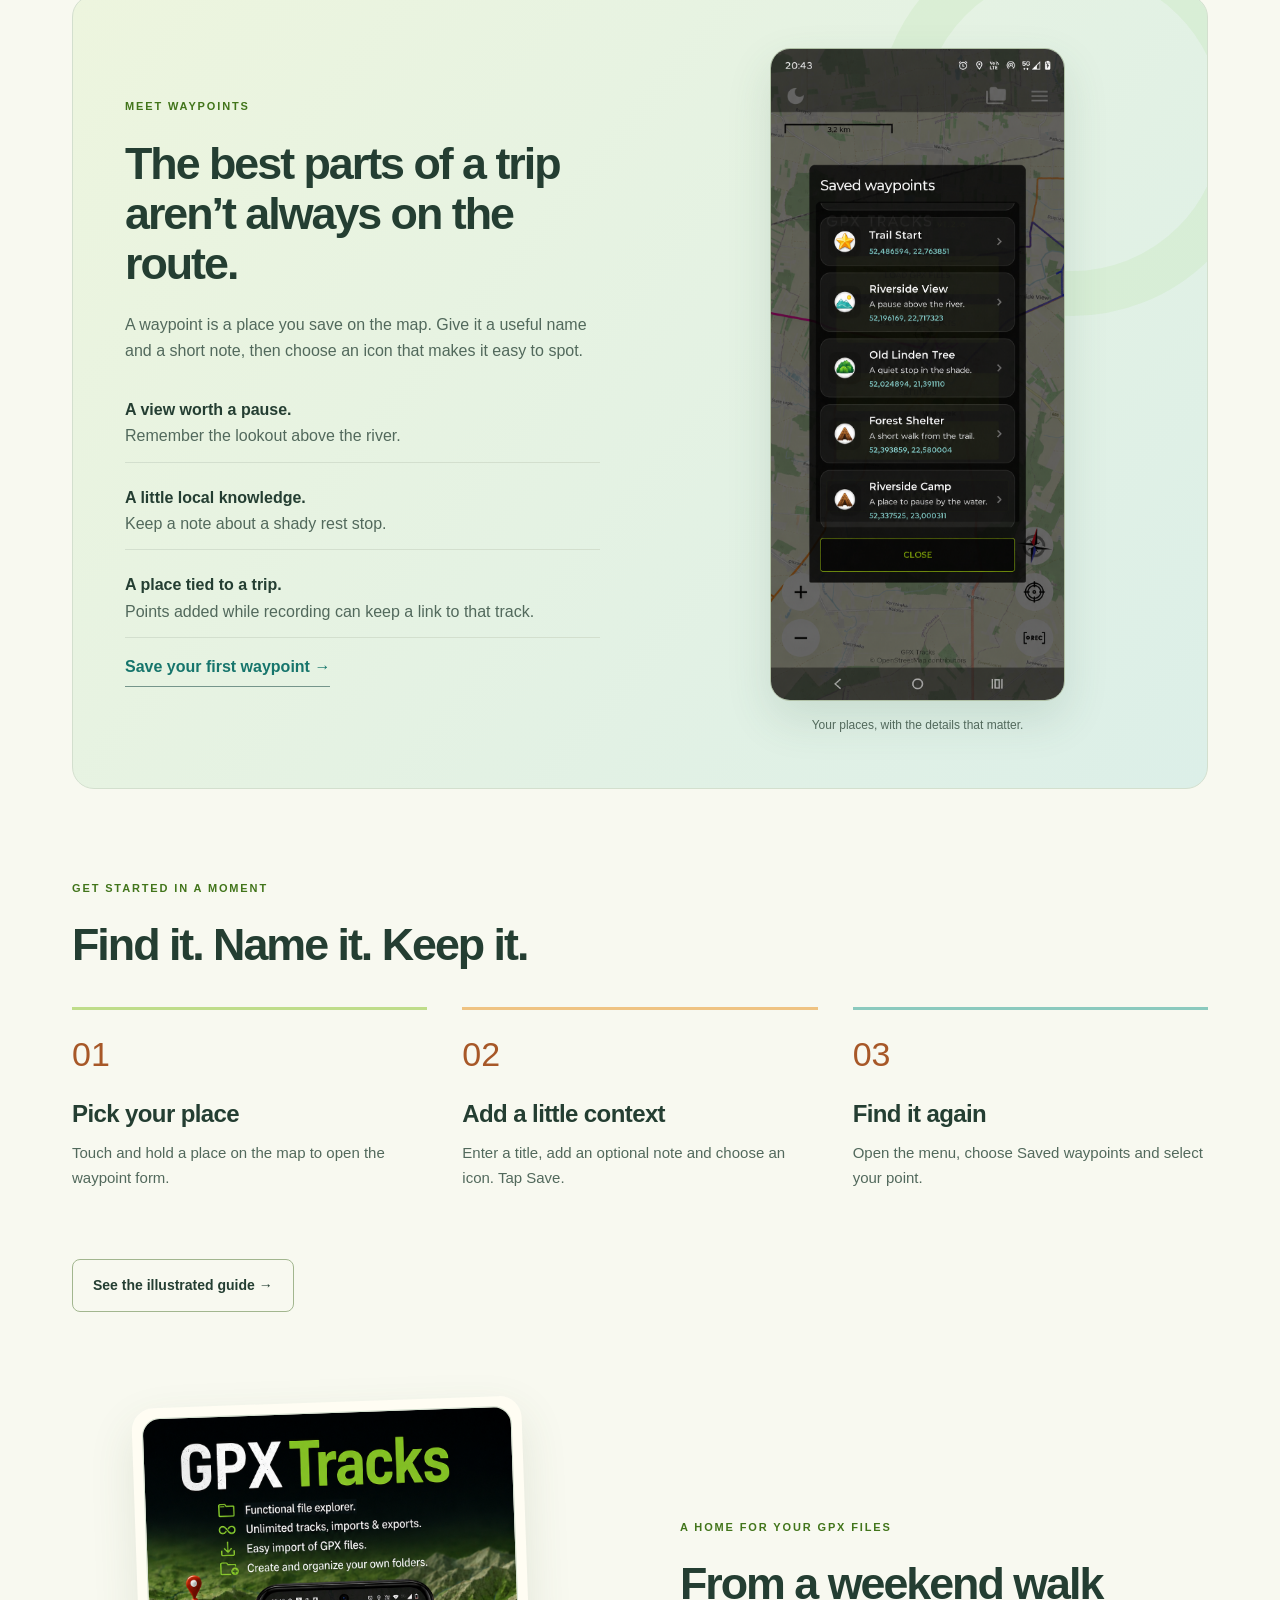
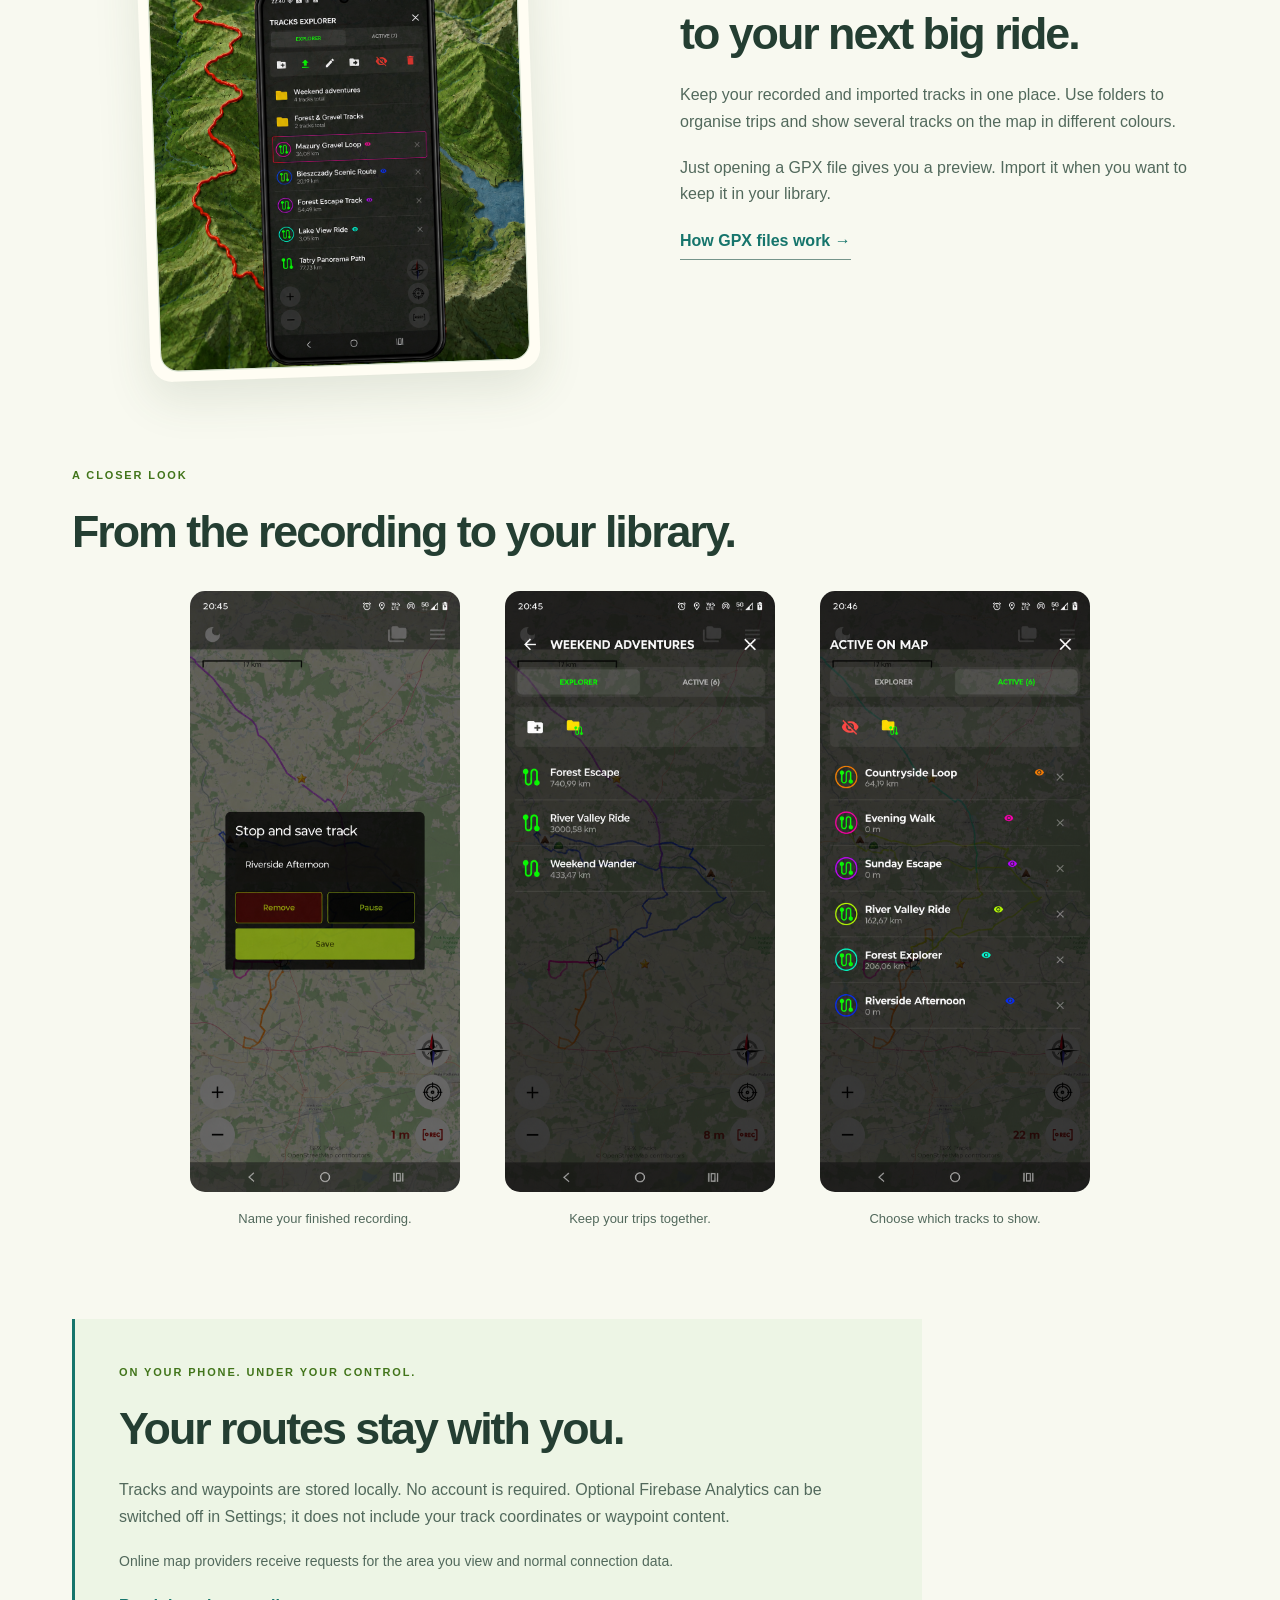
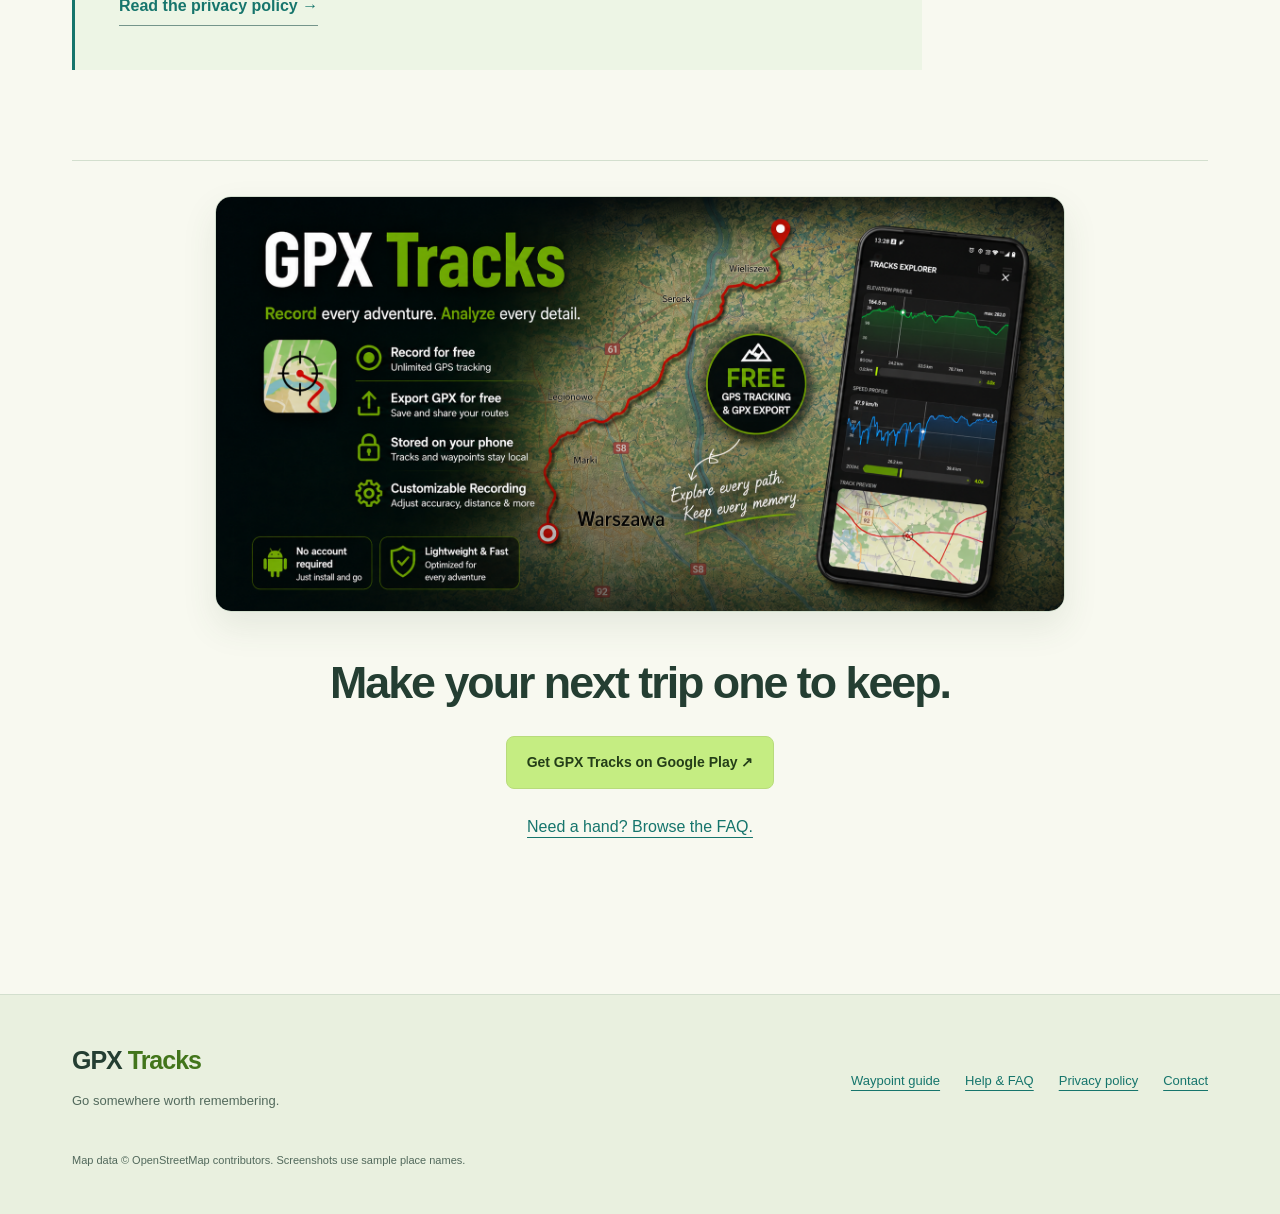
==== commit c6570a55: "Ostatnio po waypointach" ====
--- a/index.html
+++ b/index.html
@@ -1,10 +1,10 @@
 <!doctype html>
-<html lang="en"><head><meta charset="utf-8"><meta name="viewport" content="width=device-width, initial-scale=1"><meta name="description" content="Record GPS tracks, save waypoints and organise your GPX files. Discover GPX Tracks for Android and learn to save your favourite places."><meta name="theme-color" content="#f8f9f0"><title>GPX Tracks — Keep the route. Remember the places.</title><link rel="stylesheet" href="style.css"><link rel="alternate" hreflang="en" href="index.html"><link rel="alternate" hreflang="pl" href="index-pl.html"><script src="parallax.js" defer></script></head><body><a class="skip-link" href="#content">Skip to content</a><header><nav aria-label="Main navigation"><a class="brand" href="index.html">GPX <span>Tracks</span></a><div><a href="index.html#features">Features</a><a href="waypoints-en.html">Waypoint guide</a><a href="faq-en.html">FAQ</a><a href="privacy-en.html">Privacy</a><a href="index-pl.html" lang="pl" aria-label="Polska wersja strony">PL</a></div></nav></header><main id="content">
-<section class="landing-hero" aria-labelledby="hero-title"><div class="hero-copy"><p class="eyebrow">YOUR TRACKS. YOUR PLACES. YOUR NEXT ADVENTURE.</p><h1 id="hero-title">Keep the route.<br><em>Remember the places.</em></h1><p class="lead">Record your walk or ride. Save that riverside view, quiet rest stop or trailhead — and find it on your map whenever you need it.</p><div class="actions"><a class="button" href="https://play.google.com/store/apps/details?id=pl.smolisoft.gpxtracker">Get it on Google Play <span aria-hidden="true">↗</span></a><a class="button secondary" href="waypoints-en.html">Learn about waypoints →</a></div><p class="micro">For Android · No account needed · Free GPS recording & GPX export</p></div><div class="hero-device"><img src="assets/en/waypoints-map.png" alt="GPX Tracks showing coloured routes and saved waypoint icons on a map" width="921" height="2048" fetchpriority="high"><div class="floating-note"><span aria-hidden="true">↗</span><div>A route full of memories.<small>Save the stops that make it yours.</small></div></div></div></section>
-<div class="value-strip"><span>Record GPS tracks</span><span>Save your favourite places</span><span>Import & export GPX</span></div>
-<section id="features"><div class="section-heading"><p class="eyebrow">FROM THE FIRST STEP TO THE LAST STOP</p><h2>A little more adventure.<br>A lot less to remember.</h2></div><div class="grid feature-grid"><article class="card"><span class="feature-icon" aria-hidden="true"><svg viewBox="0 0 32 32" fill="none" stroke="currentColor" stroke-width="2" stroke-linecap="round" stroke-linejoin="round"><circle cx="16" cy="16" r="11"/><circle cx="16" cy="16" r="5" fill="currentColor" stroke="none"/></svg></span><span class="feature-number">01 / RECORD</span><h3>Follow your own path.</h3><p>Record a GPS track and watch your distance grow. Give the finished route a name and keep it for another day.</p></article><article class="card"><span class="feature-icon" aria-hidden="true"><svg viewBox="0 0 32 32" fill="none" stroke="currentColor" stroke-width="2" stroke-linecap="round" stroke-linejoin="round"><path d="M25 13c0 7-9 15-9 15S7 20 7 13a9 9 0 1 1 18 0Z"/><circle cx="16" cy="13" r="3"/></svg></span><span class="feature-number">02 / REMEMBER</span><h3>Make a place your own.</h3><p>Add a waypoint with a name, a note and an icon. Remember where you parked, stopped for a view or found some shade.</p></article><article class="card"><span class="feature-icon" aria-hidden="true"><svg viewBox="0 0 32 32" fill="none" stroke="currentColor" stroke-width="2" stroke-linecap="round" stroke-linejoin="round"><path d="M3 9V6h10l3 4h13v17H3Z"/><path d="m10 20 4-4 4 5 5-7"/></svg></span><span class="feature-number">03 / ORGANISE</span><h3>Bring your routes together.</h3><p>Open GPX files, import tracks into your library and organise them in folders. Export a track when you want to share it.</p></article></div></section>
+<html lang="en"><head><meta charset="utf-8"><meta name="viewport" content="width=device-width, initial-scale=1"><meta name="description" content="No account needed. Open and export GPX files, record GPS tracks and save interesting places with GPX Tracks for Android."><meta name="theme-color" content="#f8f9f0"><title>GPX Tracks — Keep the route. Remember the places.</title><link rel="stylesheet" href="style.css"><link rel="alternate" hreflang="en" href="index.html"><link rel="alternate" hreflang="pl" href="index-pl.html"><script src="parallax.js" defer></script></head><body><a class="skip-link" href="#content">Skip to content</a><header><nav aria-label="Main navigation"><a class="brand" href="index.html">GPX <span>Tracks</span></a><div><a href="index.html#features">Features</a><a href="waypoints-en.html">Waypoint guide</a><a href="faq-en.html">FAQ</a><a href="privacy-en.html">Privacy</a><a href="index-pl.html" lang="pl" aria-label="Polska wersja strony">PL</a></div></nav></header><main id="content">
+<section class="landing-hero" aria-labelledby="hero-title"><div class="hero-copy"><p class="eyebrow">YOUR TRACKS. YOUR PLACES. YOUR NEXT ADVENTURE.</p><h1 id="hero-title">Keep the route.<br><em>Remember the places.</em></h1><p class="lead">No account needed. Open and export GPX files, record your own tracks and keep your adventures. Save interesting places with notes and icons, too.</p><div class="actions"><a class="button" href="https://play.google.com/store/apps/details?id=pl.smolisoft.gpxtracker">Get it on Google Play <span aria-hidden="true">↗</span></a><a class="button secondary" href="waypoints-en.html">Learn about waypoints →</a></div><p class="micro">For Android · No account needed · Free GPS recording & GPX export</p></div><div class="hero-device"><img src="assets/en/waypoints-map.png" alt="GPX Tracks showing coloured routes and saved waypoint icons on a map" width="921" height="2048" fetchpriority="high"><div class="floating-note"><span aria-hidden="true">↗</span><div>A route full of memories.<small>Save the stops that make it yours.</small></div></div></div></section>
+<div class="value-strip"><span>No account needed</span><span>Open &amp; export GPX</span><span>Record GPS tracks</span></div>
+<section id="features"><div class="section-heading"><p class="eyebrow">FROM THE FIRST STEP TO THE LAST STOP</p><h2>A little more adventure.<br>A lot less to remember.</h2></div><div class="grid feature-grid"><article class="card"><span class="feature-icon" aria-hidden="true"><svg viewBox="0 0 32 32" fill="none" stroke="currentColor" stroke-width="2" stroke-linecap="round" stroke-linejoin="round"><path d="M3 9V6h10l3 4h13v17H3Z"/><path d="m10 20 4-4 4 5 5-7"/></svg></span><span class="feature-number">01 / ORGANISE</span><h3>Bring your routes together.</h3><p>Open GPX files, import tracks into your library and organise them in folders. Export a track when you want to share it.</p></article><article class="card"><span class="feature-icon" aria-hidden="true"><svg viewBox="0 0 32 32" fill="none" stroke="currentColor" stroke-width="2" stroke-linecap="round" stroke-linejoin="round"><circle cx="16" cy="16" r="11"/><circle cx="16" cy="16" r="5" fill="currentColor" stroke="none"/></svg></span><span class="feature-number">02 / RECORD</span><h3>Follow your own path.</h3><p>Record a GPS track and watch your distance grow. Give the finished route a name and keep it for another day.</p></article><article class="card"><span class="feature-icon" aria-hidden="true"><svg viewBox="0 0 32 32" fill="none" stroke="currentColor" stroke-width="2" stroke-linecap="round" stroke-linejoin="round"><path d="M25 13c0 7-9 15-9 15S7 20 7 13a9 9 0 1 1 18 0Z"/><circle cx="16" cy="13" r="3"/></svg></span><span class="feature-number">03 / REMEMBER</span><h3>Make a place your own.</h3><p>Add a waypoint with a name, a note and an icon. Remember where you parked, stopped for a view or found some shade.</p></article></div></section>
 <section class="waypoint-feature"><div><p class="eyebrow">MEET WAYPOINTS</p><h2>The best parts of a trip<br>aren’t always on the route.</h2><p>A waypoint is a place you save on the map. Give it a useful name and a short note, then choose an icon that makes it easy to spot.</p><ul class="plain-list"><li><strong>A view worth a pause.</strong> Remember the lookout above the river.</li><li><strong>A little local knowledge.</strong> Keep a note about a shady rest stop.</li><li><strong>A place tied to a trip.</strong> Points added while recording can keep a link to that track.</li></ul><a class="text-link" href="waypoints-en.html">Save your first waypoint →</a></div><figure class="phone-shot"><a href="assets/en/waypoints-list.png" aria-label="Enlarge: Saved waypoints with English sample names and outdoor notes"><img src="assets/en/waypoints-list.png" alt="Saved waypoints with English sample names and outdoor notes" loading="lazy" width="921" height="2048"></a><figcaption>Your places, with the details that matter.</figcaption></figure></section>
 <section class="quick-start"><p class="eyebrow">GET STARTED IN A MOMENT</p><h2>Find it. Name it. Keep it.</h2><ol class="steps"><li><span>01</span><h3>Pick your place</h3><p>Touch and hold a place on the map to open the waypoint form.</p></li><li><span>02</span><h3>Add a little context</h3><p>Enter a title, add an optional note and choose an icon. Tap Save.</p></li><li><span>03</span><h3>Find it again</h3><p>Open the menu, choose Saved waypoints and select your point.</p></li></ol><a class="button secondary" href="waypoints-en.html">See the illustrated guide →</a></section>
 <section class="library-feature"><figure><a href="assets/en/tracks-explorer.png"><img src="assets/en/tracks-explorer.png" alt="GPX Tracks promotional artwork showing the track explorer and route folders" width="1024" height="1536" loading="lazy"></a></figure><div><p class="eyebrow">A HOME FOR YOUR GPX FILES</p><h2>From a weekend walk<br>to your next big ride.</h2><p>Keep your recorded and imported tracks in one place. Use folders to organise trips and show several tracks on the map in different colours.</p><p>Just opening a GPX file gives you a preview. Import it when you want to keep it in your library.</p><a class="text-link" href="faq-en.html#gpx">How GPX files work →</a></div></section>
-<section><p class="eyebrow">A CLOSER LOOK</p><h2>From the recording to your library.</h2><div class="screenshots extra-gallery"><figure><a href="assets/en/track-save.png"><img src="assets/en/track-save.png" alt="Save a recording with an example track name" width="841" height="1870" loading="lazy"></a><figcaption>Name your finished recording.</figcaption></figure><figure><a href="assets/en/track-library.png"><img src="assets/en/track-library.png" alt="Track library with sample weekend routes" width="841" height="1870" loading="lazy"></a><figcaption>Keep your trips together.</figcaption></figure><figure><a href="assets/en/tracks-active.png"><img src="assets/en/tracks-active.png" alt="Active map tracks in different colours" width="841" height="1870" loading="lazy"></a><figcaption>Choose which tracks to show.</figcaption></figure></div></section><section class="privacy-feature"><p class="eyebrow">ON YOUR PHONE. UNDER YOUR CONTROL.</p><h2>Your routes stay with you.</h2><p>Tracks and waypoints are stored locally. No account is required. Optional Firebase Analytics can be switched off in Settings; it does not include your track coordinates or waypoint content.</p><p class="muted">Online maps need an internet connection. Map providers receive requests for the area you view and normal connection data.</p><a class="text-link" href="privacy-en.html">Read the privacy policy →</a></section>
+<section><p class="eyebrow">A CLOSER LOOK</p><h2>From the recording to your library.</h2><div class="screenshots extra-gallery"><figure><a href="assets/en/track-save.png"><img src="assets/en/track-save.png" alt="Save a recording with an example track name" width="841" height="1870" loading="lazy"></a><figcaption>Name your finished recording.</figcaption></figure><figure><a href="assets/en/track-library.png"><img src="assets/en/track-library.png" alt="Track library with sample weekend routes" width="841" height="1870" loading="lazy"></a><figcaption>Keep your trips together.</figcaption></figure><figure><a href="assets/en/tracks-active.png"><img src="assets/en/tracks-active.png" alt="Active map tracks in different colours" width="841" height="1870" loading="lazy"></a><figcaption>Choose which tracks to show.</figcaption></figure></div></section><section class="privacy-feature"><p class="eyebrow">ON YOUR PHONE. UNDER YOUR CONTROL.</p><h2>Your routes stay with you.</h2><p>Tracks and waypoints are stored locally. No account is required. Optional Firebase Analytics can be switched off in Settings; it does not include your track coordinates or waypoint content.</p><p class="muted">Online map providers receive requests for the area you view and normal connection data.</p><a class="text-link" href="privacy-en.html">Read the privacy policy →</a></section>
 <section class="closing"><img class="legacy-banner" src="assets/en/gpx-tracks-banner.png" alt="GPX Tracks: GPS recording, GPX export and local track storage" width="1024" height="500" loading="lazy"><h2>Make your next trip one to keep.</h2><a class="button" href="https://play.google.com/store/apps/details?id=pl.smolisoft.gpxtracker">Get GPX Tracks on Google Play ↗</a><p><a href="faq-en.html">Need a hand? Browse the FAQ.</a></p></section></main><footer><div><a class="brand" href="index.html">GPX <span>Tracks</span></a><p>Go somewhere worth remembering.</p></div><div><a href="waypoints-en.html">Waypoint guide</a><a href="faq-en.html">Help & FAQ</a><a href="privacy-en.html">Privacy policy</a><a href="mailto:trackergpx@gmail.com">Contact</a></div><small>Map data © OpenStreetMap contributors. Screenshots use sample place names.</small></footer></body></html>
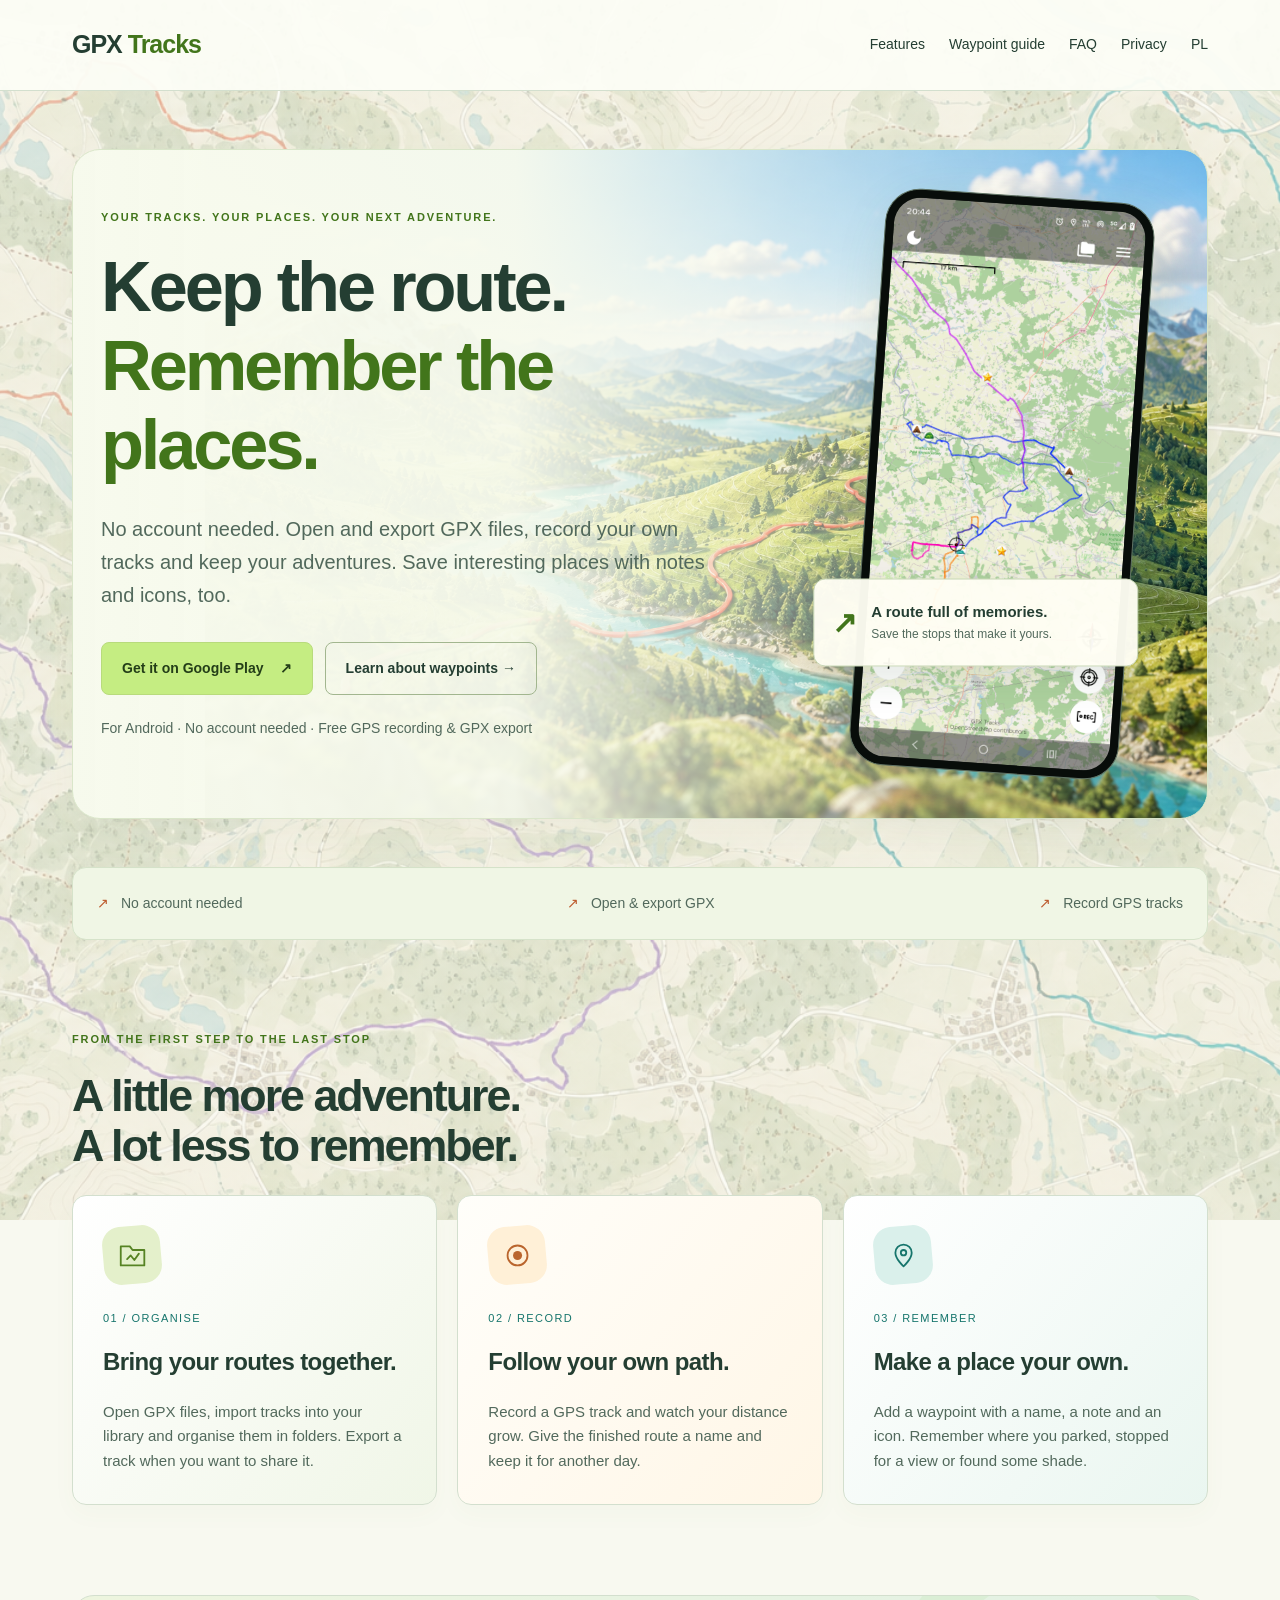
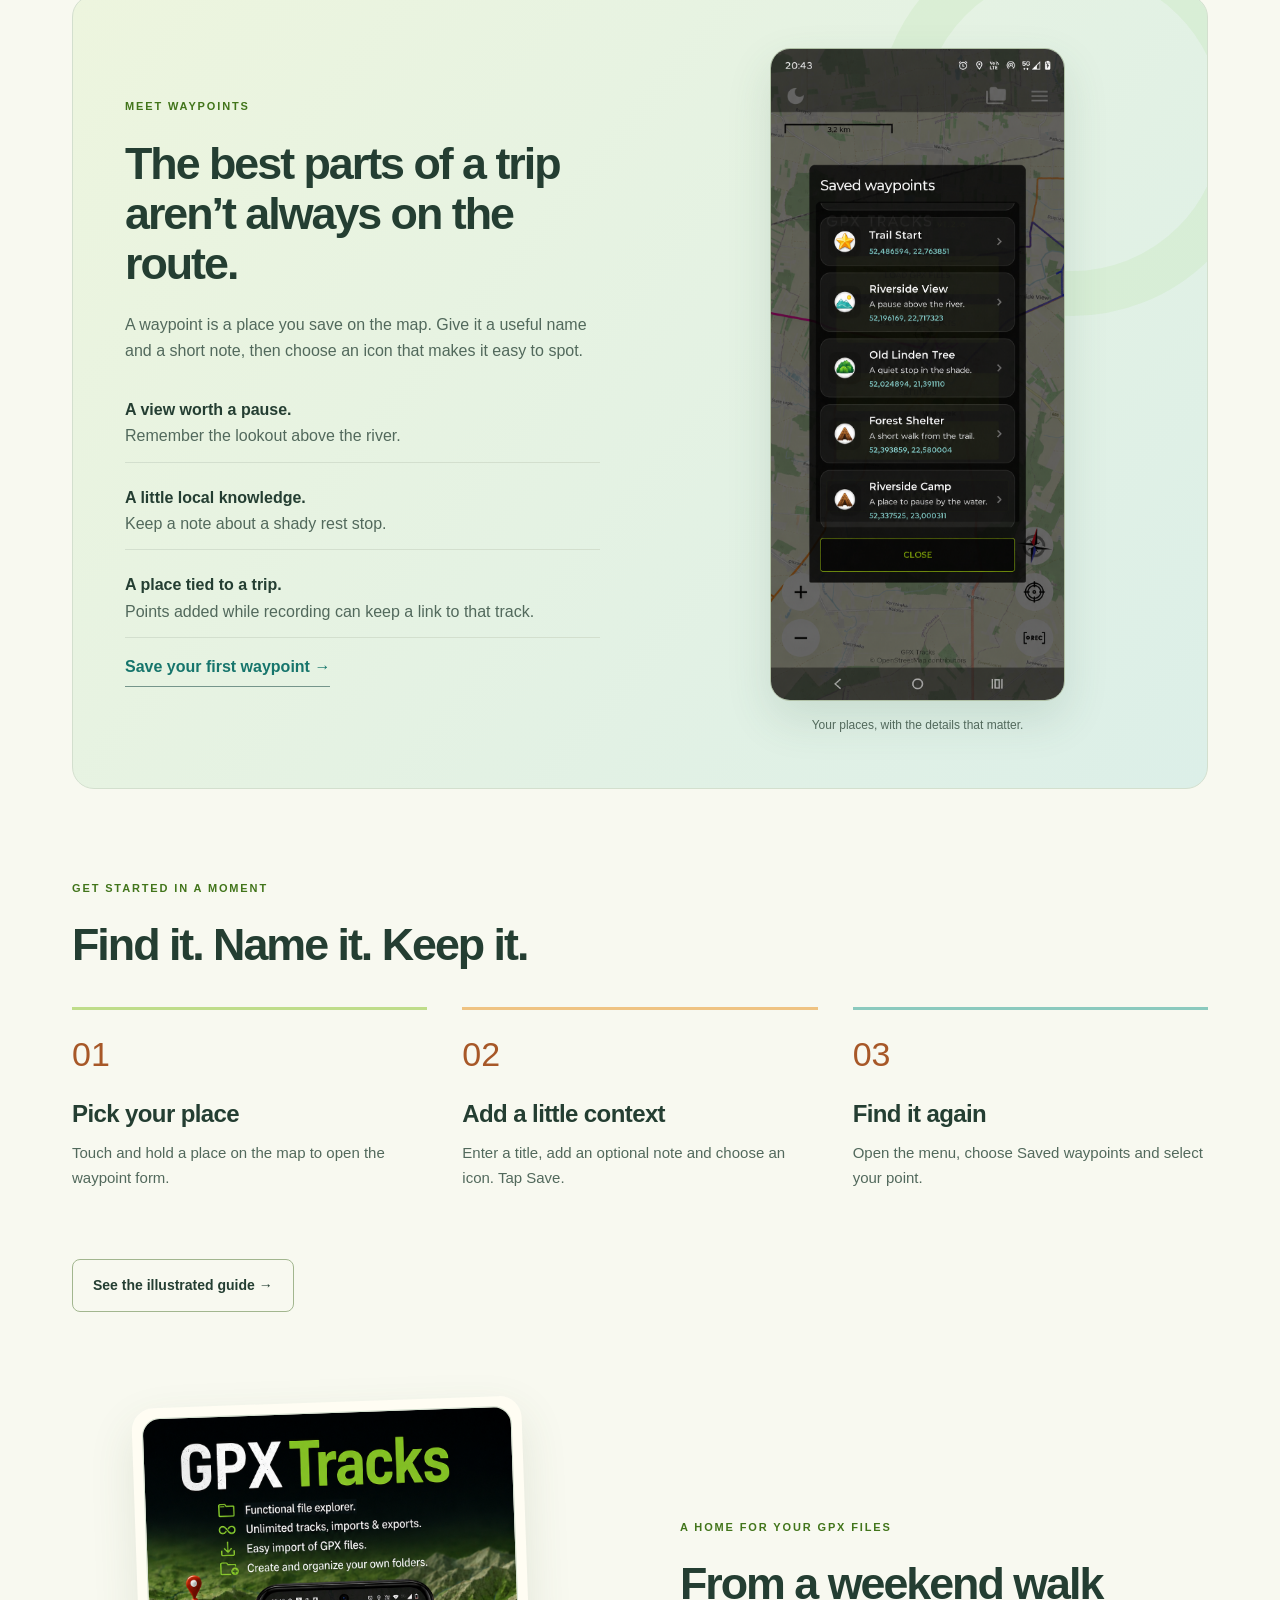
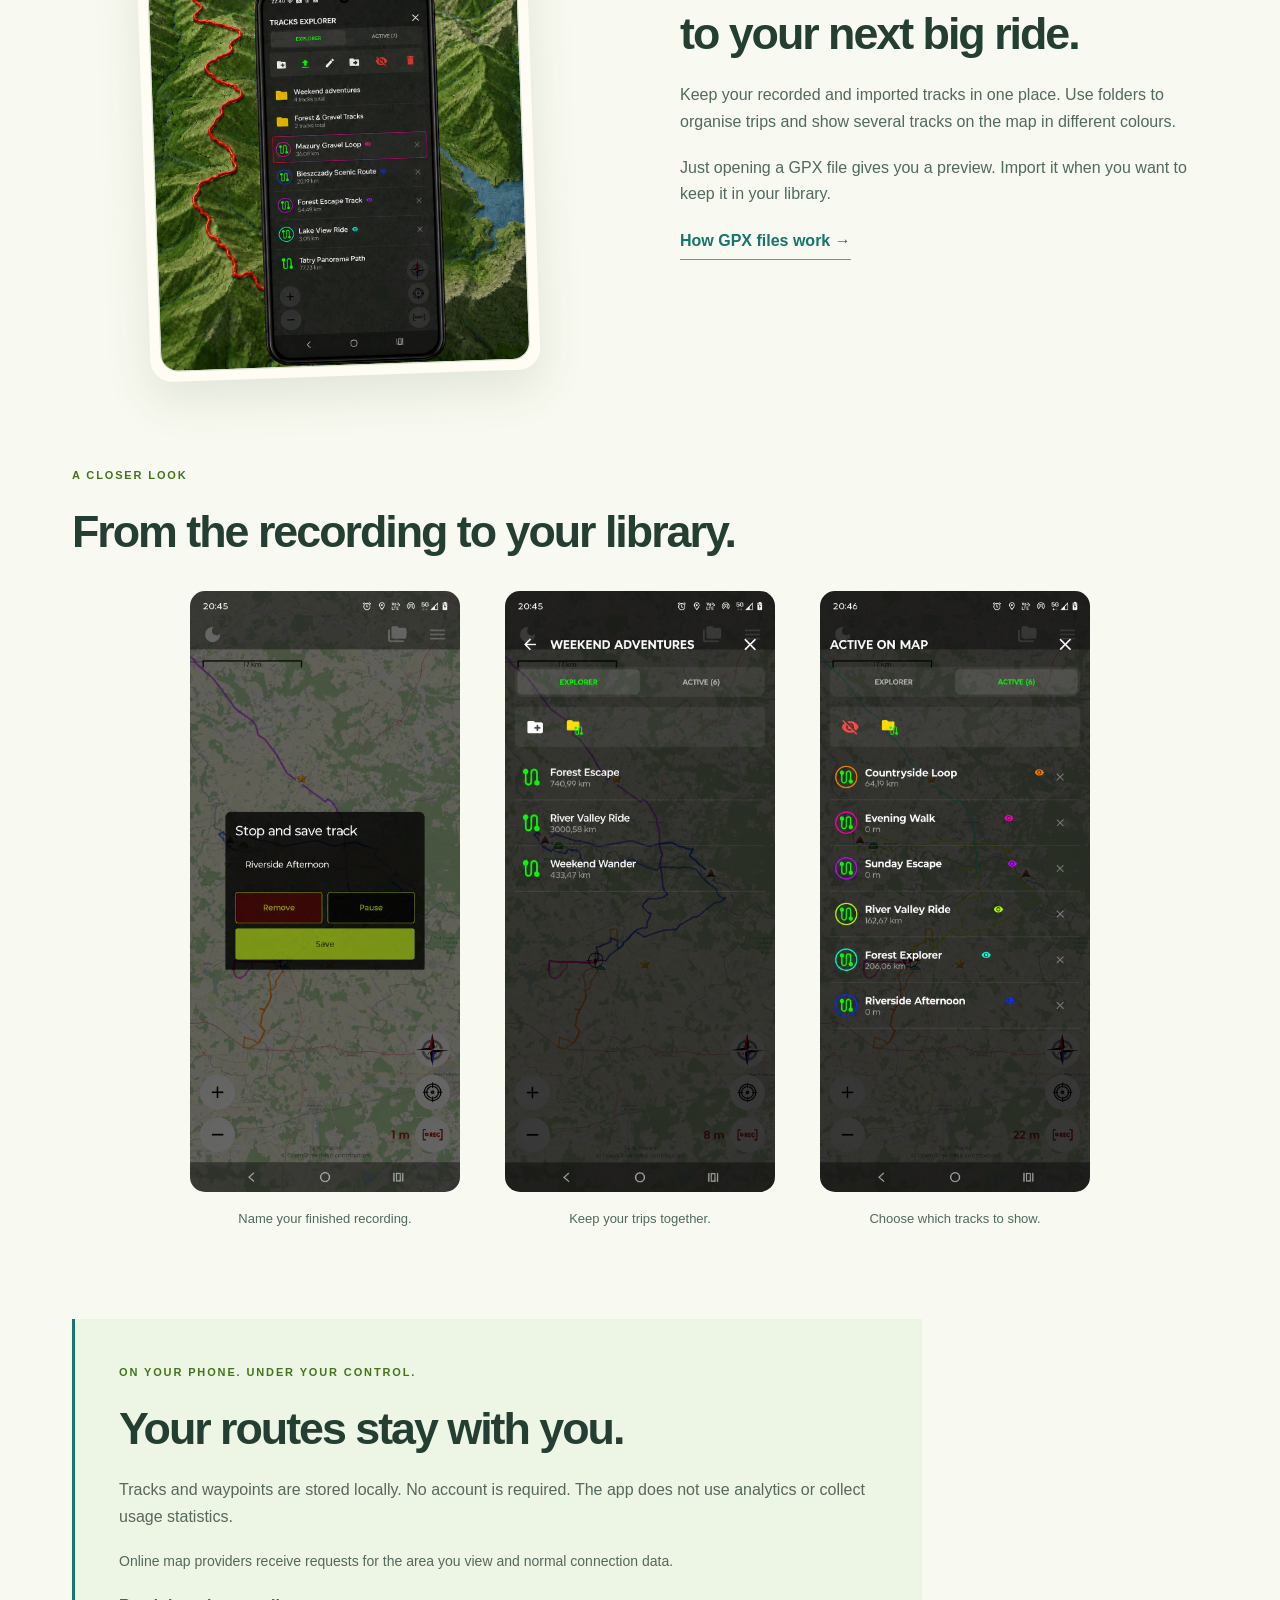
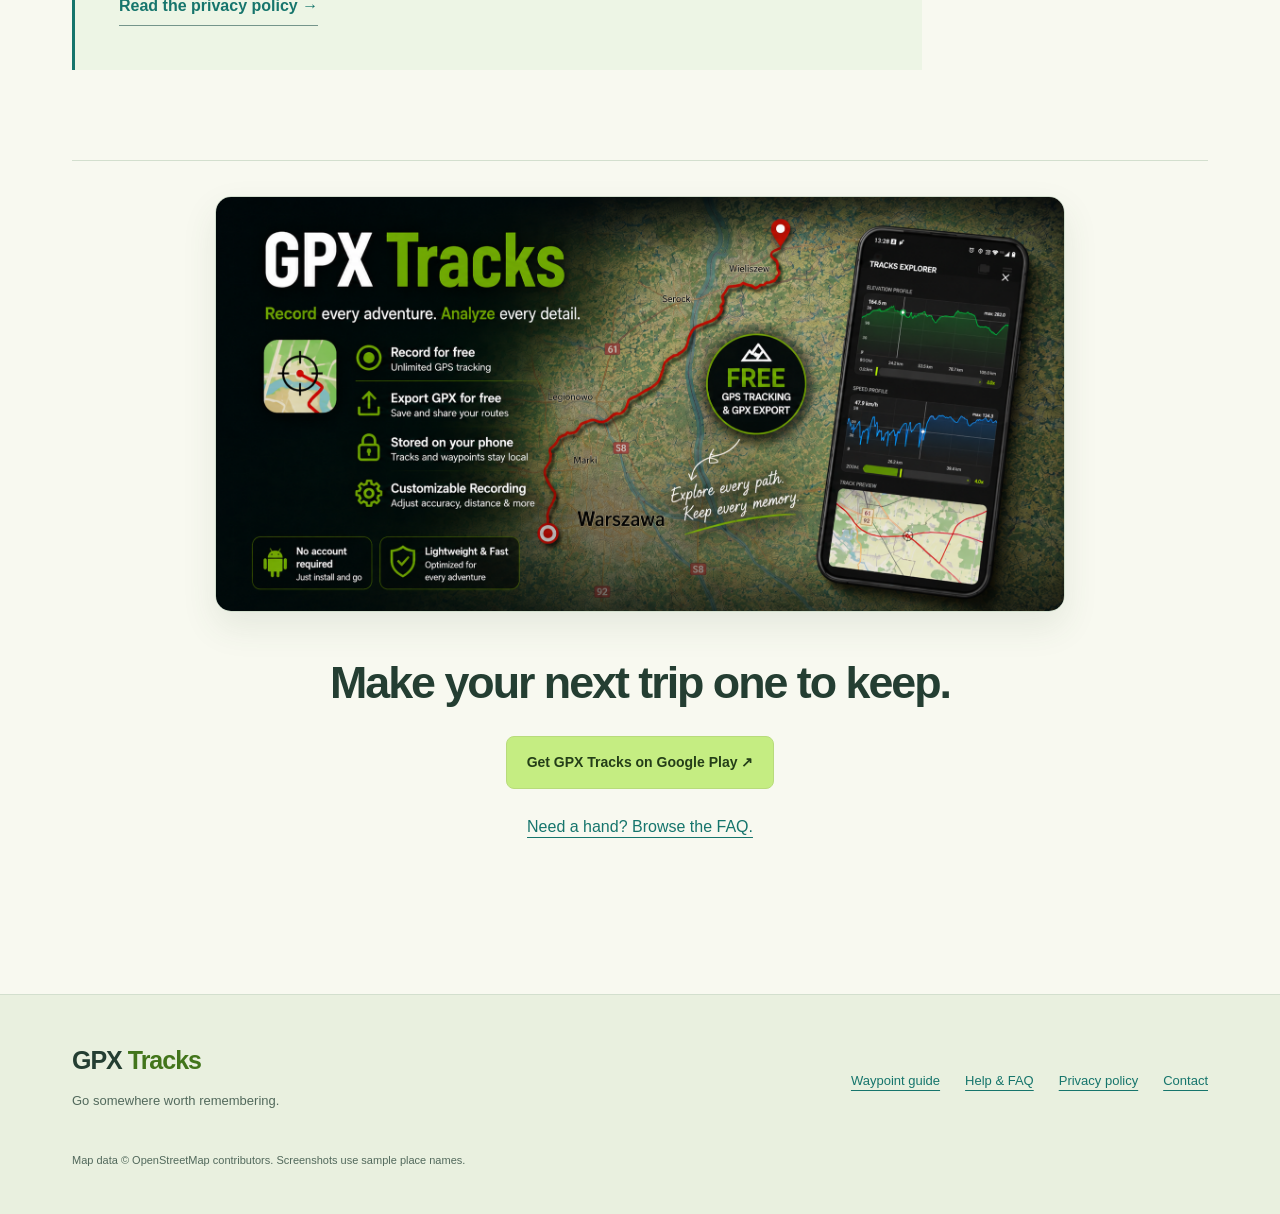
==== commit 1027a09e: "Update po usunięciu firebase, i inni" ====
--- a/index.html
+++ b/index.html
@@ -6,5 +6,5 @@
 <section class="waypoint-feature"><div><p class="eyebrow">MEET WAYPOINTS</p><h2>The best parts of a trip<br>aren’t always on the route.</h2><p>A waypoint is a place you save on the map. Give it a useful name and a short note, then choose an icon that makes it easy to spot.</p><ul class="plain-list"><li><strong>A view worth a pause.</strong> Remember the lookout above the river.</li><li><strong>A little local knowledge.</strong> Keep a note about a shady rest stop.</li><li><strong>A place tied to a trip.</strong> Points added while recording can keep a link to that track.</li></ul><a class="text-link" href="waypoints-en.html">Save your first waypoint →</a></div><figure class="phone-shot"><a href="assets/en/waypoints-list.png" aria-label="Enlarge: Saved waypoints with English sample names and outdoor notes"><img src="assets/en/waypoints-list.png" alt="Saved waypoints with English sample names and outdoor notes" loading="lazy" width="921" height="2048"></a><figcaption>Your places, with the details that matter.</figcaption></figure></section>
 <section class="quick-start"><p class="eyebrow">GET STARTED IN A MOMENT</p><h2>Find it. Name it. Keep it.</h2><ol class="steps"><li><span>01</span><h3>Pick your place</h3><p>Touch and hold a place on the map to open the waypoint form.</p></li><li><span>02</span><h3>Add a little context</h3><p>Enter a title, add an optional note and choose an icon. Tap Save.</p></li><li><span>03</span><h3>Find it again</h3><p>Open the menu, choose Saved waypoints and select your point.</p></li></ol><a class="button secondary" href="waypoints-en.html">See the illustrated guide →</a></section>
 <section class="library-feature"><figure><a href="assets/en/tracks-explorer.png"><img src="assets/en/tracks-explorer.png" alt="GPX Tracks promotional artwork showing the track explorer and route folders" width="1024" height="1536" loading="lazy"></a></figure><div><p class="eyebrow">A HOME FOR YOUR GPX FILES</p><h2>From a weekend walk<br>to your next big ride.</h2><p>Keep your recorded and imported tracks in one place. Use folders to organise trips and show several tracks on the map in different colours.</p><p>Just opening a GPX file gives you a preview. Import it when you want to keep it in your library.</p><a class="text-link" href="faq-en.html#gpx">How GPX files work →</a></div></section>
-<section><p class="eyebrow">A CLOSER LOOK</p><h2>From the recording to your library.</h2><div class="screenshots extra-gallery"><figure><a href="assets/en/track-save.png"><img src="assets/en/track-save.png" alt="Save a recording with an example track name" width="841" height="1870" loading="lazy"></a><figcaption>Name your finished recording.</figcaption></figure><figure><a href="assets/en/track-library.png"><img src="assets/en/track-library.png" alt="Track library with sample weekend routes" width="841" height="1870" loading="lazy"></a><figcaption>Keep your trips together.</figcaption></figure><figure><a href="assets/en/tracks-active.png"><img src="assets/en/tracks-active.png" alt="Active map tracks in different colours" width="841" height="1870" loading="lazy"></a><figcaption>Choose which tracks to show.</figcaption></figure></div></section><section class="privacy-feature"><p class="eyebrow">ON YOUR PHONE. UNDER YOUR CONTROL.</p><h2>Your routes stay with you.</h2><p>Tracks and waypoints are stored locally. No account is required. Optional Firebase Analytics can be switched off in Settings; it does not include your track coordinates or waypoint content.</p><p class="muted">Online map providers receive requests for the area you view and normal connection data.</p><a class="text-link" href="privacy-en.html">Read the privacy policy →</a></section>
-<section class="closing"><img class="legacy-banner" src="assets/en/gpx-tracks-banner.png" alt="GPX Tracks: GPS recording, GPX export and local track storage" width="1024" height="500" loading="lazy"><h2>Make your next trip one to keep.</h2><a class="button" href="https://play.google.com/store/apps/details?id=pl.smolisoft.gpxtracker">Get GPX Tracks on Google Play ↗</a><p><a href="faq-en.html">Need a hand? Browse the FAQ.</a></p></section></main><footer><div><a class="brand" href="index.html">GPX <span>Tracks</span></a><p>Go somewhere worth remembering.</p></div><div><a href="waypoints-en.html">Waypoint guide</a><a href="faq-en.html">Help & FAQ</a><a href="privacy-en.html">Privacy policy</a><a href="mailto:trackergpx@gmail.com">Contact</a></div><small>Map data © OpenStreetMap contributors. Screenshots use sample place names.</small></footer></body></html>+<section><p class="eyebrow">A CLOSER LOOK</p><h2>From the recording to your library.</h2><div class="screenshots extra-gallery"><figure><a href="assets/en/track-save.png"><img src="assets/en/track-save.png" alt="Save a recording with an example track name" width="841" height="1870" loading="lazy"></a><figcaption>Name your finished recording.</figcaption></figure><figure><a href="assets/en/track-library.png"><img src="assets/en/track-library.png" alt="Track library with sample weekend routes" width="841" height="1870" loading="lazy"></a><figcaption>Keep your trips together.</figcaption></figure><figure><a href="assets/en/tracks-active.png"><img src="assets/en/tracks-active.png" alt="Active map tracks in different colours" width="841" height="1870" loading="lazy"></a><figcaption>Choose which tracks to show.</figcaption></figure></div></section><section class="privacy-feature"><p class="eyebrow">ON YOUR PHONE. UNDER YOUR CONTROL.</p><h2>Your routes stay with you.</h2><p>Tracks and waypoints are stored locally. No account is required. The app does not use analytics or collect usage statistics.</p><p class="muted">Online map providers receive requests for the area you view and normal connection data.</p><a class="text-link" href="privacy-en.html">Read the privacy policy →</a></section>
+<section class="closing"><img class="legacy-banner" src="assets/en/gpx-tracks-banner.png" alt="GPX Tracks: GPS recording, GPX export and local track storage" width="1024" height="500" loading="lazy"><h2>Make your next trip one to keep.</h2><a class="button" href="https://play.google.com/store/apps/details?id=pl.smolisoft.gpxtracker">Get GPX Tracks on Google Play ↗</a><p><a href="faq-en.html">Need a hand? Browse the FAQ.</a></p></section></main><footer><div><a class="brand" href="index.html">GPX <span>Tracks</span></a><p>Go somewhere worth remembering.</p></div><div><a href="waypoints-en.html">Waypoint guide</a><a href="faq-en.html">Help & FAQ</a><a href="privacy-en.html">Privacy policy</a><a href="mailto:trackergpx@gmail.com">Contact</a></div><small>Map data © OpenStreetMap contributors. Screenshots use sample place names.</small></footer></body></html>
--- a/style.css
+++ b/style.css
@@ -25,3 +25,20 @@
 @media(max-width:640px){body:before{background-image:linear-gradient(#f8f9f09c,#f8f9f09c),url('assets/map-tracks-background.png');background-position:42% center}}
 
 @media(prefers-reduced-motion:reduce){body:before{inset:0;transform:none}}
+
+/* Poradnik potrzebuje jednolitego podkładu pod instrukcją, aby mapa nie konkurowała z tekstem. */
+.guide-page .page-heading{margin-top:32px;padding:44px 38% 36px 40px;border:1px solid var(--line);border-radius:24px;background-color:var(--bg)}
+.guide-page .page-heading h1{font-size:clamp(38px,4.8vw,64px)}
+.guide-page .page-heading .lead{font-size:19px}
+.guide-page .guide-step{grid-template-columns:minmax(0,1.2fr) minmax(0,.8fr);gap:48px;margin:32px 0;padding:40px;background:#fffef8;border:1px solid var(--line);border-radius:24px;box-shadow:0 12px 32px #36583b0d}
+.guide-page .guide-step>div{min-width:0;max-width:560px}
+.guide-page .guide-step h2{font-size:clamp(28px,3vw,40px);text-wrap:balance}
+.guide-page .guide-step .eyebrow{margin-bottom:18px}
+.guide-page .guide-step .phone-shot{width:100%;max-width:250px;min-width:0}
+.guide-page .guide-step .phone-shot img{background:var(--panel);border:1px solid #9fb69d;box-shadow:0 12px 28px #36583b20}
+.guide-page .guide-step .phone-shot figcaption{color:var(--muted);line-height:1.5}
+.guide-page .tip{margin-bottom:0;border-radius:0 10px 10px 0}
+.guide-page main>section:not(.guide-step){background:#fffef8;border:1px solid var(--line);border-radius:24px;padding:36px 40px;margin:32px 0}
+.guide-page .closing h2{margin-top:0}
+@media(max-width:900px){.guide-page .page-heading{padding:32px 25% 30px 30px}.guide-page .guide-step{gap:28px;padding:30px}}
+@media(max-width:640px){.guide-page main{padding:0 16px 32px}.guide-page .page-heading{margin-top:20px;padding:28px 22px;border-radius:18px}.guide-page .page-heading h1{font-size:clamp(32px,9vw,43px)}.guide-page .page-heading .lead{font-size:18px}.guide-page .guide-step{grid-template-columns:minmax(0,1fr);gap:24px;padding:26px 22px;margin:22px 0;border-radius:18px}.guide-page .guide-step .phone-shot{max-width:240px}.guide-page .guide-step p,.guide-page .guide-step strong{overflow-wrap:anywhere}.guide-page main>section:not(.guide-step){padding:26px 22px;border-radius:18px;margin:22px 0}.guide-page .grid{grid-template-columns:minmax(0,1fr)}.guide-page .tip{padding:14px 16px}.guide-page .eyebrow{letter-spacing:.12em}}
